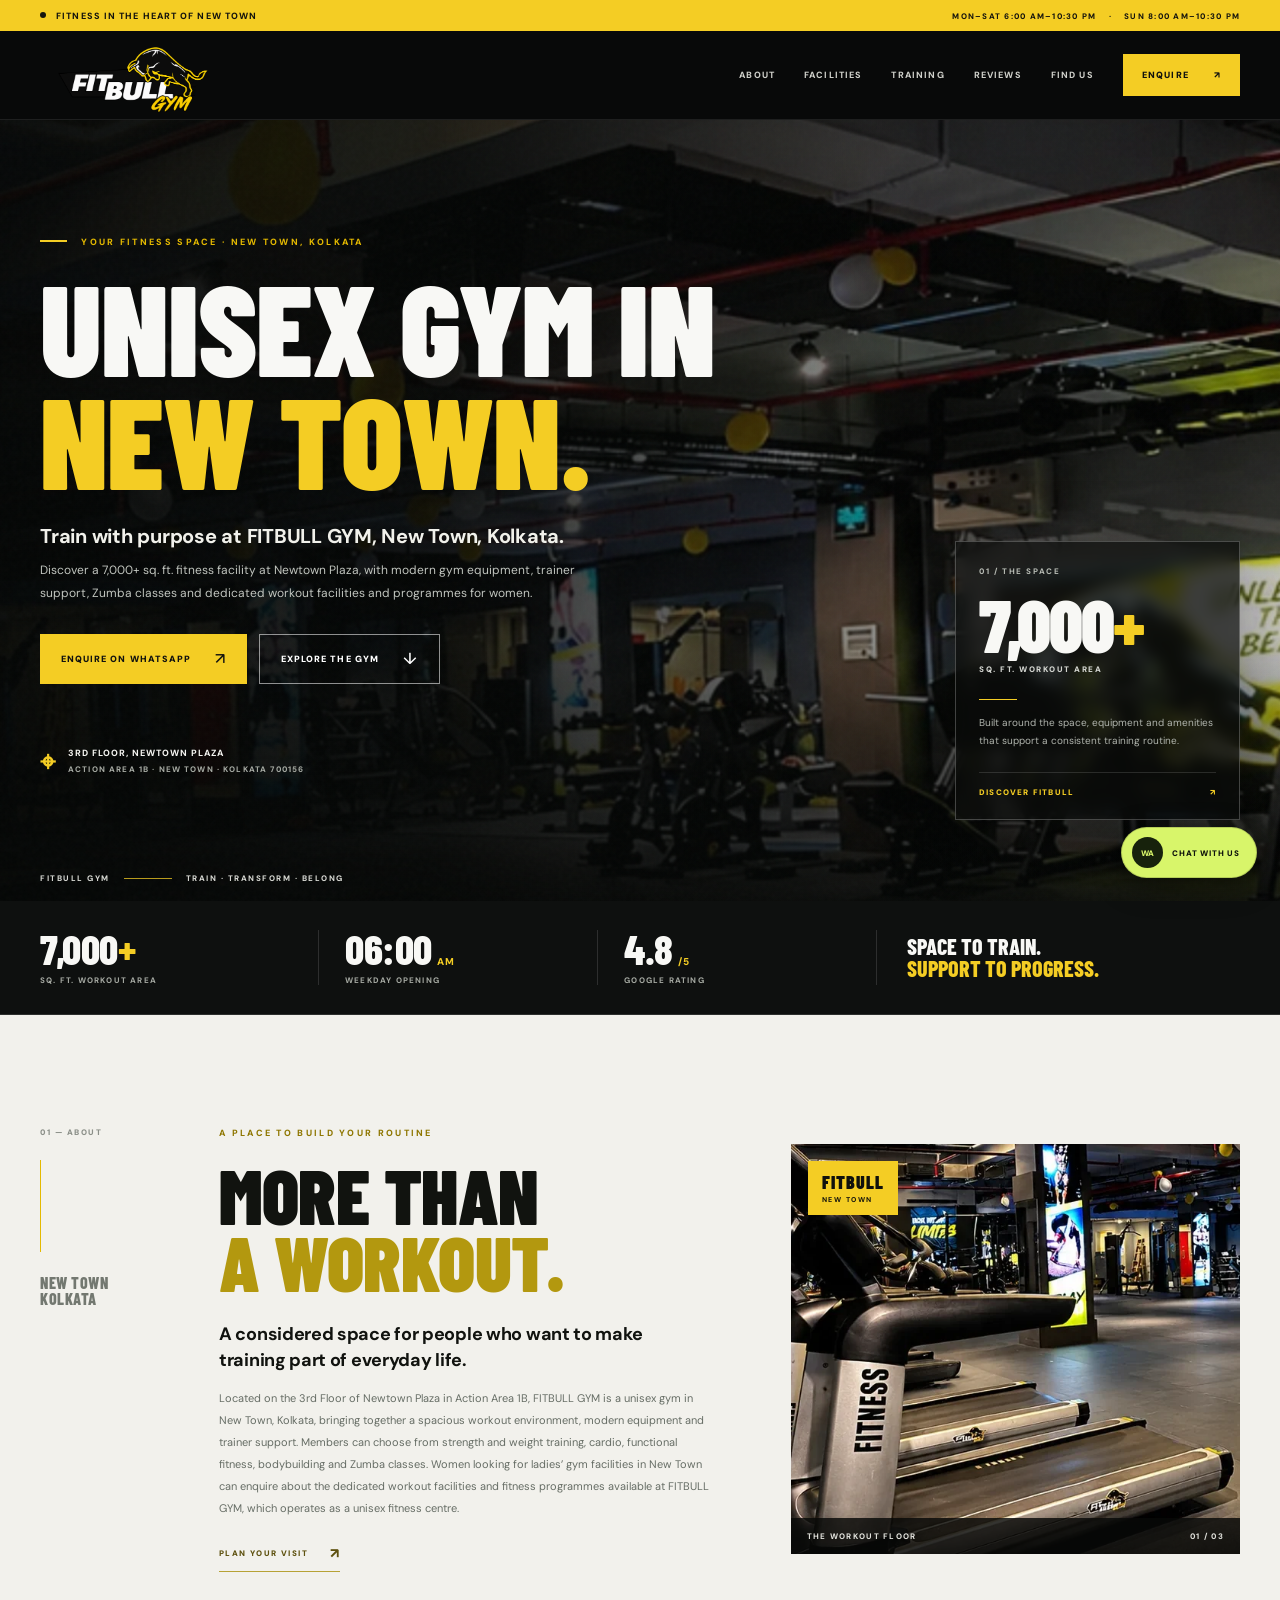
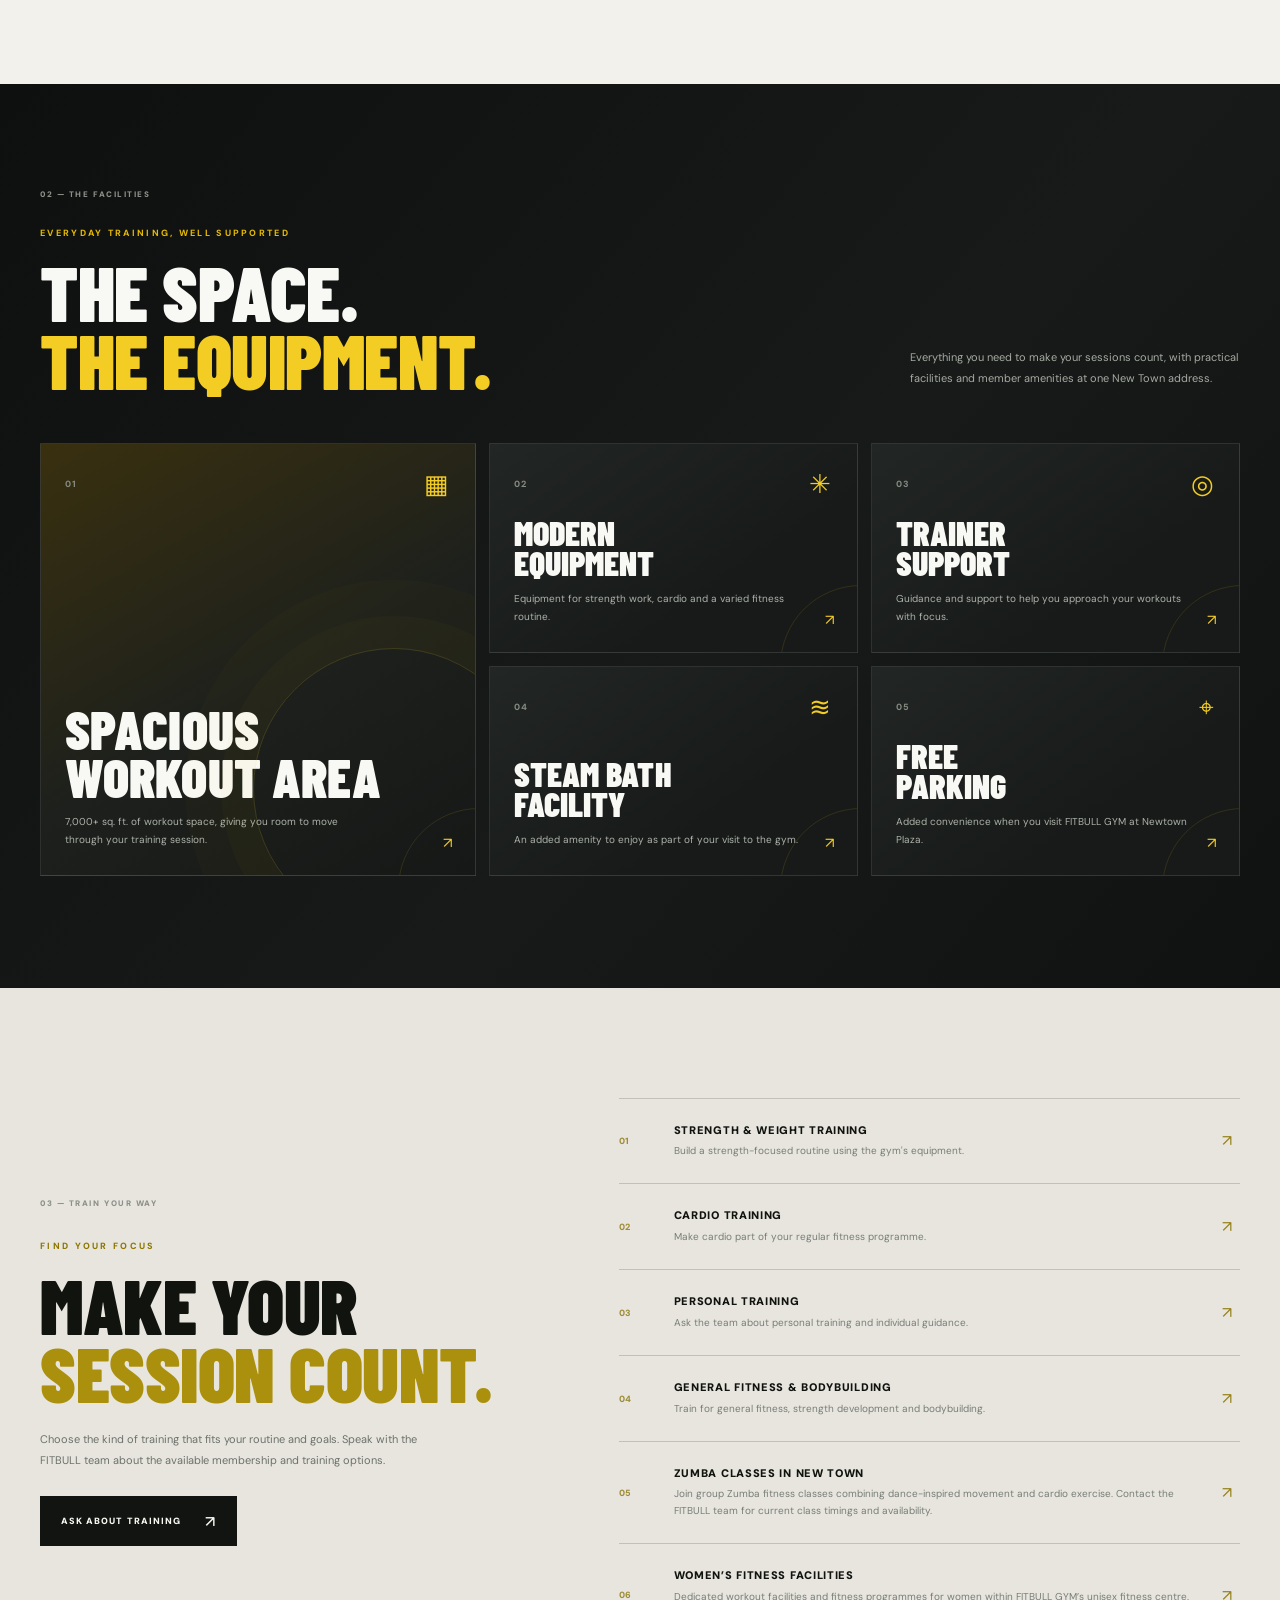
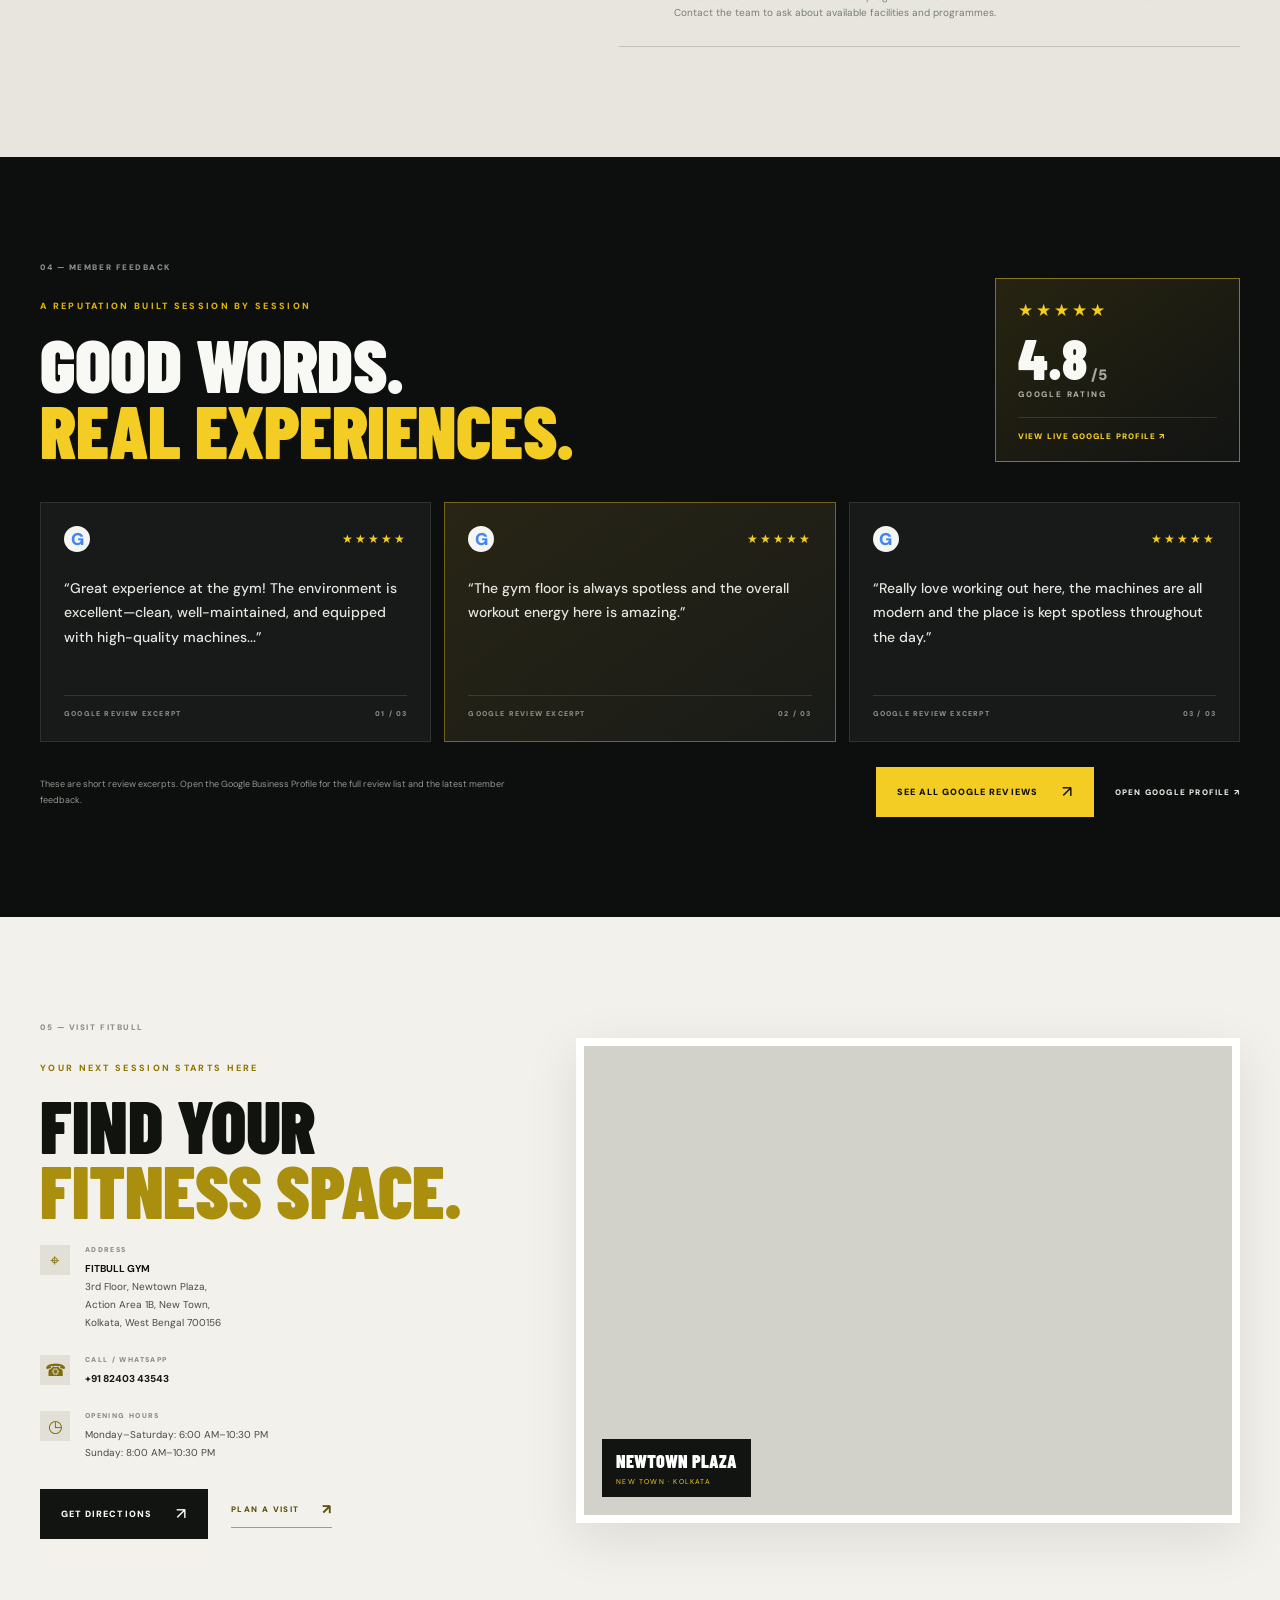
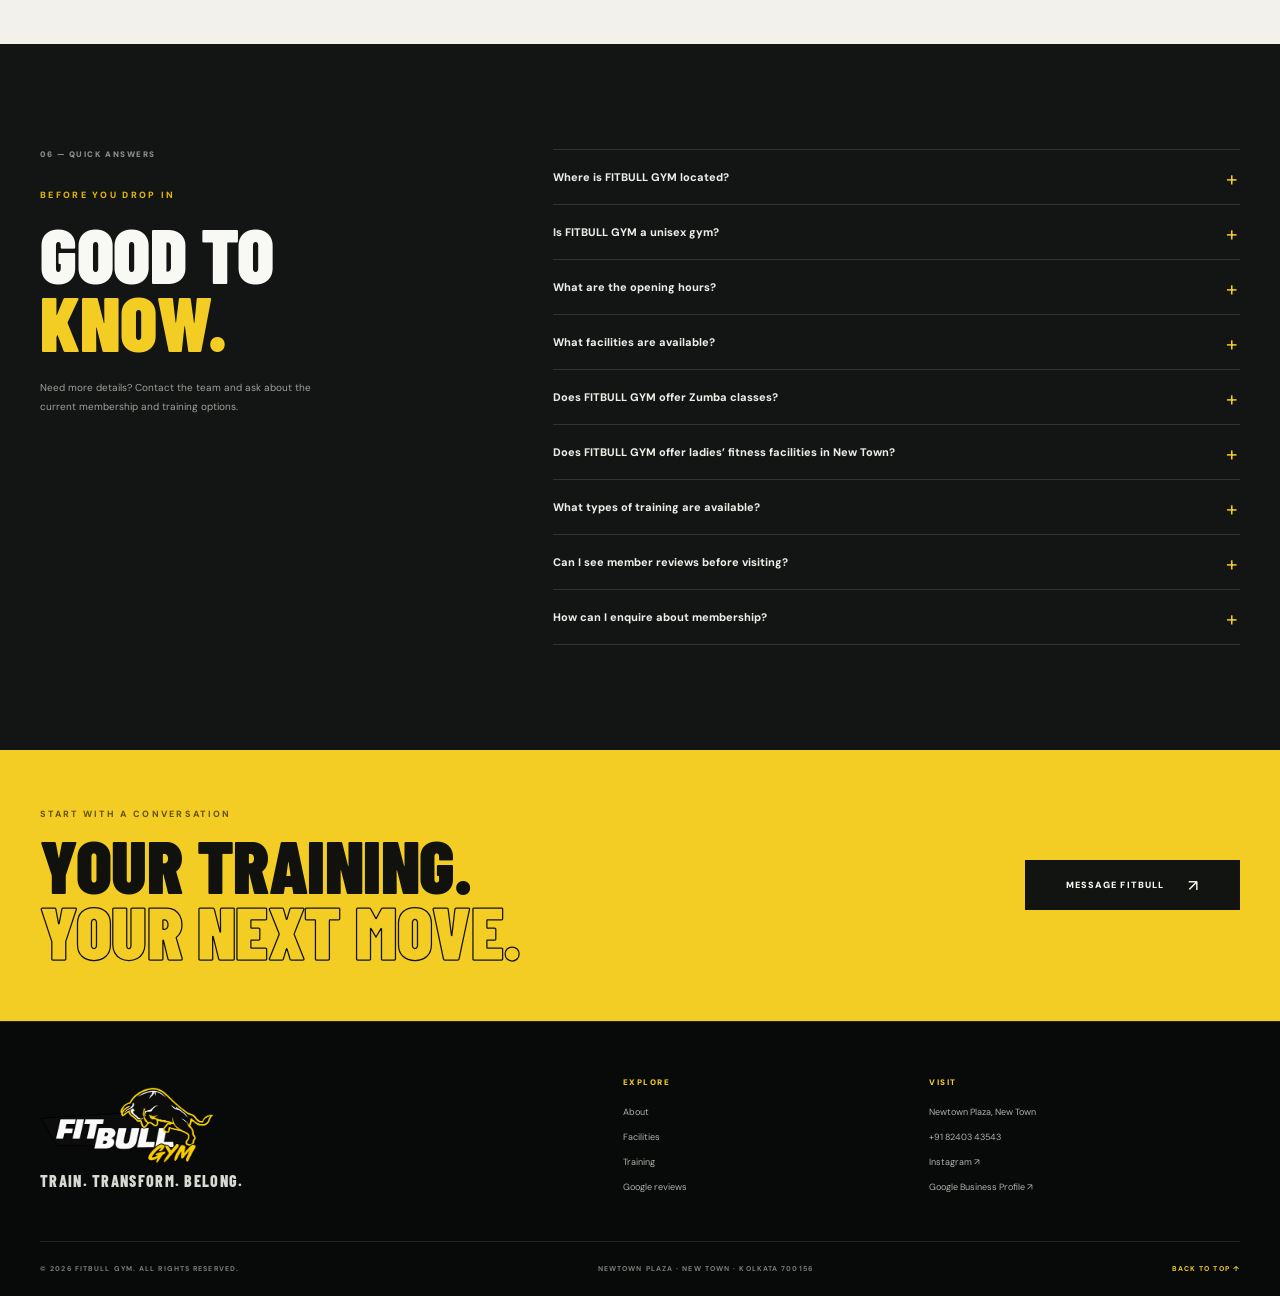
==== index.html @ a6fc39b1 "Update index.html" ====
<!doctype html>
<html lang="en-IN">
<head>
  <meta charset="utf-8">
  <meta name="viewport" content="width=device-width, initial-scale=1">
  <title>FITBULL GYM | Unisex Gym in New Town, Kolkata</title>
  <meta name="description" content="FITBULL GYM is a unisex gym in New Town, Kolkata, offering strength training, cardio, Zumba classes and dedicated women's fitness facilities at Newtown Plaza.">
  <meta name="robots" content="index,follow,max-image-preview:large">
  <meta name="theme-color" content="#0a0b0b">
  <meta name="author" content="FITBULL GYM">
  <meta property="og:type" content="website">
  <meta property="og:locale" content="en_IN">
  <meta property="og:site_name" content="FITBULL GYM">
  <meta property="og:title" content="FITBULL GYM | Unisex Gym in New Town, Kolkata">
  <meta property="og:description" content="Explore FITBULL GYM at Newtown Plaza, New Town, Kolkata: a 7,000+ sq. ft. unisex gym with Zumba classes, strength training and dedicated women's fitness facilities.">
  <meta property="og:url" content="https://fitbullnewtown.github.io/">
  <meta property="og:image" content="https://fitbullnewtown.github.io/assets/gym-floor.webp">
  <meta name="twitter:card" content="summary_large_image">
  <meta name="twitter:title" content="FITBULL GYM | New Town, Kolkata">
  <meta name="twitter:description" content="A 7,000+ sq. ft. unisex gym in New Town, Kolkata, with Zumba classes and dedicated women's fitness facilities.">
  <meta name="twitter:image" content="https://fitbullnewtown.github.io/assets/gym-floor.webp">
  <link rel="canonical" href="https://fitbullnewtown.github.io/">
  <link rel="icon" type="image/png" href="assets/fitbull-logo.png">
  <link rel="preconnect" href="https://fonts.googleapis.com">
  <link rel="preconnect" href="https://fonts.gstatic.com" crossorigin>
  <link href="https://fonts.googleapis.com/css2?family=Barlow+Condensed:wght@500;600;700;800;900&family=DM+Sans:wght@400;500;600;700;800&display=swap" rel="stylesheet">
  <link rel="stylesheet" href="style.css">
  <script type="application/ld+json">
  {
    "@context": "https://schema.org",
    "@type": "ExerciseGym",
    "name": "FITBULL GYM",
    "description": "FITBULL GYM is a unisex gym and fitness centre at Newtown Plaza, New Town, Kolkata, offering a 7,000+ sq. ft. workout area, strength and cardio training, Zumba classes, dedicated women's fitness facilities, trainer support and a steam bath facility.",
    "url": "https://fitbullnewtown.github.io/",
    "image": [
      "https://fitbullnewtown.github.io/assets/gym-floor.webp",
      "https://fitbullnewtown.github.io/assets/gym-treadmills.webp"
    ],
    "logo": "https://fitbullnewtown.github.io/assets/fitbull-logo.png",
    "telephone": "+91-82403-43543",
    "sameAs": [
      "https://share.google/8PywxiM51nOMdU942",
      "https://www.instagram.com/fitbullnewtown/"
    ],
    "address": {
      "@type": "PostalAddress",
      "streetAddress": "3rd Floor, Newtown Plaza, Action Area 1B",
      "addressLocality": "New Town, Kolkata",
      "addressRegion": "West Bengal",
      "postalCode": "700156",
      "addressCountry": "IN"
    },
    "openingHoursSpecification": [
      {
        "@type": "OpeningHoursSpecification",
        "dayOfWeek": ["Monday", "Tuesday", "Wednesday", "Thursday", "Friday", "Saturday"],
        "opens": "06:00",
        "closes": "22:30"
      },
      {
        "@type": "OpeningHoursSpecification",
        "dayOfWeek": "Sunday",
        "opens": "08:00",
        "closes": "22:30"
      }
    ],
    "amenityFeature": [
      {"@type": "LocationFeatureSpecification", "name": "7,000+ sq. ft. workout area", "value": true},
      {"@type": "LocationFeatureSpecification", "name": "Modern workout equipment", "value": true},
      {"@type": "LocationFeatureSpecification", "name": "Trainer support", "value": true},
      {"@type": "LocationFeatureSpecification", "name": "Steam bath facility", "value": true},
      {"@type": "LocationFeatureSpecification", "name": "Free parking", "value": true}
    ]
  }
  </script>
</head>
<body>
  <a class="skip-link" href="#main">Skip to content</a>
  <div class="announcement-bar">
    <div class="container announcement-inner">
      <span><i class="status-dot"></i> FITNESS IN THE HEART OF NEW TOWN</span>
      <span class="announcement-right">MON–SAT 6:00 AM–10:30 PM <b>·</b> SUN 8:00 AM–10:30 PM</span>
    </div>
  </div>

  <header class="header" id="top">
    <div class="container header-inner">
      <a class="brand" href="#top" aria-label="FITBULL GYM home"><img src="assets/fitbull-logo.png" alt="FITBULL GYM logo" width="196" height="98"></a>
      <button class="nav-toggle" type="button" aria-label="Open navigation" aria-expanded="false" aria-controls="primary-nav"><span></span><span></span></button>
      <nav class="nav" id="primary-nav" aria-label="Primary navigation">
        <a href="#about">ABOUT</a>
        <a href="#facilities">FACILITIES</a>
        <a href="#training">TRAINING</a>
        <a href="#reviews">REVIEWS</a>
        <a href="#visit">FIND US</a>
        <a class="nav-cta" href="https://wa.me/918240343543?text=Hi%20FITBULL%20GYM%2C%20I%27d%20like%20to%20know%20about%20membership." target="_blank" rel="noopener">ENQUIRE <span>↗</span></a>
      </nav>
    </div>
  </header>

  <main id="main">
    <section class="hero" aria-labelledby="hero-title">
      <div class="hero-image" role="img" aria-label="FITBULL GYM workout floor with treadmills and strength equipment"></div>
      <div class="hero-vignette"></div>
      <div class="hero-grain"></div>
      <div class="container hero-layout">
        <div class="hero-copy reveal">
          <div class="eyebrow"><span class="eyebrow-line"></span> YOUR FITNESS SPACE · NEW TOWN, KOLKATA</div>
          <h1 id="hero-title">UNISEX GYM IN<br><em>NEW TOWN.</em></h1>
          <p class="hero-lead">Train with purpose at FITBULL GYM, New Town, Kolkata.</p>
          <p class="hero-description">Discover a 7,000+ sq. ft. fitness facility at Newtown Plaza, with modern gym equipment, trainer support, Zumba classes and dedicated workout facilities and programmes for women.</p>
          <div class="hero-actions">
            <a class="button button-yellow" href="https://wa.me/918240343543?text=Hi%20FITBULL%20GYM%2C%20please%20share%20membership%20details." target="_blank" rel="noopener">ENQUIRE ON WHATSAPP <span>↗</span></a>
            <a class="button button-ghost" href="#facilities">EXPLORE THE GYM <span>↓</span></a>
          </div>
          <div class="hero-address"><span class="location-mark">⌖</span><span>3RD FLOOR, NEWTOWN PLAZA<br><small>ACTION AREA 1B · NEW TOWN · KOLKATA 700156</small></span></div>
        </div>
        <aside class="hero-feature reveal" aria-label="FITBULL GYM highlights">
          <span class="feature-index">01 / THE SPACE</span>
          <strong>7,000<span>+</span></strong>
          <span class="feature-caption">SQ. FT. WORKOUT AREA</span>
          <div class="feature-rule"></div>
          <p>Built around the space, equipment and amenities that support a consistent training routine.</p>
          <a href="#about" aria-label="Discover FITBULL GYM">DISCOVER FITBULL <span>↗</span></a>
        </aside>
      </div>
      <div class="hero-bottom container"><span>FITBULL GYM</span><span class="hero-bottom-line"></span><span>TRAIN · TRANSFORM · BELONG</span></div>
    </section>

    <section class="quick-facts" aria-label="FITBULL GYM quick facts">
      <div class="container facts-grid">
        <div class="fact"><span class="fact-number">7,000<span>+</span></span><span class="fact-label">SQ. FT. WORKOUT AREA</span></div>
        <div class="fact"><span class="fact-number">06:00<span class="small-unit">AM</span></span><span class="fact-label">WEEKDAY OPENING</span></div>
        <div class="fact"><span class="fact-number">4.8<span class="small-unit">/5</span></span><span class="fact-label">GOOGLE RATING</span></div>
        <div class="fact fact-message"><span>SPACE TO TRAIN.</span><em>SUPPORT TO PROGRESS.</em></div>
      </div>
    </section>

    <section class="section about" id="about">
      <div class="container about-layout">
        <div class="section-aside reveal"><span class="section-index">01 — ABOUT</span><span class="aside-line"></span><span class="aside-note">NEW TOWN<br>KOLKATA</span></div>
        <div class="about-text reveal">
          <div class="eyebrow dark-eyebrow">A PLACE TO BUILD YOUR ROUTINE</div>
          <h2>MORE THAN<br><em>A WORKOUT.</em></h2>
          <p class="lead-copy">A considered space for people who want to make training part of everyday life.</p>
          <p>Located on the 3rd Floor of Newtown Plaza in Action Area 1B, FITBULL GYM is a unisex gym in New Town, Kolkata, bringing together a spacious workout environment, modern equipment and trainer support. Members can choose from strength and weight training, cardio, functional fitness, bodybuilding and Zumba classes. Women looking for ladies’ gym facilities in New Town can enquire about the dedicated workout facilities and fitness programmes available at FITBULL GYM, which operates as a unisex fitness centre.</p>
          <a class="underlined-link" href="#visit">PLAN YOUR VISIT <span>↗</span></a>
        </div>
        <div class="about-visual reveal">
          <img src="assets/gym-treadmills.webp" alt="Treadmills and cardio workout area at FITBULL GYM in New Town" width="723" height="538" loading="lazy">
          <div class="photo-stamp"><span>FITBULL</span><b>NEW TOWN</b></div>
          <div class="visual-caption"><span>THE WORKOUT FLOOR</span><span>01 / 03</span></div>
        </div>
      </div>
    </section>

    <section class="facilities section-dark" id="facilities">
      <div class="container">
        <div class="section-heading reveal">
          <div><span class="section-index">02 — THE FACILITIES</span><div class="eyebrow">EVERYDAY TRAINING, WELL SUPPORTED</div><h2>THE SPACE.<br><em>THE EQUIPMENT.</em></h2></div>
          <p>Everything you need to make your sessions count, with practical facilities and member amenities at one New Town address.</p>
        </div>
        <div class="facility-grid">
          <article class="facility-card facility-card-large reveal">
            <div class="facility-top"><span>01</span><span class="facility-icon">▦</span></div>
            <div><h3>SPACIOUS<br>WORKOUT AREA</h3><p>7,000+ sq. ft. of workout space, giving you room to move through your training session.</p></div>
            <span class="facility-arrow">↗</span>
          </article>
          <article class="facility-card reveal">
            <div class="facility-top"><span>02</span><span class="facility-icon">✳</span></div>
            <div><h3>MODERN<br>EQUIPMENT</h3><p>Equipment for strength work, cardio and a varied fitness routine.</p></div>
            <span class="facility-arrow">↗</span>
          </article>
          <article class="facility-card reveal">
            <div class="facility-top"><span>03</span><span class="facility-icon">◎</span></div>
            <div><h3>TRAINER<br>SUPPORT</h3><p>Guidance and support to help you approach your workouts with focus.</p></div>
            <span class="facility-arrow">↗</span>
          </article>
          <article class="facility-card reveal">
            <div class="facility-top"><span>04</span><span class="facility-icon">≋</span></div>
            <div><h3>STEAM BATH<br>FACILITY</h3><p>An added amenity to enjoy as part of your visit to the gym.</p></div>
            <span class="facility-arrow">↗</span>
          </article>
          <article class="facility-card reveal">
            <div class="facility-top"><span>05</span><span class="facility-icon">⌖</span></div>
            <div><h3>FREE<br>PARKING</h3><p>Added convenience when you visit FITBULL GYM at Newtown Plaza.</p></div>
            <span class="facility-arrow">↗</span>
          </article>
        </div>
      </div>
    </section>

    <section class="training section" id="training">
      <div class="container training-layout">
        <div class="training-intro reveal"><span class="section-index">03 — TRAIN YOUR WAY</span><div class="eyebrow dark-eyebrow">FIND YOUR FOCUS</div><h2>MAKE YOUR<br><em>SESSION COUNT.</em></h2><p>Choose the kind of training that fits your routine and goals. Speak with the FITBULL team about the available membership and training options.</p><a class="button button-dark" href="https://wa.me/918240343543?text=Hi%20FITBULL%20GYM%2C%20please%20tell%20me%20about%20your%20training%20and%20membership%20options." target="_blank" rel="noopener">ASK ABOUT TRAINING <span>↗</span></a></div>
        <div class="training-list reveal">
          <div class="training-item"><span>01</span><div><h3>STRENGTH & WEIGHT TRAINING</h3><p>Build a strength-focused routine using the gym's equipment.</p></div><b>↗</b></div>
          <div class="training-item"><span>02</span><div><h3>CARDIO TRAINING</h3><p>Make cardio part of your regular fitness programme.</p></div><b>↗</b></div>
          <div class="training-item"><span>03</span><div><h3>PERSONAL TRAINING</h3><p>Ask the team about personal training and individual guidance.</p></div><b>↗</b></div>
          <div class="training-item"><span>04</span><div><h3>GENERAL FITNESS & BODYBUILDING</h3><p>Train for general fitness, strength development and bodybuilding.</p></div><b>↗</b></div>
          <div class="training-item"><span>05</span><div><h3>ZUMBA CLASSES IN NEW TOWN</h3><p>Join group Zumba fitness classes combining dance-inspired movement and cardio exercise. Contact the FITBULL team for current class timings and availability.</p></div><b>↗</b></div>
          <div class="training-item"><span>06</span><div><h3>WOMEN’S FITNESS FACILITIES</h3><p>Dedicated workout facilities and fitness programmes for women within FITBULL GYM’s unisex fitness centre. Contact the team to ask about available facilities and programmes.</p></div><b>↗</b></div>
        </div>
      </div>
    </section>

    <section class="reviews section-dark" id="reviews">
      <div class="container">
        <div class="reviews-heading reveal">
          <div><span class="section-index">04 — MEMBER FEEDBACK</span><div class="eyebrow">A REPUTATION BUILT SESSION BY SESSION</div><h2>GOOD WORDS.<br><em>REAL EXPERIENCES.</em></h2></div>
          <div class="rating-panel"><div class="rating-stars" aria-label="4.8 out of 5 stars">★★★★★</div><div class="rating-score">4.8<span>/5</span></div><div class="rating-label">GOOGLE RATING</div><a href="https://share.google/8PywxiM51nOMdU942" target="_blank" rel="noopener">VIEW LIVE GOOGLE PROFILE ↗</a></div>
        </div>
        <div class="review-grid">
          <article class="review-card reveal"><div class="review-card-top"><span class="google-g">G</span><span class="review-stars">★★★★★</span></div><blockquote>“Great experience at the gym! The environment is excellent—clean, well-maintained, and equipped with high-quality machines...”</blockquote><div class="review-meta"><span>GOOGLE REVIEW EXCERPT</span><span>01 / 03</span></div></article>
          <article class="review-card review-card-featured reveal"><div class="review-card-top"><span class="google-g">G</span><span class="review-stars">★★★★★</span></div><blockquote>“The gym floor is always spotless and the overall workout energy here is amazing.”</blockquote><div class="review-meta"><span>GOOGLE REVIEW EXCERPT</span><span>02 / 03</span></div></article>
          <article class="review-card reveal"><div class="review-card-top"><span class="google-g">G</span><span class="review-stars">★★★★★</span></div><blockquote>“Really love working out here, the machines are all modern and the place is kept spotless throughout the day.”</blockquote><div class="review-meta"><span>GOOGLE REVIEW EXCERPT</span><span>03 / 03</span></div></article>
        </div>
        <div class="reviews-foot reveal"><p>These are short review excerpts. Open the Google Business Profile for the full review list and the latest member feedback.</p><div class="review-actions"><a class="button button-yellow" href="https://share.google/8PywxiM51nOMdU942" target="_blank" rel="noopener">SEE ALL GOOGLE REVIEWS <span>↗</span></a><a class="text-button" href="https://share.google/8PywxiM51nOMdU942" target="_blank" rel="noopener">OPEN GOOGLE PROFILE ↗</a></div></div>
      </div>
    </section>

    <section class="visit section" id="visit">
      <div class="container visit-layout">
        <div class="visit-copy reveal"><span class="section-index">05 — VISIT FITBULL</span><div class="eyebrow dark-eyebrow">YOUR NEXT SESSION STARTS HERE</div><h2>FIND YOUR<br><em>FITNESS SPACE.</em></h2>
          <div class="visit-detail"><span class="detail-icon">⌖</span><div><small>ADDRESS</small><p><strong>FITBULL GYM</strong><br>3rd Floor, Newtown Plaza,<br>Action Area 1B, New Town,<br>Kolkata, West Bengal 700156</p></div></div>
          <div class="visit-detail"><span class="detail-icon">☎</span><div><small>CALL / WHATSAPP</small><p><a href="tel:+918240343543">+91 82403 43543</a></p></div></div>
          <div class="visit-detail"><span class="detail-icon">◷</span><div><small>OPENING HOURS</small><p>Monday–Saturday: 6:00 AM–10:30 PM<br>Sunday: 8:00 AM–10:30 PM</p></div></div>
          <div class="visit-actions"><a class="button button-dark" href="https://www.google.com/maps/search/?api=1&query=FITBULL%20GYM%20Newtown%20Plaza%20Action%20Area%201B%20New%20Town%20Kolkata%20700156" target="_blank" rel="noopener">GET DIRECTIONS <span>↗</span></a><a class="underlined-link" href="https://wa.me/918240343543?text=Hi%20FITBULL%20GYM%2C%20I%27d%20like%20to%20plan%20a%20visit." target="_blank" rel="noopener">PLAN A VISIT <span>↗</span></a></div>
        </div>
        <div class="visit-map reveal"><iframe title="Map to FITBULL GYM, Newtown Plaza, New Town, Kolkata" src="https://www.google.com/maps?q=FITBULL%20GYM%2C%20Newtown%20Plaza%2C%20Action%20Area%201B%2C%20New%20Town%2C%20Kolkata%20700156&output=embed" loading="lazy" referrerpolicy="no-referrer-when-downgrade" allowfullscreen></iframe><div class="map-caption"><span>NEWTOWN PLAZA</span><span>NEW TOWN · KOLKATA</span></div></div>
      </div>
    </section>

    <section class="faq section-dark" id="faq">
      <div class="container faq-layout">
        <div class="faq-title reveal"><span class="section-index">06 — QUICK ANSWERS</span><div class="eyebrow">BEFORE YOU DROP IN</div><h2>GOOD TO<br><em>KNOW.</em></h2><p>Need more details? Contact the team and ask about the current membership and training options.</p></div>
        <div class="faq-list reveal">
          <details><summary>Where is FITBULL GYM located?</summary><p>FITBULL GYM is on the 3rd Floor of Newtown Plaza, Action Area 1B, New Town, Kolkata, West Bengal 700156.</p></details>
          <details><summary>Is FITBULL GYM a unisex gym?</summary><p>Yes. FITBULL GYM is listed as a unisex gym in New Town, Kolkata.</p></details>
          <details><summary>What are the opening hours?</summary><p>Monday to Saturday: 6:00 AM to 10:30 PM. Sunday: 8:00 AM to 10:30 PM. Please contact the gym to confirm holiday or special-day timings.</p></details>
          <details><summary>What facilities are available?</summary><p>FITBULL GYM has a 7,000+ sq. ft. workout area, modern equipment, trainer support, a dedicated stretching area, steam bath facility, shower rooms, lockers and parking.</p></details>
          <details><summary>Does FITBULL GYM offer Zumba classes?</summary><p>Yes. FITBULL GYM offers group Zumba fitness classes in New Town, Kolkata. Contact the team on WhatsApp or by phone for current class timings and availability.</p></details>
          <details><summary>Does FITBULL GYM offer ladies’ fitness facilities in New Town?</summary><p>Yes. FITBULL GYM is a unisex gym with dedicated workout facilities and fitness programmes for women. It is not a women-only gym. Contact the team to learn about the available facilities and programmes.</p></details>
          <details><summary>What types of training are available?</summary><p>Training options include personal training, strength and weight training, cardio, functional fitness, general fitness, bodybuilding and Zumba classes.</p></details>
          <details><summary>Can I see member reviews before visiting?</summary><p>Yes. Use the Google Reviews section above to open the FITBULL GYM Google Business Profile and read the latest reviews.</p></details>
          <details><summary>How can I enquire about membership?</summary><p>Call +91 82403 43543 or send a WhatsApp message using the enquiry links on this website.</p></details>
        </div>
      </div>
    </section>

    <section class="final-cta">
      <div class="container final-cta-inner reveal"><div><span class="eyebrow">START WITH A CONVERSATION</span><h2>YOUR TRAINING.<br><em>YOUR NEXT MOVE.</em></h2></div><a class="button button-black" href="https://wa.me/918240343543?text=Hi%20FITBULL%20GYM%2C%20please%20share%20your%20current%20membership%20options." target="_blank" rel="noopener">MESSAGE FITBULL <span>↗</span></a></div>
    </section>
  </main>

  <footer class="footer">
    <div class="container footer-main">
      <div class="footer-brand"><img src="assets/fitbull-logo.png" alt="FITBULL GYM" width="196" height="98" loading="lazy"><p>TRAIN. TRANSFORM. BELONG.</p></div>
      <div class="footer-column"><span>EXPLORE</span><a href="#about">About</a><a href="#facilities">Facilities</a><a href="#training">Training</a><a href="#reviews">Google reviews</a></div>
      <div class="footer-column"><span>VISIT</span><a href="#visit">Newtown Plaza, New Town</a><a href="tel:+918240343543">+91 82403 43543</a><a href="https://www.instagram.com/fitbullnewtown/" target="_blank" rel="noopener">Instagram ↗</a><a href="https://share.google/8PywxiM51nOMdU942" target="_blank" rel="noopener">Google Business Profile ↗</a></div>
    </div>
    <div class="container footer-bottom"><span>© <span id="year">2026</span> FITBULL GYM. ALL RIGHTS RESERVED.</span><span>NEWTOWN PLAZA · NEW TOWN · KOLKATA 700156</span><a href="#top">BACK TO TOP ↑</a></div>
  </footer>

  <a class="floating-whatsapp" href="https://wa.me/918240343543?text=Hi%20FITBULL%20GYM%2C%20I%27d%20like%20to%20know%20more." target="_blank" rel="noopener" aria-label="Chat with FITBULL GYM on WhatsApp"><span class="wa-glyph">WA</span><span class="wa-label">CHAT WITH US</span></a>
  <script src="script.js" defer></script>
</body>
</html>
---- style.css ----
:root{--ink:#090a0a;--ink-2:#101212;--panel:#171a19;--panel-2:#1d201f;--paper:#f2f1ec;--paper-2:#e7e5de;--yellow:#f4cd24;--yellow-2:#e4b900;--white:#f8f8f5;--muted:#9b9f9c;--line:rgba(255,255,255,.13);--dark-line:rgba(0,0,0,.16);--font-body:'DM Sans',Arial,sans-serif;--font-display:'Barlow Condensed',Impact,sans-serif;--container:1200px}
*{box-sizing:border-box}html{scroll-behavior:smooth;scroll-padding-top:100px}body{margin:0;background:var(--ink);color:var(--white);font-family:var(--font-body);font-size:14px;-webkit-font-smoothing:antialiased}img{max-width:100%;display:block}a{color:inherit;text-decoration:none}button{font:inherit}.container{width:min(var(--container),calc(100% - 56px));margin-inline:auto}.skip-link{position:absolute;left:14px;top:-60px;z-index:100;background:var(--yellow);color:#111;padding:12px 18px;font-weight:800}.skip-link:focus{top:12px}.announcement-bar{height:31px;background:var(--yellow);color:#13130e;font-size:9px;font-weight:800;letter-spacing:1.1px}.announcement-inner{height:100%;display:flex;justify-content:space-between;align-items:center}.announcement-right{font-size:8px;letter-spacing:1.25px}.announcement-right b{padding:0 9px}.status-dot{display:inline-block;width:6px;height:6px;background:#15150e;border-radius:50%;margin-right:7px;vertical-align:1px}.header{position:sticky;top:0;z-index:40;background:rgba(9,10,10,.94);backdrop-filter:blur(14px);border-bottom:1px solid rgba(255,255,255,.09);transition:box-shadow .25s}.header.scrolled{box-shadow:0 12px 40px #0008}.header-inner{height:88px;display:flex;align-items:center;justify-content:space-between}.brand{width:185px;display:flex;align-items:center}.brand img{width:100%;height:75px;object-fit:contain}.nav{display:flex;align-items:center;gap:29px}.nav>a:not(.nav-cta){font-size:9px;font-weight:800;letter-spacing:1.15px;color:#d0d1cb;transition:color .2s}.nav>a:not(.nav-cta):hover,.nav>a.active{color:var(--yellow)}.nav-cta{display:inline-flex;align-items:center;gap:25px;background:var(--yellow);color:#10110e;padding:15px 19px;font-size:9px;font-weight:900;letter-spacing:1.15px;transition:background .2s,transform .2s}.nav-cta:hover{background:#ffe15c;transform:translateY(-2px)}.nav-toggle{display:none;width:43px;height:40px;border:1px solid #5a5c58;background:none;align-items:center;justify-content:center;flex-direction:column;gap:6px;cursor:pointer}.nav-toggle span{width:17px;height:1px;background:white;display:block}
.hero{min-height:690px;height:min(790px,calc(100svh - 119px));max-height:850px;position:relative;overflow:hidden;background:#101211}.hero-image{position:absolute;inset:0;background:url('assets/gym-floor.webp') center 51%/cover no-repeat;transform:scale(1.035);animation:heroSettle 1.3s ease both}.hero-vignette{position:absolute;inset:0;background:linear-gradient(90deg,rgba(4,6,5,.97) 0%,rgba(4,6,5,.89) 34%,rgba(4,6,5,.42) 69%,rgba(4,6,5,.21) 100%),linear-gradient(0deg,rgba(4,6,5,.86) 0%,transparent 34%,rgba(4,6,5,.15) 100%)}.hero-grain{position:absolute;inset:0;opacity:.12;pointer-events:none;background-image:url("data:image/svg+xml,%3Csvg viewBox='0 0 180 180' xmlns='http://www.w3.org/2000/svg'%3E%3Cfilter id='n'%3E%3CfeTurbulence type='fractalNoise' baseFrequency='.9' numOctaves='3' stitchTiles='stitch'/%3E%3C/filter%3E%3Crect width='100%25' height='100%25' filter='url(%23n)' opacity='.22'/%3E%3C/svg%3E")}.hero-layout{position:relative;z-index:2;height:100%;display:grid;grid-template-columns:minmax(0,1fr) 285px;gap:50px;align-items:center;padding-top:12px}.hero-copy{max-width:700px;padding-bottom:12px}.eyebrow{margin:0 0 20px;color:var(--yellow-2);font-size:9px;font-weight:800;letter-spacing:2.3px;line-height:1.5}.eyebrow-line{display:inline-block;width:27px;height:2px;background:var(--yellow);margin:0 10px 3px 0}.hero h1,h2,h3{font-family:var(--font-display);text-transform:uppercase;line-height:.88;margin:0;letter-spacing:-.5px}.hero h1{font-size:clamp(82px,10vw,142px);font-weight:900;letter-spacing:-1px}.hero h1 em,h2 em{font-style:normal;color:var(--yellow)}.hero-lead{margin:28px 0 10px;font-size:clamp(16px,1.6vw,20px);font-weight:700;color:#f1f1eb;letter-spacing:-.25px}.hero-description{max-width:540px;color:#c1c5bf;font-size:12px;line-height:1.9;margin:0}.hero-actions{display:flex;gap:12px;flex-wrap:wrap;margin-top:29px}.button{min-height:50px;display:inline-flex;align-items:center;justify-content:center;gap:24px;padding:0 21px;font-size:9px;letter-spacing:1.05px;font-weight:900;transition:transform .2s,background .2s,color .2s,border .2s}.button span{font-size:16px;font-weight:500}.button:hover{transform:translateY(-3px)}.button-yellow{background:var(--yellow);color:#11120f}.button-yellow:hover{background:#ffdf4a}.button-ghost{border:1px solid rgba(255,255,255,.55);color:white}.button-ghost:hover{border-color:var(--yellow);color:var(--yellow)}.hero-address{display:flex;gap:12px;align-items:center;margin-top:55px;color:#f4f4f0;font-size:9px;font-weight:800;letter-spacing:1px;line-height:1.7}.location-mark{font-size:27px;color:var(--yellow)}.hero-address small{color:#a6aaa3;font-size:8px;letter-spacing:1.15px}.hero-feature{align-self:end;margin-bottom:81px;padding:24px 23px 22px;border:1px solid rgba(255,255,255,.23);background:rgba(10,12,11,.72);backdrop-filter:blur(8px);box-shadow:0 20px 70px #0005}.feature-index{display:block;color:#b7bbb4;font-size:8px;letter-spacing:1.6px;font-weight:800}.hero-feature>strong{display:block;margin:15px 0 0;font-family:var(--font-display);font-size:74px;line-height:.9;font-weight:900;letter-spacing:-2px}.hero-feature>strong span{color:var(--yellow)}.feature-caption{font-size:8px;font-weight:900;letter-spacing:1.5px;color:#d2d4cf}.feature-rule{height:1px;background:var(--yellow);width:38px;margin:23px 0 14px}.hero-feature p{margin:0;color:#b1b5ae;font-size:10px;line-height:1.8}.hero-feature>a{display:flex;justify-content:space-between;margin-top:22px;padding-top:14px;border-top:1px solid rgba(255,255,255,.13);color:var(--yellow);font-size:8px;letter-spacing:1.2px;font-weight:900}.hero-bottom{position:absolute;z-index:2;left:50%;bottom:18px;transform:translateX(-50%);display:flex;align-items:center;gap:14px;color:#d8d9d4;font-size:8px;letter-spacing:1.5px;font-weight:800}.hero-bottom-line{height:1px;background:rgba(244,205,36,.75);width:48px}.quick-facts{background:#0e100f;border-bottom:1px solid var(--line)}.facts-grid{min-height:113px;display:grid;grid-template-columns:repeat(3,1fr) 1.3fr;align-items:center}.fact{min-height:55px;padding:0 26px;border-right:1px solid var(--line);display:flex;flex-direction:column;justify-content:center}.fact:first-child{padding-left:0}.fact-number{font-family:var(--font-display);font-size:42px;font-weight:800;line-height:.9;letter-spacing:-.5px}.fact-number>span{color:var(--yellow)}.small-unit{font-family:var(--font-body)!important;font-size:10px!important;letter-spacing:1px;margin-left:5px;color:var(--yellow)}.fact-label{font-size:8px;letter-spacing:1.2px;color:#a4a8a1;font-weight:800;margin-top:7px}.fact-message{border:0;padding-left:30px;font-family:var(--font-display);font-weight:800;font-size:22px;line-height:.98}.fact-message em{font-style:normal;color:var(--yellow)}
.section{padding:112px 0}.about{background:var(--paper);color:#11130f}.about-layout{display:grid;grid-template-columns:135px minmax(0,1.08fr) minmax(330px,.92fr);gap:44px;align-items:center}.section-aside{align-self:stretch;display:flex;flex-direction:column;align-items:flex-start}.section-index{font-size:8px;letter-spacing:1.55px;font-weight:900;color:#8c9089}.aside-line{width:1px;height:92px;background:var(--yellow-2);margin:23px 0}.aside-note{font-family:var(--font-display);font-size:16px;font-weight:800;line-height:.98;color:#737870;letter-spacing:.5px}.dark-eyebrow{color:#8e7600}.about-text h2,.section-heading h2,.training-intro h2,.reviews-heading h2,.visit-copy h2,.faq-title h2{font-size:clamp(56px,6vw,84px);font-weight:900;letter-spacing:-.5px}.about-text h2 em{color:#b3980f}.lead-copy{font-size:18px;font-weight:700;line-height:1.45;max-width:440px;margin:25px 0 14px;letter-spacing:-.3px}.about-text>p:not(.eyebrow):not(.lead-copy){max-width:490px;color:#666d65;font-size:11px;line-height:2;margin:0}.underlined-link{display:inline-flex;gap:22px;align-items:center;margin-top:25px;padding-bottom:9px;border-bottom:1px solid #b7a235;color:#5e510f;font-size:8px;letter-spacing:1.4px;font-weight:900}.underlined-link span{font-size:14px}.about-visual{position:relative;min-height:410px;background:#d6d5cd}.about-visual img{width:100%;height:410px;object-fit:cover;object-position:44% center}.photo-stamp{position:absolute;top:17px;left:17px;background:var(--yellow);color:#10110d;padding:12px 14px;display:flex;flex-direction:column;line-height:1}.photo-stamp span{font-family:var(--font-display);font-size:18px;font-weight:900;letter-spacing:1px}.photo-stamp b{font-size:7px;letter-spacing:1.5px;margin-top:5px}.visual-caption{position:absolute;left:0;right:0;bottom:0;padding:13px 16px;background:rgba(8,9,8,.82);display:flex;justify-content:space-between;color:#e2e2dc;font-size:8px;letter-spacing:1.3px;font-weight:800}
.section-dark{background:var(--ink-2);color:var(--white)}.facilities{padding:105px 0 112px;background:linear-gradient(130deg,#0d100f,#171a18 58%,#101211)}.section-heading{display:flex;align-items:flex-end;justify-content:space-between;gap:50px;margin-bottom:49px}.section-heading .section-index,.reviews-heading .section-index,.faq-title .section-index{display:block;margin-bottom:28px}.section-heading .eyebrow,.reviews-heading .eyebrow,.faq-title .eyebrow{margin-bottom:18px}.section-heading h2{font-size:clamp(56px,6vw,82px)}.section-heading>p{max-width:330px;margin:0 0 5px;color:#a5aaa2;font-size:11px;line-height:1.9}.facility-grid{display:grid;grid-template-columns:1.18fr 1fr 1fr;grid-template-rows:repeat(2,minmax(210px,1fr));gap:13px}.facility-card{position:relative;min-height:210px;padding:23px 24px 25px;background:linear-gradient(145deg,#222624,#171a18 66%);border:1px solid rgba(255,255,255,.1);display:flex;flex-direction:column;justify-content:space-between;overflow:hidden;transition:transform .25s,border-color .25s,background .25s}.facility-card:before{content:"";position:absolute;width:160px;height:160px;border:1px solid rgba(244,205,36,.12);border-radius:50%;right:-85px;bottom:-95px;transition:transform .35s}.facility-card:hover{transform:translateY(-5px);border-color:rgba(244,205,36,.65);background:linear-gradient(145deg,#282c29,#171a18)}.facility-card:hover:before{transform:scale(1.4)}.facility-card-large{grid-row:span 2;min-height:433px;background:linear-gradient(150deg,#39300f 0%,#1d201c 55%,#151816 100%)}.facility-card-large:after{content:"";position:absolute;inset:auto -60px -55px auto;width:280px;height:280px;border:1px solid rgba(244,205,36,.17);border-radius:50%;box-shadow:0 0 0 32px rgba(244,205,36,.025),0 0 0 68px rgba(244,205,36,.018)}.facility-top{display:flex;align-items:center;justify-content:space-between;color:#858a82;font-size:9px;font-weight:800;letter-spacing:1.4px}.facility-icon{font-size:26px;color:var(--yellow);font-weight:400}.facility-card h3{font-size:34px;font-weight:900;letter-spacing:.1px}.facility-card-large h3{font-size:54px}.facility-card p{max-width:300px;margin:12px 0 0;color:#adb2ab;font-size:10px;line-height:1.85}.facility-arrow{position:absolute;right:23px;bottom:22px;color:var(--yellow);font-size:15px}
.training{background:var(--paper-2);color:#11130f;padding:110px 0}.training-layout{display:grid;grid-template-columns:.86fr 1.14fr;gap:110px;align-items:center}.training-intro .section-index{display:block;margin-bottom:32px}.training-intro .eyebrow{margin-bottom:18px}.training-intro h2{font-size:clamp(56px,6vw,83px)}.training-intro h2 em{color:#ab900e}.training-intro>p:not(.eyebrow){max-width:410px;color:#6c716b;font-size:11px;line-height:1.9;margin:22px 0 26px}.button-dark{background:#111411;color:#f7f7f1}.button-dark:hover,.button-black:hover{background:#343831}.training-list{border-top:1px solid var(--dark-line)}.training-item{display:grid;grid-template-columns:43px 1fr 18px;gap:12px;align-items:center;padding:24px 0;border-bottom:1px solid var(--dark-line)}.training-item>span{font-size:9px;font-weight:800;color:#9d8c36}.training-item h3{font-family:var(--font-body);font-size:11px;font-weight:900;letter-spacing:.7px;line-height:1.4}.training-item p{font-size:10px;color:#777e76;line-height:1.65;margin:5px 0 0}.training-item>b{font-size:16px;font-weight:400;color:#95801a;transition:transform .2s}.training-item:hover>b{transform:translate(3px,-3px)}
.reviews{padding:105px 0 100px;background:#0d0f0e}.reviews-heading{display:flex;justify-content:space-between;align-items:flex-end;gap:40px;margin-bottom:40px}.reviews-heading h2{font-size:clamp(53px,5.8vw,78px)}.rating-panel{min-width:245px;padding:20px 22px;border:1px solid rgba(244,205,36,.5);background:linear-gradient(145deg,rgba(244,205,36,.11),rgba(255,255,255,.02))}.rating-stars{color:var(--yellow);font-size:17px;letter-spacing:3px}.rating-score{font-family:var(--font-display);font-weight:900;font-size:56px;line-height:.95;margin-top:10px}.rating-score span{font-family:var(--font-body);font-size:15px;color:#a6aaa2;margin-left:4px}.rating-label{color:#a8aca5;font-size:8px;letter-spacing:1.8px;font-weight:900;margin-top:5px}.rating-panel>a{display:block;margin-top:18px;padding-top:13px;border-top:1px solid rgba(255,255,255,.13);font-size:8px;letter-spacing:1.1px;font-weight:900;color:var(--yellow)}.review-grid{display:grid;grid-template-columns:repeat(3,1fr);gap:13px}.review-card{min-height:240px;padding:23px;background:#171a18;border:1px solid rgba(255,255,255,.1);display:flex;flex-direction:column;transition:transform .25s,border-color .25s}.review-card:hover{transform:translateY(-4px);border-color:rgba(244,205,36,.5)}.review-card-featured{background:linear-gradient(145deg,#282515,#191b18);border-color:rgba(244,205,36,.4)}.review-card-top{display:flex;align-items:center;justify-content:space-between}.google-g{width:26px;height:26px;background:#f5f5f1;border-radius:50%;display:grid;place-items:center;font-size:17px;font-weight:900;color:#4285f4}.review-stars{font-size:12px;color:var(--yellow);letter-spacing:2px}.review-card blockquote{margin:24px 0 auto;color:#e4e6e0;font-size:14px;line-height:1.75;font-weight:500}.review-meta{display:flex;justify-content:space-between;margin-top:25px;padding-top:13px;border-top:1px solid rgba(255,255,255,.12);color:#888e85;font-size:7px;letter-spacing:1.2px;font-weight:900}.reviews-foot{margin-top:25px;display:flex;align-items:center;justify-content:space-between;gap:25px}.reviews-foot>p{max-width:470px;margin:0;color:#929890;font-size:9px;line-height:1.8}.review-actions{display:flex;align-items:center;gap:21px;flex-wrap:wrap}.text-button{font-size:8px;letter-spacing:1.2px;font-weight:900;color:#e4e6df}.text-button:hover{color:var(--yellow)}
.visit{background:var(--paper);color:#11130f;padding:105px 0}.visit-layout{display:grid;grid-template-columns:.82fr 1.18fr;gap:75px;align-items:center}.visit-copy>.section-index{display:block;margin-bottom:30px}.visit-copy .eyebrow{margin-bottom:18px}.visit-copy h2{font-size:clamp(54px,5.7vw,78px)}.visit-copy h2 em{color:#a98f0d}.visit-detail{display:flex;gap:15px;margin-top:23px;align-items:flex-start}.detail-icon{width:30px;height:30px;display:grid;place-items:center;background:#e1dfd6;color:#7f6c0a;font-size:17px;flex:0 0 30px}.visit-detail small{display:block;color:#888d84;font-size:7px;letter-spacing:1.35px;font-weight:900;margin-bottom:6px}.visit-detail p{margin:0;color:#464b44;font-size:10px;line-height:1.8}.visit-detail p strong{color:#10120f}.visit-detail p a{font-weight:800;color:#171a16}.visit-actions{display:flex;gap:23px;align-items:center;flex-wrap:wrap;margin-top:27px}.visit-actions .underlined-link{margin:0}.visit-map{height:485px;position:relative;background:#d2d2ca;border:8px solid #fff;box-shadow:0 16px 50px rgba(16,18,14,.1)}.visit-map iframe{width:100%;height:100%;border:0;filter:grayscale(.75) contrast(.92)}.map-caption{position:absolute;left:18px;bottom:18px;padding:11px 14px;background:#111410;color:#fff;display:flex;flex-direction:column;gap:5px}.map-caption span:first-child{font-family:var(--font-display);font-size:18px;font-weight:900}.map-caption span:last-child{font-size:7px;letter-spacing:1.2px;color:var(--yellow)}
.faq{padding:105px 0;background:#121513}.faq-layout{display:grid;grid-template-columns:.75fr 1.25fr;gap:100px;align-items:start}.faq-title .section-index{display:block;margin-bottom:30px}.faq-title .eyebrow{margin-bottom:18px}.faq-title h2{font-size:clamp(56px,6vw,82px)}.faq-title>p{max-width:300px;color:#9ca29a;font-size:10px;line-height:1.9;margin-top:22px}.faq-list details{border-bottom:1px solid rgba(255,255,255,.13);padding:20px 0}.faq-list details:first-child{border-top:1px solid rgba(255,255,255,.13)}.faq-list summary{position:relative;list-style:none;cursor:pointer;padding-right:30px;font-size:11px;font-weight:800;color:#ecede8}.faq-list summary::-webkit-details-marker{display:none}.faq-list summary:after{content:'+';position:absolute;right:2px;top:-5px;color:var(--yellow);font-size:21px;font-weight:400}.faq-list details[open] summary:after{content:'−'}.faq-list details p{max-width:680px;color:#a5aba2;font-size:10px;line-height:1.9;margin:14px 0 0}.final-cta{padding:58px 0;background:var(--yellow);color:#11120e}.final-cta-inner{display:flex;align-items:center;justify-content:space-between;gap:30px}.final-cta .eyebrow{display:block;margin-bottom:11px;color:#64530b}.final-cta h2{font-family:var(--font-display);font-size:clamp(48px,5.8vw,76px);font-weight:900;line-height:.88}.final-cta h2 em{font-style:normal;color:transparent;-webkit-text-stroke:1.25px #11120e}.button-black{background:#111411;color:#f7f7f1;min-width:215px}.footer{background:#080a09;border-top:1px solid rgba(255,255,255,.1)}.footer-main{display:grid;grid-template-columns:1.5fr .7fr .9fr;gap:65px;padding:55px 0 45px}.footer-brand img{width:174px;height:88px;object-fit:contain}.footer-brand p{font-family:var(--font-display);font-weight:800;letter-spacing:1.3px;font-size:16px;color:#d8d9d2;margin:6px 0}.footer-column{display:flex;flex-direction:column;gap:13px}.footer-column>span{color:var(--yellow);font-size:8px;letter-spacing:1.5px;font-weight:900;margin-bottom:6px}.footer-column>a{font-size:9px;color:#aeb2aa;transition:color .2s}.footer-column>a:hover{color:var(--yellow)}.footer-bottom{min-height:55px;border-top:1px solid rgba(255,255,255,.1);display:flex;align-items:center;justify-content:space-between;gap:20px;color:#797f76;font-size:7px;letter-spacing:1.1px;font-weight:700}.footer-bottom a{color:var(--yellow)}.floating-whatsapp{position:fixed;z-index:30;right:23px;bottom:22px;display:flex;align-items:center;gap:9px;border-radius:30px;padding:9px 16px 9px 10px;background:#d8f56a;color:#10140c;box-shadow:0 8px 30px #0007;border:1px solid rgba(0,0,0,.16);transition:transform .2s}.floating-whatsapp:hover{transform:translateY(-3px)}.wa-glyph{width:31px;height:31px;border-radius:50%;background:#17220c;color:#d8f56a;display:grid;place-items:center;font-size:8px;font-weight:900}.wa-label{font-size:8px;letter-spacing:.8px;font-weight:900}
.reveal{opacity:0;transform:translateY(18px);transition:opacity .65s ease,transform .65s ease}.reveal.is-visible{opacity:1;transform:translateY(0)}@keyframes heroSettle{from{transform:scale(1.07);opacity:.6}to{transform:scale(1.035);opacity:1}}
@media(max-width:1050px){.nav{gap:18px}.nav>a:not(.nav-cta){font-size:8px}.hero-layout{grid-template-columns:minmax(0,1fr) 245px;gap:27px}.about-layout{grid-template-columns:95px minmax(0,1fr) minmax(300px,.9fr);gap:28px}.training-layout{gap:65px}.visit-layout{gap:45px}.faq-layout{gap:60px}}
@media(max-width:760px){.container{width:calc(100% - 38px)}.announcement-inner{justify-content:center}.announcement-right{display:none}.header-inner{height:72px}.brand{width:145px}.brand img{height:64px}.nav-toggle{display:flex}.nav{position:absolute;display:none;top:72px;left:0;right:0;padding:13px 20px 21px;background:rgba(9,10,10,.98);border-bottom:1px solid rgba(255,255,255,.14);align-items:stretch;gap:0}.nav.open{display:flex;flex-direction:column}.nav>a:not(.nav-cta){padding:16px 5px;border-bottom:1px solid rgba(255,255,255,.09);font-size:9px}.nav-cta{margin-top:14px;justify-content:space-between}.hero{height:auto;min-height:720px;max-height:none}.hero-image{background-position:53% center}.hero-vignette{background:linear-gradient(90deg,rgba(4,6,5,.95),rgba(4,6,5,.64)),linear-gradient(0deg,rgba(4,6,5,.94) 0%,transparent 65%)}.hero-layout{display:flex;flex-direction:column;align-items:stretch;justify-content:center;gap:34px;padding-top:80px;padding-bottom:105px}.hero-copy{padding:0}.hero h1{font-size:clamp(70px,17vw,104px)}.hero-lead{font-size:16px;line-height:1.4;max-width:460px}.hero-description{font-size:11px}.hero-actions{flex-direction:column;align-items:stretch;max-width:340px}.hero-actions .button{width:100%}.hero-address{margin-top:34px}.hero-feature{align-self:flex-start;max-width:275px;width:100%;margin:0;padding:18px}.hero-feature>strong{font-size:62px}.hero-bottom{bottom:16px;font-size:7px;gap:9px}.hero-bottom-line{width:28px}.facts-grid{grid-template-columns:1fr 1fr;padding:22px 0;gap:20px 0}.fact{padding:0 13px;min-height:50px}.fact:nth-child(2){border-right:0}.fact:nth-child(3){padding-left:0}.fact-number{font-size:36px}.fact-message{padding-left:14px;font-size:18px}.section{padding:75px 0}.about-layout{grid-template-columns:1fr;gap:27px}.section-aside{flex-direction:row;align-items:center;gap:12px}.aside-line{height:1px;width:43px;margin:0}.aside-note{font-size:12px}.about-text h2,.section-heading h2,.training-intro h2,.reviews-heading h2,.visit-copy h2,.faq-title h2{font-size:clamp(55px,13vw,72px)}.lead-copy{font-size:16px}.about-visual{min-height:310px}.about-visual img{height:310px}.facilities{padding:77px 0}.section-heading{display:block;margin-bottom:33px}.section-heading>p{margin-top:21px;max-width:470px}.facility-grid{grid-template-columns:1fr 1fr;grid-template-rows:auto;gap:9px}.facility-card{min-height:205px;padding:17px}.facility-card-large{grid-column:span 2;grid-row:auto;min-height:280px}.facility-card h3{font-size:27px}.facility-card-large h3{font-size:40px}.facility-card p{font-size:9px}.facility-icon{font-size:22px}.training-layout{grid-template-columns:1fr;gap:38px}.training-intro>p:not(.eyebrow){max-width:480px}.training-item{grid-template-columns:32px 1fr 17px;padding:20px 0}.training-item h3{font-size:10px}.reviews{padding:77px 0}.reviews-heading{display:block}.rating-panel{margin-top:25px;max-width:270px}.review-grid{grid-template-columns:1fr;gap:10px}.review-card{min-height:190px}.review-card blockquote{font-size:13px}.reviews-foot{align-items:flex-start;flex-direction:column}.review-actions{width:100%;gap:18px}.review-actions .button{min-height:47px}.visit-layout{grid-template-columns:1fr;gap:37px}.visit-map{height:345px}.faq-layout{grid-template-columns:1fr;gap:24px}.faq-title>p{max-width:440px}.final-cta{padding:43px 0}.final-cta-inner{align-items:flex-start;flex-direction:column}.final-cta h2{font-size:55px}.button-black{width:100%;max-width:320px}.footer-main{grid-template-columns:1fr 1fr;gap:35px 20px;padding:42px 0 35px}.footer-brand{grid-column:1/-1}.footer-bottom{padding:17px 0;display:flex;align-items:flex-start;flex-direction:column;gap:9px}.floating-whatsapp{right:13px;bottom:13px}}
@media(max-width:380px){.container{width:calc(100% - 30px)}.hero h1{font-size:66px}.facility-card{padding:14px;min-height:195px}.facility-card h3{font-size:24px}.facility-card-large h3{font-size:36px}.fact-message{font-size:16px}.review-actions{align-items:stretch;flex-direction:column}.review-actions .button{width:100%}}
@media(prefers-reduced-motion:reduce){html{scroll-behavior:auto}*,*:before,*:after{animation:none!important;transition:none!important}.reveal{opacity:1;transform:none}}
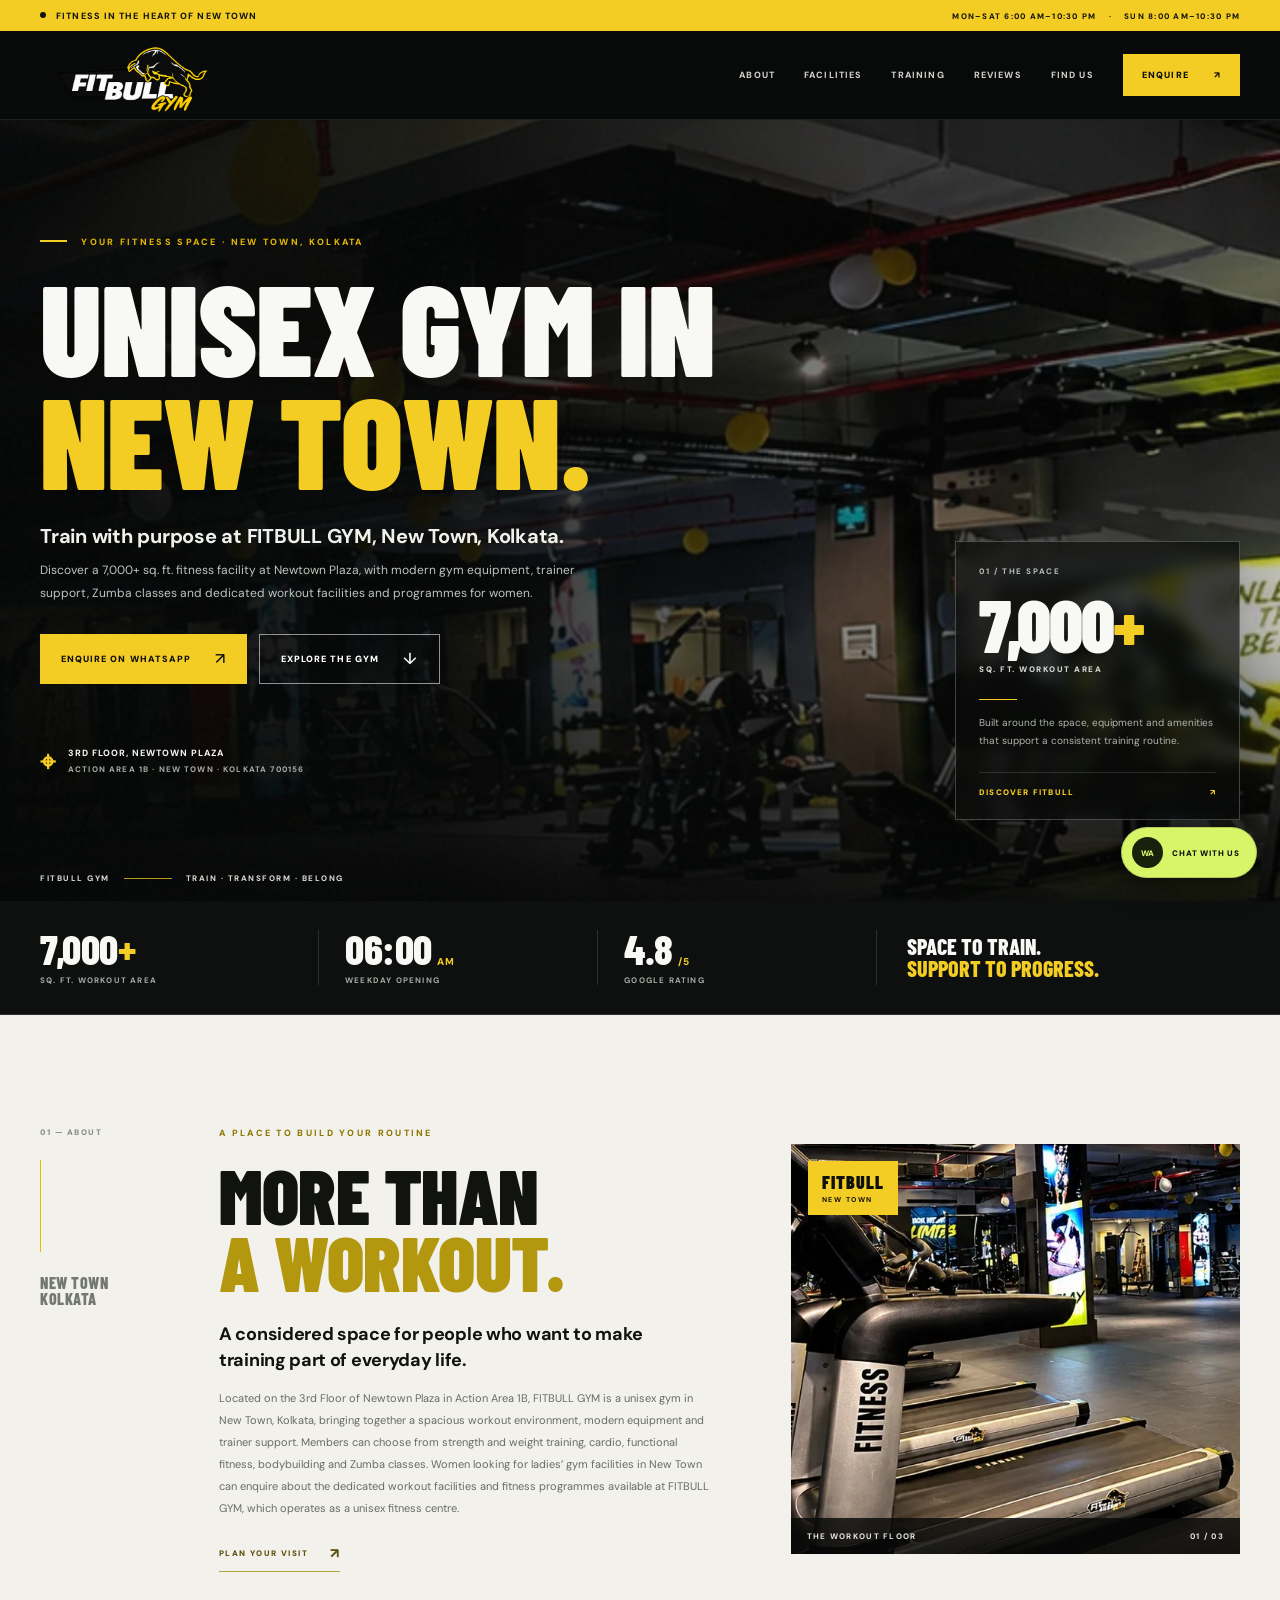
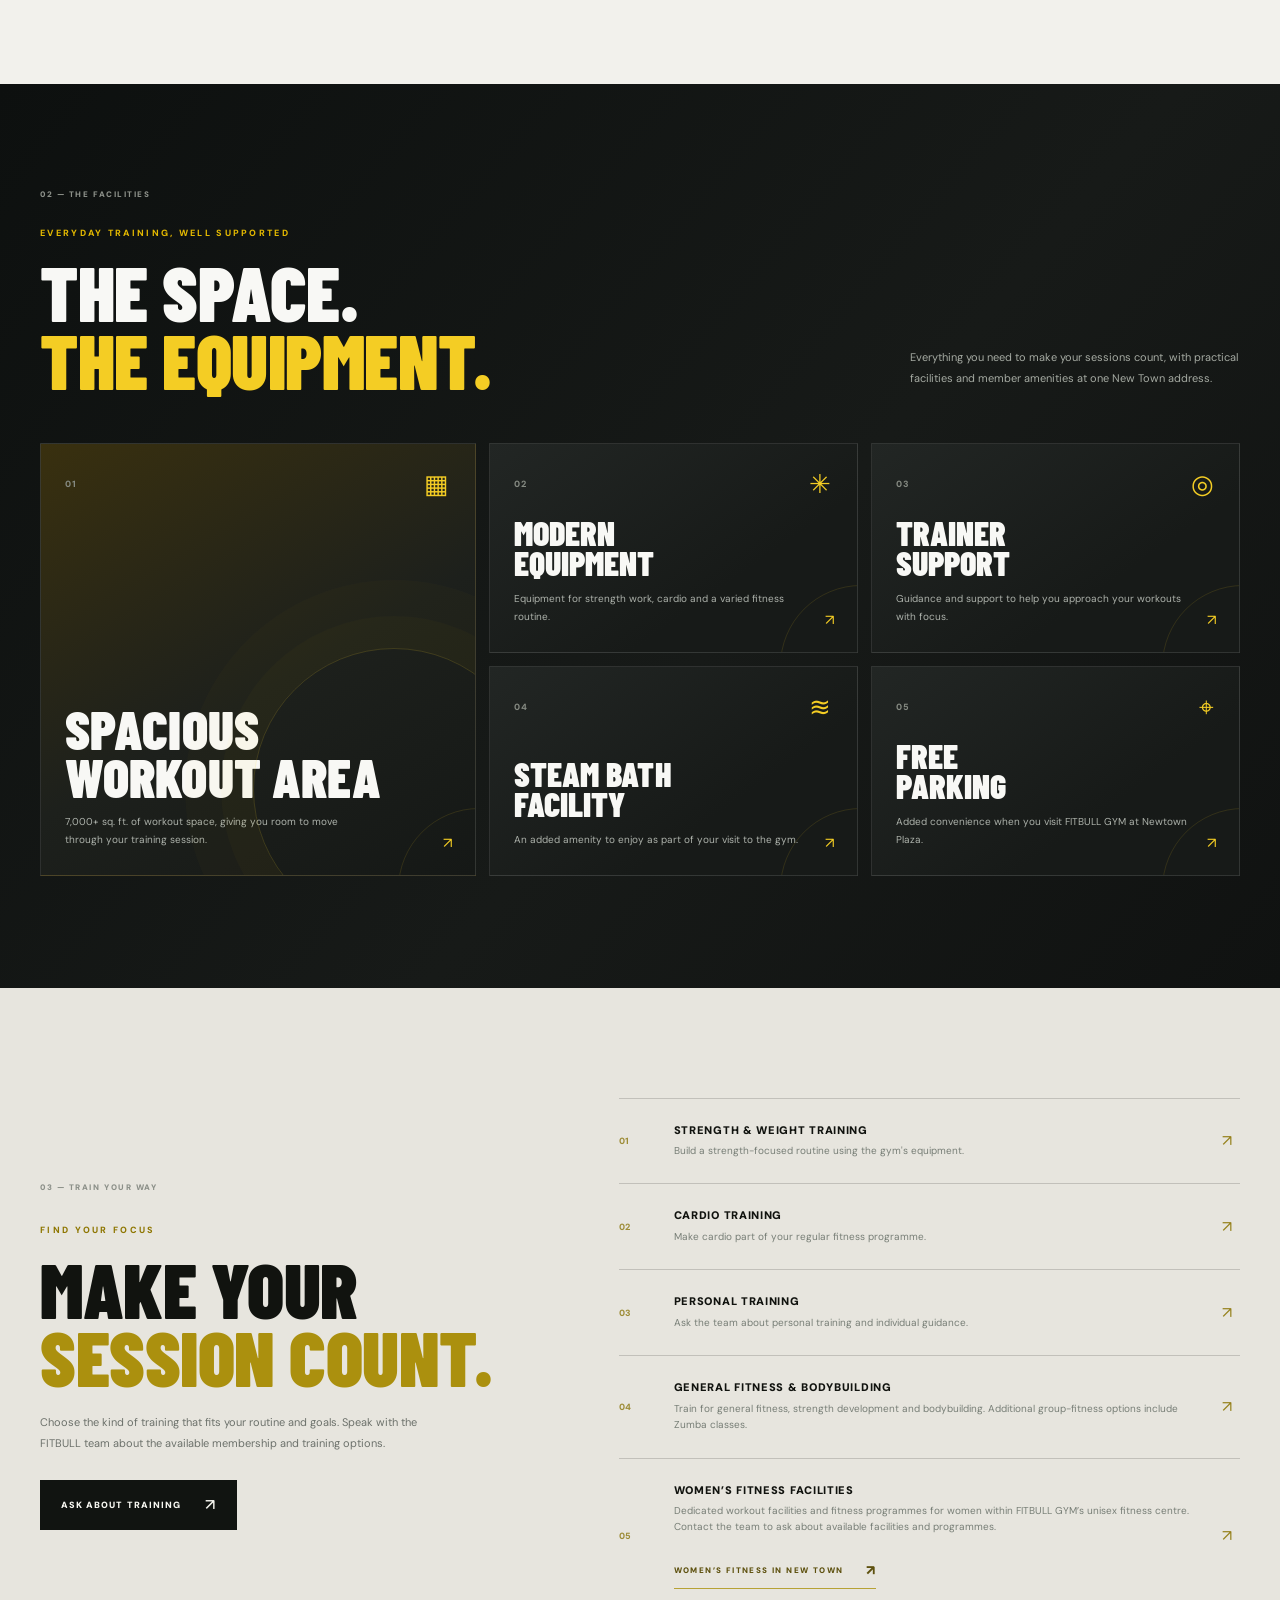
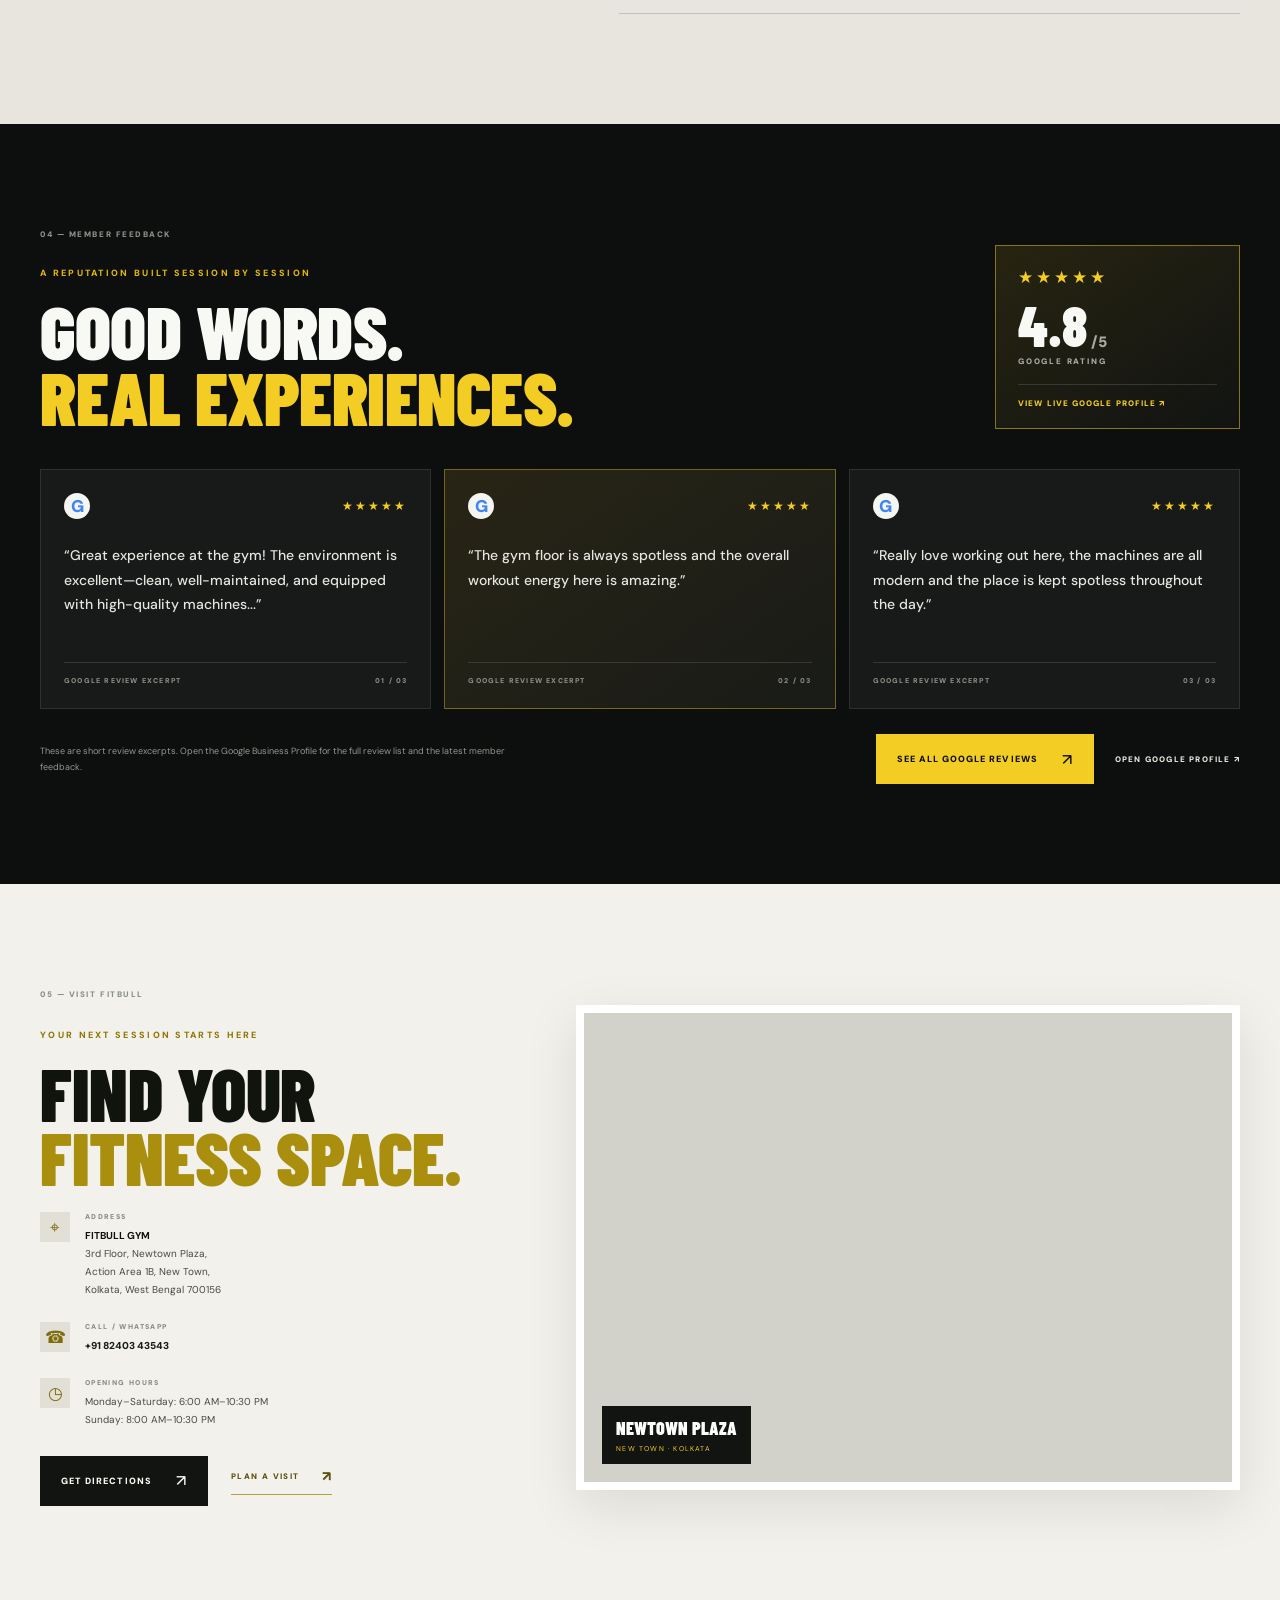
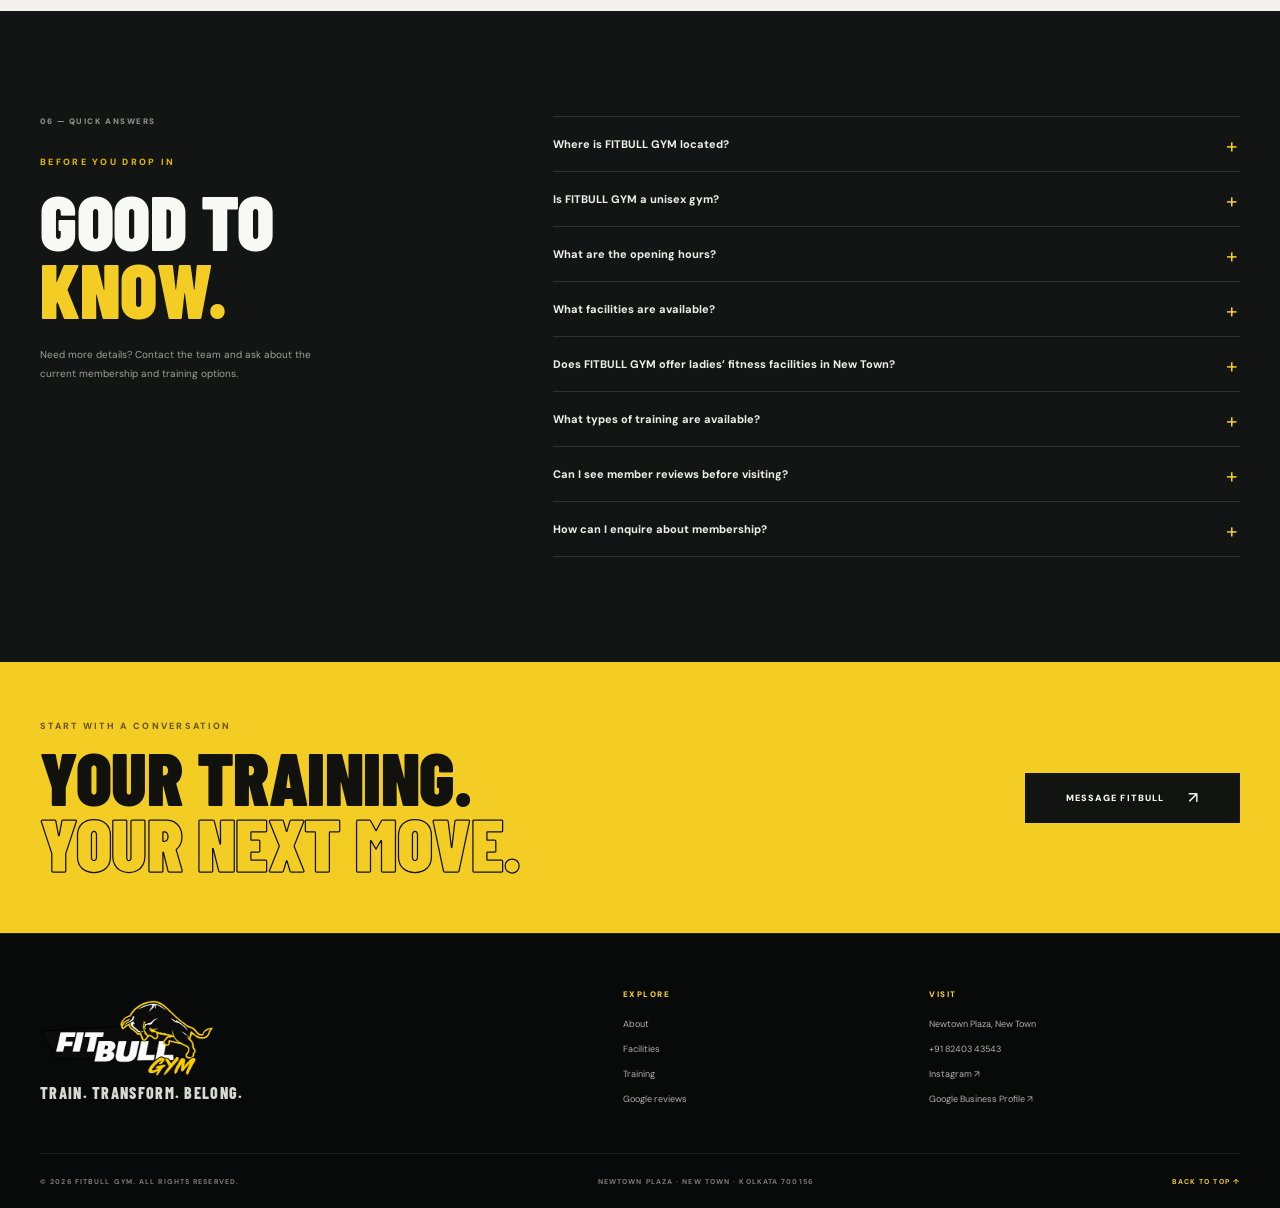
==== commit 512819f0: "Add files via upload" ====
--- a/index.html
+++ b/index.html
@@ -4,7 +4,7 @@
   <meta charset="utf-8">
   <meta name="viewport" content="width=device-width, initial-scale=1">
   <title>FITBULL GYM | Unisex Gym in New Town, Kolkata</title>
-  <meta name="description" content="FITBULL GYM is a unisex gym in New Town, Kolkata, offering strength training, cardio, Zumba classes and dedicated women's fitness facilities at Newtown Plaza.">
+  <meta name="description" content="FITBULL GYM is a unisex gym in New Town, Kolkata, offering strength training, cardio, personal training and dedicated women's fitness facilities at Newtown Plaza.">
   <meta name="robots" content="index,follow,max-image-preview:large">
   <meta name="theme-color" content="#0a0b0b">
   <meta name="author" content="FITBULL GYM">
@@ -12,7 +12,7 @@
   <meta property="og:locale" content="en_IN">
   <meta property="og:site_name" content="FITBULL GYM">
   <meta property="og:title" content="FITBULL GYM | Unisex Gym in New Town, Kolkata">
-  <meta property="og:description" content="Explore FITBULL GYM at Newtown Plaza, New Town, Kolkata: a 7,000+ sq. ft. unisex gym with Zumba classes, strength training and dedicated women's fitness facilities.">
+  <meta property="og:description" content="Explore FITBULL GYM at Newtown Plaza, New Town, Kolkata: a 7,000+ sq. ft. unisex gym with modern equipment, trainer support and dedicated women's fitness facilities.">
   <meta property="og:url" content="https://fitbullnewtown.github.io/">
   <meta property="og:image" content="https://fitbullnewtown.github.io/assets/gym-floor.webp">
   <meta name="twitter:card" content="summary_large_image">
@@ -29,8 +29,9 @@
   {
     "@context": "https://schema.org",
     "@type": "ExerciseGym",
+    "@id": "https://fitbullnewtown.github.io/#gym",
     "name": "FITBULL GYM",
-    "description": "FITBULL GYM is a unisex gym and fitness centre at Newtown Plaza, New Town, Kolkata, offering a 7,000+ sq. ft. workout area, strength and cardio training, Zumba classes, dedicated women's fitness facilities, trainer support and a steam bath facility.",
+    "description": "FITBULL GYM is a unisex gym and fitness centre at Newtown Plaza, New Town, Kolkata, offering a 7,000+ sq. ft. workout area, strength and cardio training, personal training, dedicated women's fitness facilities, trainer support and a steam bath facility.",
     "url": "https://fitbullnewtown.github.io/",
     "image": [
       "https://fitbullnewtown.github.io/assets/gym-floor.webp",
@@ -45,7 +46,7 @@
     "address": {
       "@type": "PostalAddress",
       "streetAddress": "3rd Floor, Newtown Plaza, Action Area 1B",
-      "addressLocality": "New Town, Kolkata",
+      "addressLocality": "New Town",
       "addressRegion": "West Bengal",
       "postalCode": "700156",
       "addressCountry": "IN"
@@ -197,9 +198,8 @@
           <div class="training-item"><span>01</span><div><h3>STRENGTH & WEIGHT TRAINING</h3><p>Build a strength-focused routine using the gym's equipment.</p></div><b>↗</b></div>
           <div class="training-item"><span>02</span><div><h3>CARDIO TRAINING</h3><p>Make cardio part of your regular fitness programme.</p></div><b>↗</b></div>
           <div class="training-item"><span>03</span><div><h3>PERSONAL TRAINING</h3><p>Ask the team about personal training and individual guidance.</p></div><b>↗</b></div>
-          <div class="training-item"><span>04</span><div><h3>GENERAL FITNESS & BODYBUILDING</h3><p>Train for general fitness, strength development and bodybuilding.</p></div><b>↗</b></div>
-          <div class="training-item"><span>05</span><div><h3>ZUMBA CLASSES IN NEW TOWN</h3><p>Join group Zumba fitness classes combining dance-inspired movement and cardio exercise. Contact the FITBULL team for current class timings and availability.</p></div><b>↗</b></div>
-          <div class="training-item"><span>06</span><div><h3>WOMEN’S FITNESS FACILITIES</h3><p>Dedicated workout facilities and fitness programmes for women within FITBULL GYM’s unisex fitness centre. Contact the team to ask about available facilities and programmes.</p></div><b>↗</b></div>
+          <div class="training-item"><span>04</span><div><h3>GENERAL FITNESS & BODYBUILDING</h3><p>Train for general fitness, strength development and bodybuilding. Additional group-fitness options include Zumba classes.</p></div><b>↗</b></div>
+          <div class="training-item"><span>05</span><div><h3>WOMEN’S FITNESS FACILITIES</h3><p>Dedicated workout facilities and fitness programmes for women within FITBULL GYM’s unisex fitness centre. Contact the team to ask about available facilities and programmes.</p><a class="underlined-link" href="womens-fitness-new-town.html">WOMEN’S FITNESS IN NEW TOWN <span>↗</span></a></div><b>↗</b></div>
         </div>
       </div>
     </section>
@@ -239,7 +239,6 @@
           <details><summary>Is FITBULL GYM a unisex gym?</summary><p>Yes. FITBULL GYM is listed as a unisex gym in New Town, Kolkata.</p></details>
           <details><summary>What are the opening hours?</summary><p>Monday to Saturday: 6:00 AM to 10:30 PM. Sunday: 8:00 AM to 10:30 PM. Please contact the gym to confirm holiday or special-day timings.</p></details>
           <details><summary>What facilities are available?</summary><p>FITBULL GYM has a 7,000+ sq. ft. workout area, modern equipment, trainer support, a dedicated stretching area, steam bath facility, shower rooms, lockers and parking.</p></details>
-          <details><summary>Does FITBULL GYM offer Zumba classes?</summary><p>Yes. FITBULL GYM offers group Zumba fitness classes in New Town, Kolkata. Contact the team on WhatsApp or by phone for current class timings and availability.</p></details>
           <details><summary>Does FITBULL GYM offer ladies’ fitness facilities in New Town?</summary><p>Yes. FITBULL GYM is a unisex gym with dedicated workout facilities and fitness programmes for women. It is not a women-only gym. Contact the team to learn about the available facilities and programmes.</p></details>
           <details><summary>What types of training are available?</summary><p>Training options include personal training, strength and weight training, cardio, functional fitness, general fitness, bodybuilding and Zumba classes.</p></details>
           <details><summary>Can I see member reviews before visiting?</summary><p>Yes. Use the Google Reviews section above to open the FITBULL GYM Google Business Profile and read the latest reviews.</p></details>
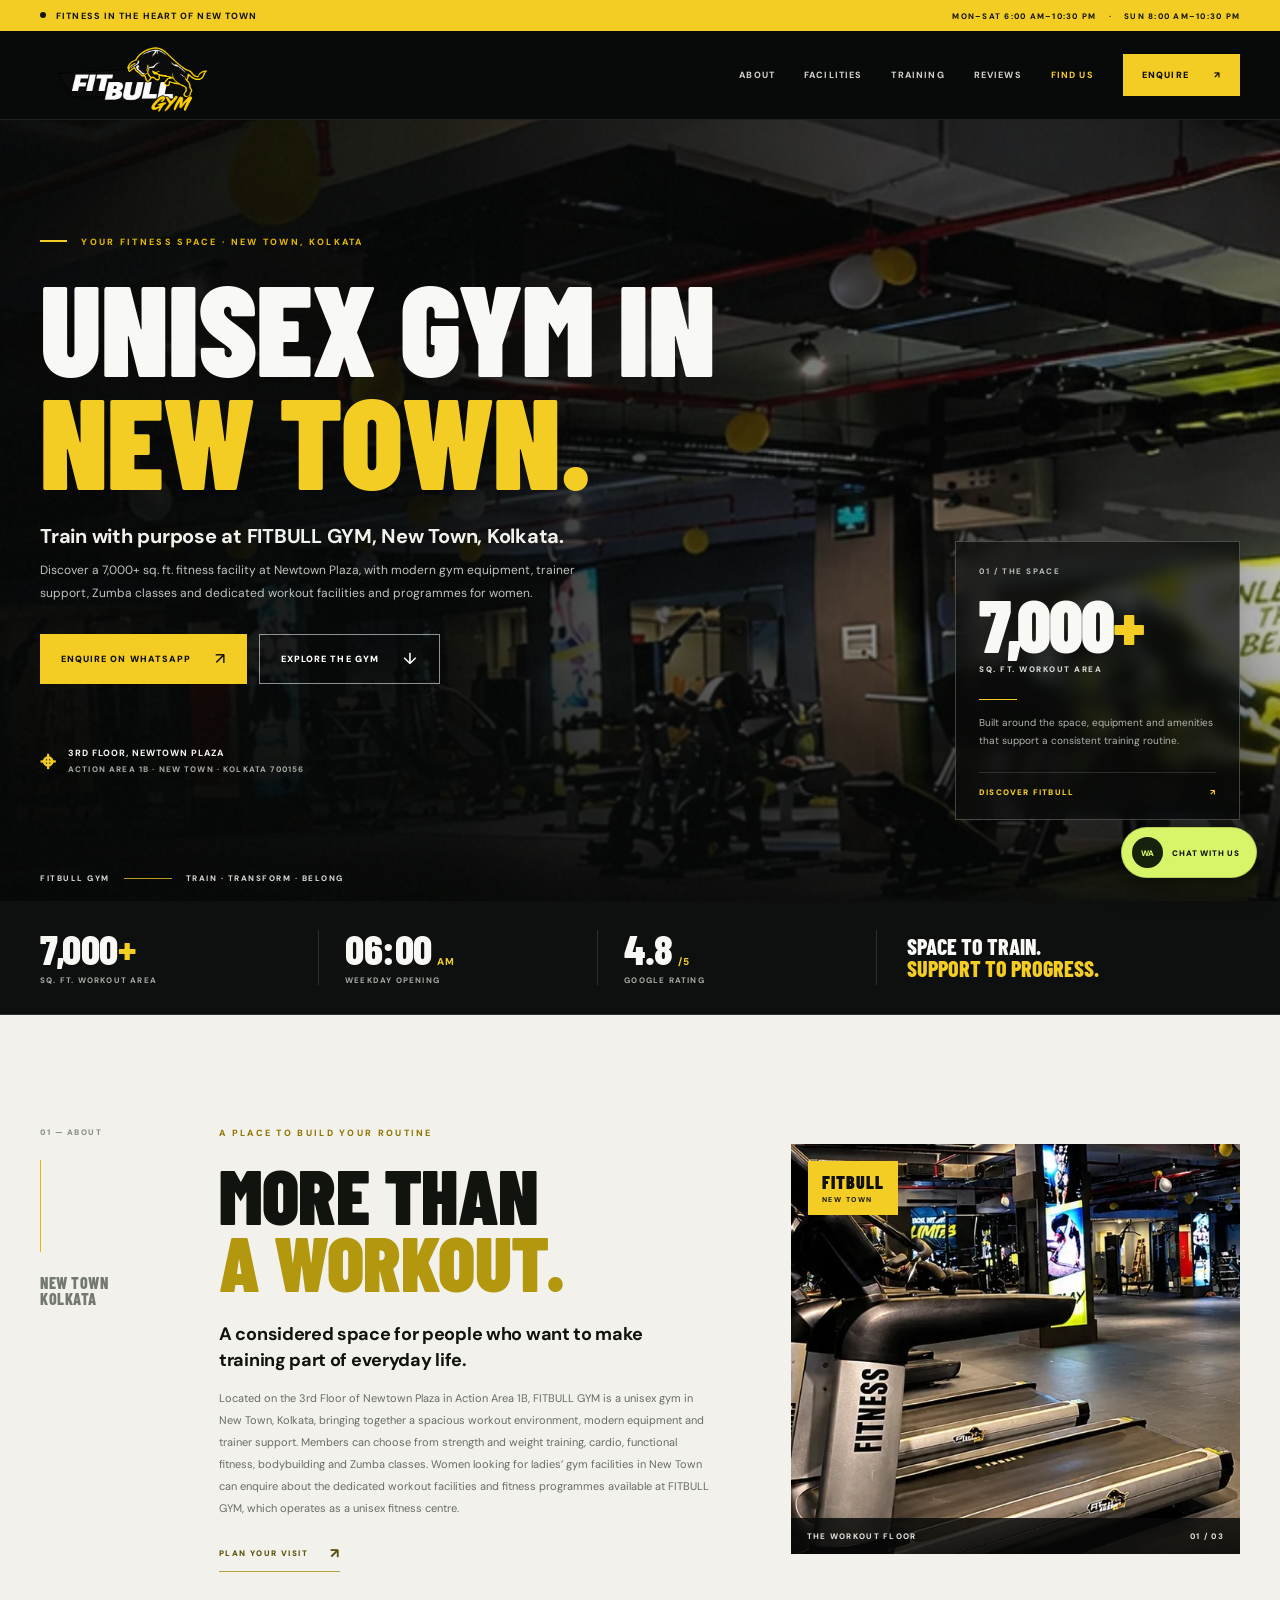
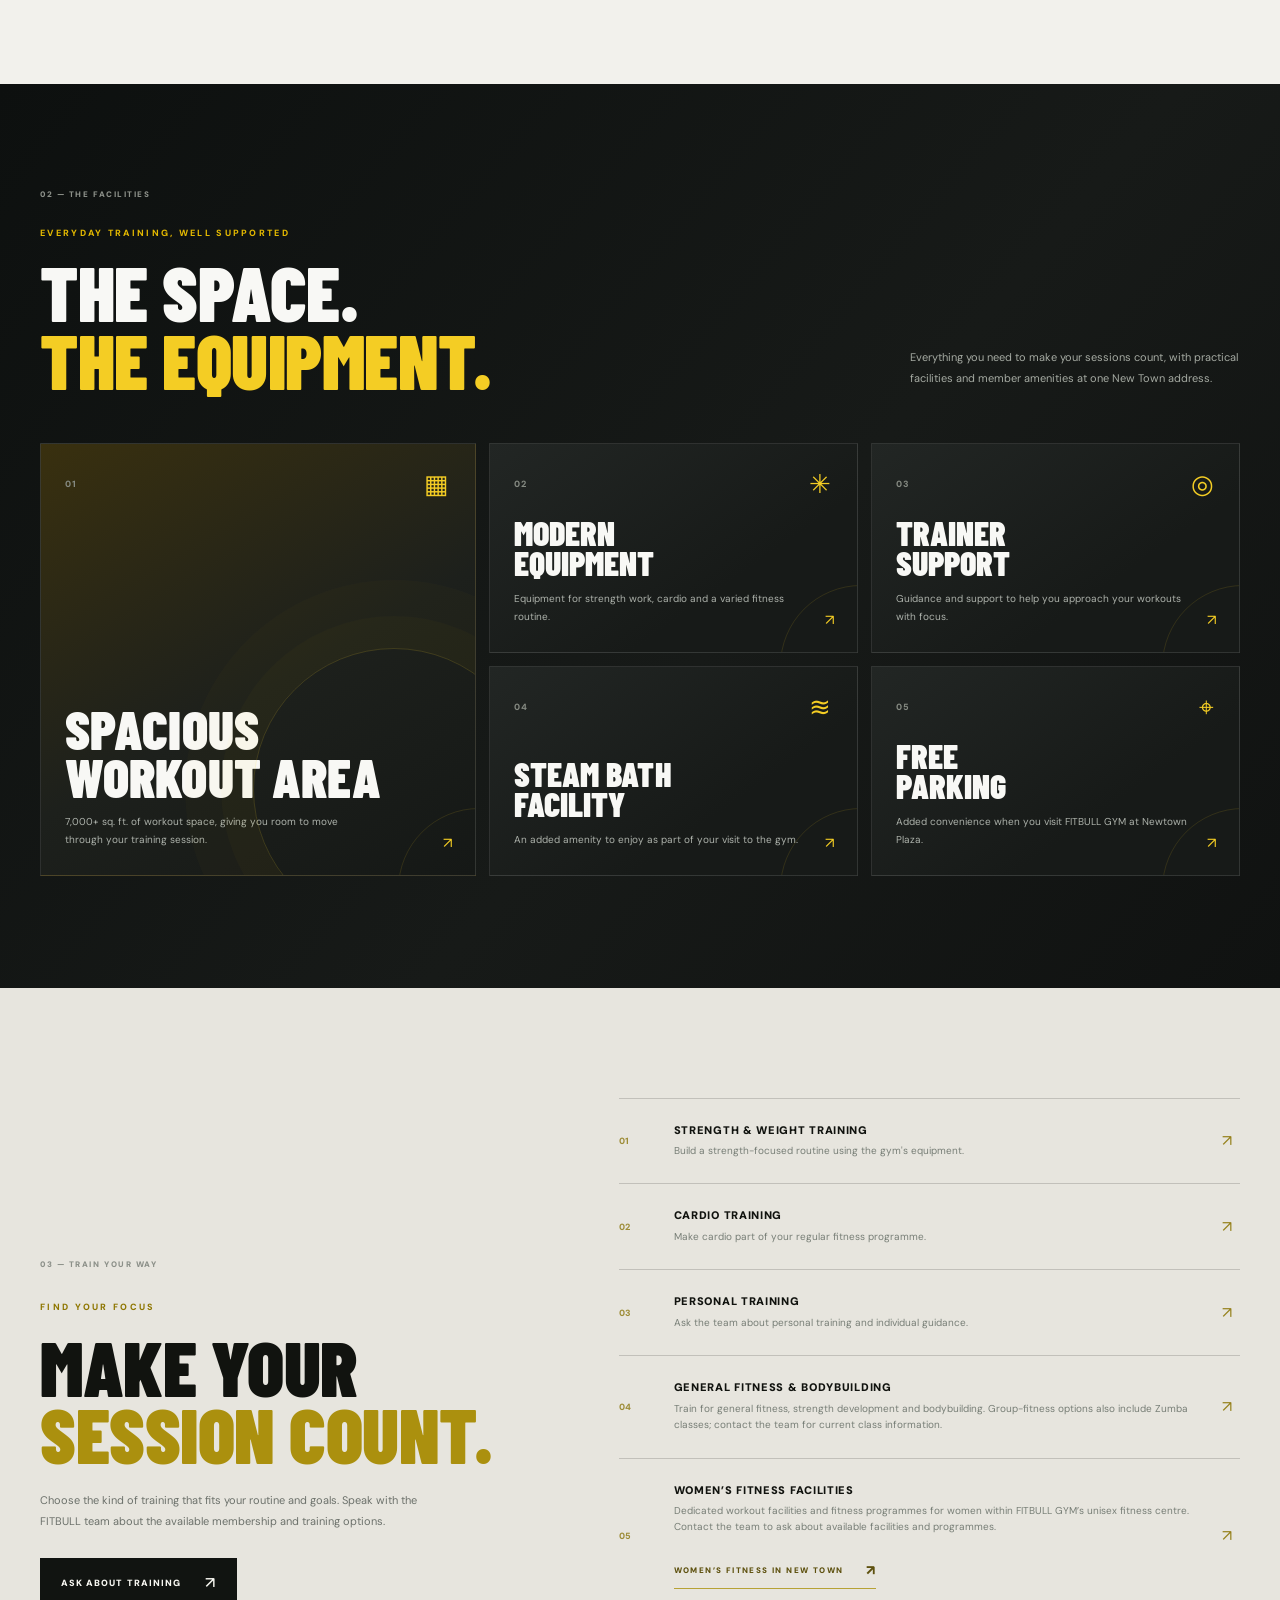
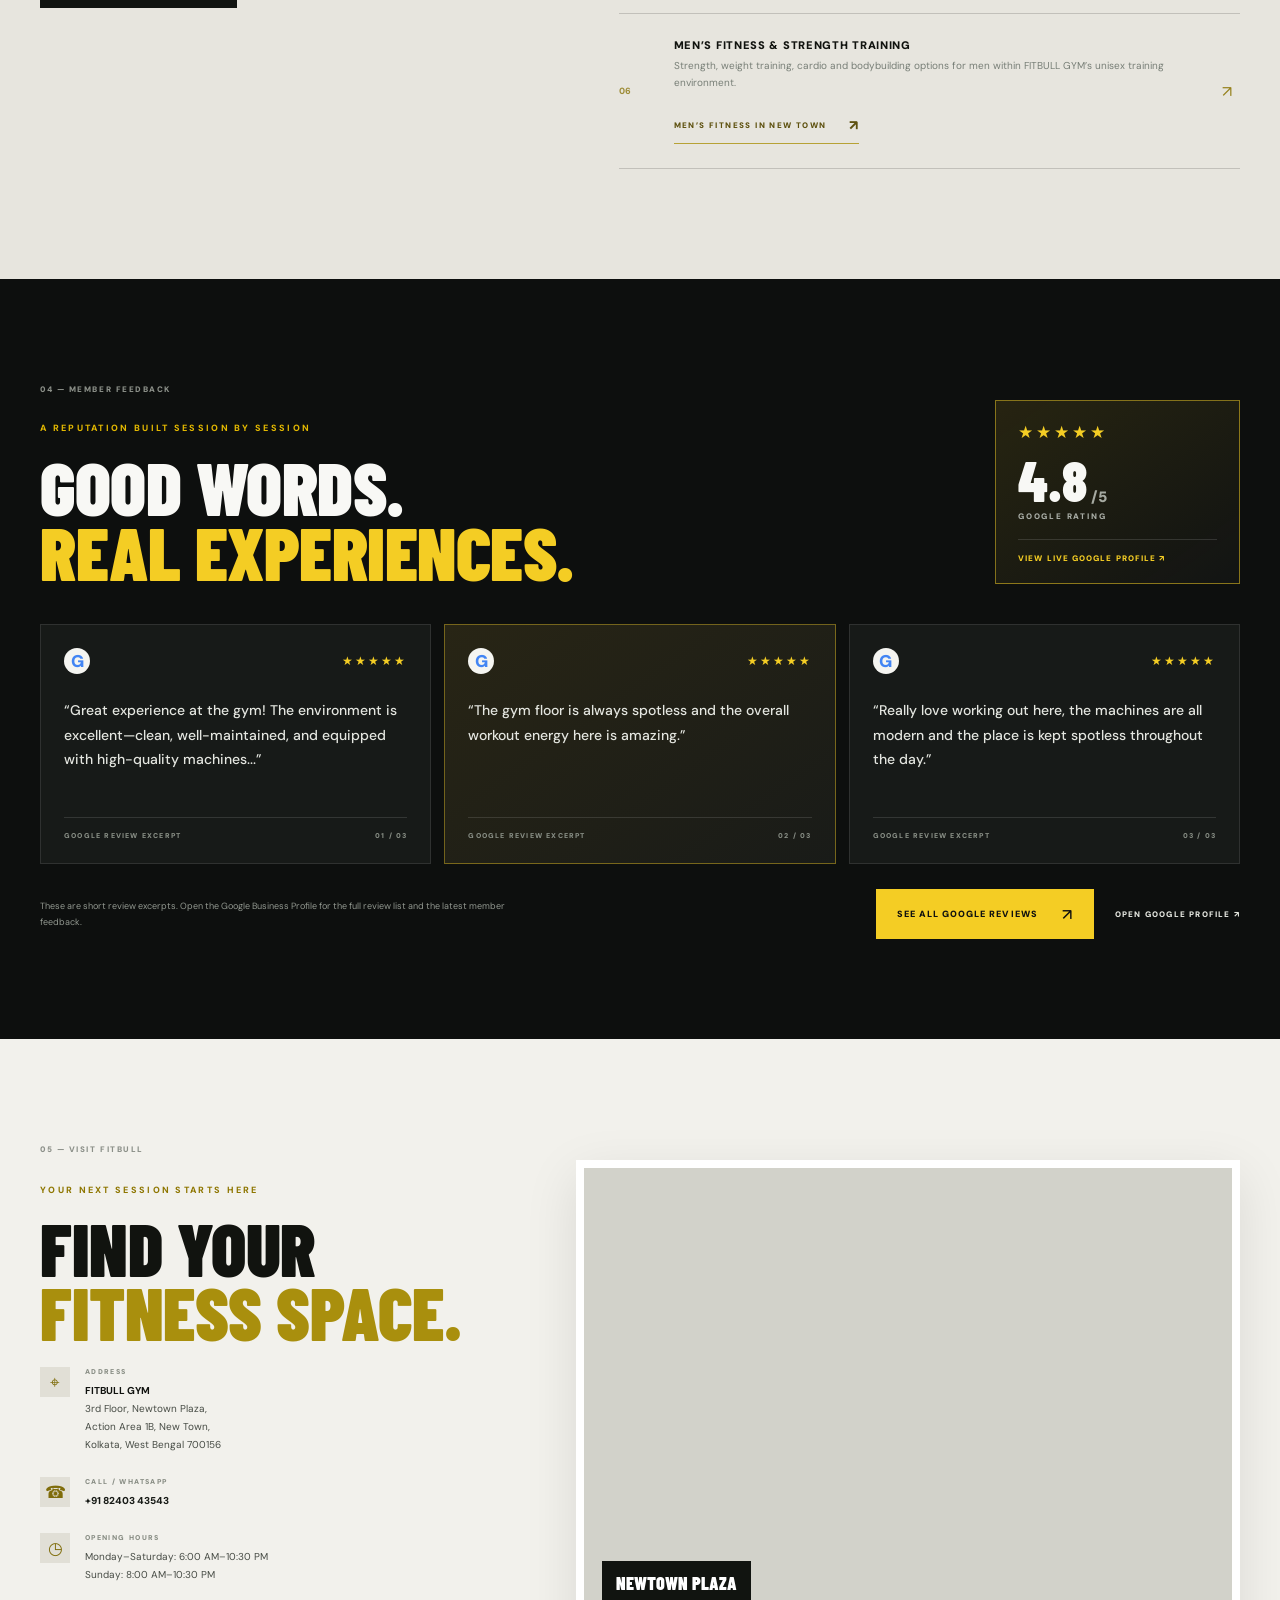
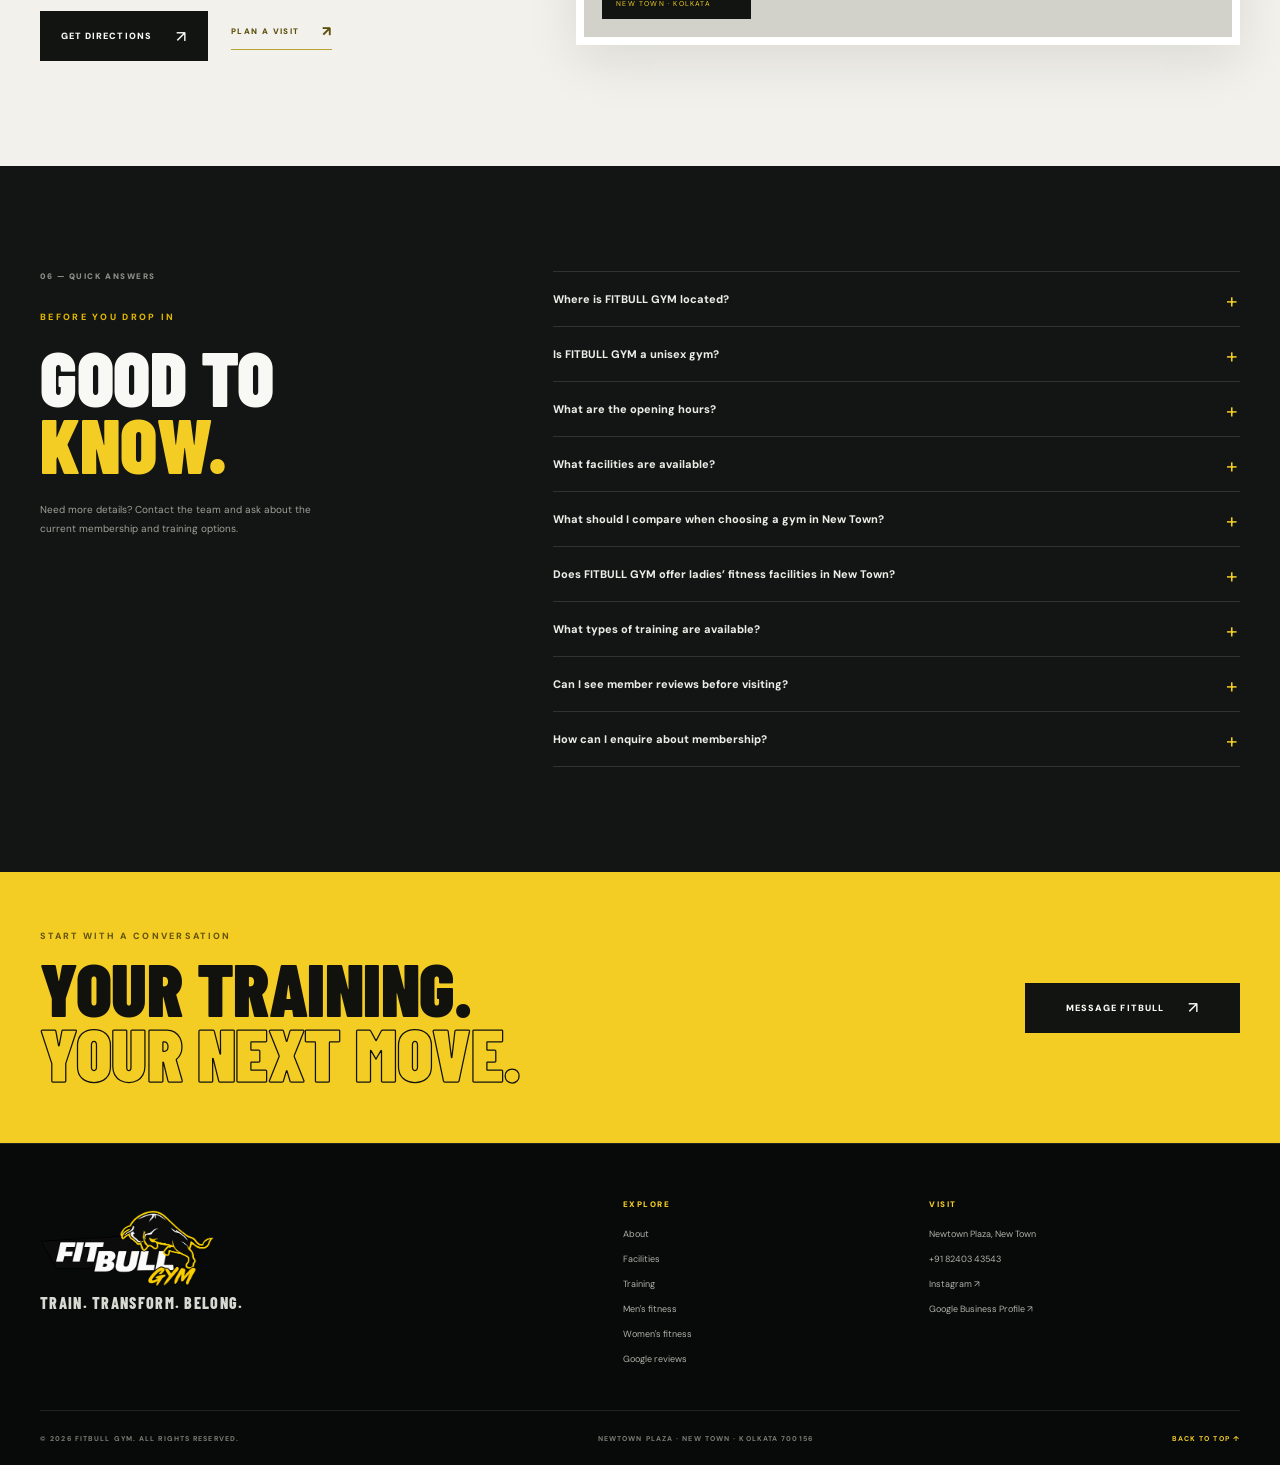
==== commit 651c85ad: "Add files via upload" ====
--- a/index.html
+++ b/index.html
@@ -4,7 +4,7 @@
   <meta charset="utf-8">
   <meta name="viewport" content="width=device-width, initial-scale=1">
   <title>FITBULL GYM | Unisex Gym in New Town, Kolkata</title>
-  <meta name="description" content="FITBULL GYM is a unisex gym in New Town, Kolkata, offering strength training, cardio, personal training and dedicated women's fitness facilities at Newtown Plaza.">
+  <meta name="description" content="FITBULL GYM is a unisex gym in New Town, Kolkata, with 7,000+ sq. ft. of training space, strength and cardio training, and women's fitness facilities.">
   <meta name="robots" content="index,follow,max-image-preview:large">
   <meta name="theme-color" content="#0a0b0b">
   <meta name="author" content="FITBULL GYM">
@@ -12,26 +12,27 @@
   <meta property="og:locale" content="en_IN">
   <meta property="og:site_name" content="FITBULL GYM">
   <meta property="og:title" content="FITBULL GYM | Unisex Gym in New Town, Kolkata">
-  <meta property="og:description" content="Explore FITBULL GYM at Newtown Plaza, New Town, Kolkata: a 7,000+ sq. ft. unisex gym with modern equipment, trainer support and dedicated women's fitness facilities.">
+  <meta property="og:description" content="Explore FITBULL GYM, a 7,000+ sq. ft. unisex gym and fitness centre at Newtown Plaza, New Town, Kolkata.">
   <meta property="og:url" content="https://fitbullnewtown.github.io/">
   <meta property="og:image" content="https://fitbullnewtown.github.io/assets/gym-floor.webp">
   <meta name="twitter:card" content="summary_large_image">
   <meta name="twitter:title" content="FITBULL GYM | New Town, Kolkata">
-  <meta name="twitter:description" content="A 7,000+ sq. ft. unisex gym in New Town, Kolkata, with Zumba classes and dedicated women's fitness facilities.">
+  <meta name="twitter:description" content="A 7,000+ sq. ft. unisex gym and fitness centre at Newtown Plaza, New Town, Kolkata.">
   <meta name="twitter:image" content="https://fitbullnewtown.github.io/assets/gym-floor.webp">
   <link rel="canonical" href="https://fitbullnewtown.github.io/">
   <link rel="icon" type="image/png" href="assets/fitbull-logo.png">
   <link rel="preconnect" href="https://fonts.googleapis.com">
   <link rel="preconnect" href="https://fonts.gstatic.com" crossorigin>
   <link href="https://fonts.googleapis.com/css2?family=Barlow+Condensed:wght@500;600;700;800;900&family=DM+Sans:wght@400;500;600;700;800&display=swap" rel="stylesheet">
+  <link rel="preload" as="image" href="assets/gym-floor.webp" fetchpriority="high">
   <link rel="stylesheet" href="style.css">
   <script type="application/ld+json">
   {
     "@context": "https://schema.org",
-    "@type": "ExerciseGym",
+    "@type": "HealthClub",
     "@id": "https://fitbullnewtown.github.io/#gym",
     "name": "FITBULL GYM",
-    "description": "FITBULL GYM is a unisex gym and fitness centre at Newtown Plaza, New Town, Kolkata, offering a 7,000+ sq. ft. workout area, strength and cardio training, personal training, dedicated women's fitness facilities, trainer support and a steam bath facility.",
+    "description": "FITBULL GYM is a 7,000+ sq. ft. unisex gym and fitness centre at Newtown Plaza, Action Area 1B, New Town, Kolkata, offering modern equipment, strength and weight training, cardio, functional fitness, personal training and dedicated women's fitness facilities.",
     "url": "https://fitbullnewtown.github.io/",
     "image": [
       "https://fitbullnewtown.github.io/assets/gym-floor.webp",
@@ -198,8 +199,9 @@
           <div class="training-item"><span>01</span><div><h3>STRENGTH & WEIGHT TRAINING</h3><p>Build a strength-focused routine using the gym's equipment.</p></div><b>↗</b></div>
           <div class="training-item"><span>02</span><div><h3>CARDIO TRAINING</h3><p>Make cardio part of your regular fitness programme.</p></div><b>↗</b></div>
           <div class="training-item"><span>03</span><div><h3>PERSONAL TRAINING</h3><p>Ask the team about personal training and individual guidance.</p></div><b>↗</b></div>
-          <div class="training-item"><span>04</span><div><h3>GENERAL FITNESS & BODYBUILDING</h3><p>Train for general fitness, strength development and bodybuilding. Additional group-fitness options include Zumba classes.</p></div><b>↗</b></div>
+          <div class="training-item"><span>04</span><div><h3>GENERAL FITNESS & BODYBUILDING</h3><p>Train for general fitness, strength development and bodybuilding. Group-fitness options also include Zumba classes; contact the team for current class information.</p></div><b>↗</b></div>
           <div class="training-item"><span>05</span><div><h3>WOMEN’S FITNESS FACILITIES</h3><p>Dedicated workout facilities and fitness programmes for women within FITBULL GYM’s unisex fitness centre. Contact the team to ask about available facilities and programmes.</p><a class="underlined-link" href="womens-fitness-new-town.html">WOMEN’S FITNESS IN NEW TOWN <span>↗</span></a></div><b>↗</b></div>
+          <div class="training-item"><span>06</span><div><h3>MEN’S FITNESS &amp; STRENGTH TRAINING</h3><p>Strength, weight training, cardio and bodybuilding options for men within FITBULL GYM’s unisex training environment.</p><a class="underlined-link" href="mens-fitness-new-town.html">MEN’S FITNESS IN NEW TOWN <span>↗</span></a></div><b>↗</b></div>
         </div>
       </div>
     </section>
@@ -239,6 +241,7 @@
           <details><summary>Is FITBULL GYM a unisex gym?</summary><p>Yes. FITBULL GYM is listed as a unisex gym in New Town, Kolkata.</p></details>
           <details><summary>What are the opening hours?</summary><p>Monday to Saturday: 6:00 AM to 10:30 PM. Sunday: 8:00 AM to 10:30 PM. Please contact the gym to confirm holiday or special-day timings.</p></details>
           <details><summary>What facilities are available?</summary><p>FITBULL GYM has a 7,000+ sq. ft. workout area, modern equipment, trainer support, a dedicated stretching area, steam bath facility, shower rooms, lockers and parking.</p></details>
+          <details><summary>What should I compare when choosing a gym in New Town?</summary><p>Compare workout space, equipment, trainer support, available training options, amenities, location, opening hours and current membership terms. You can visit FITBULL GYM at Newtown Plaza to see the facility and discuss membership options.</p></details>
           <details><summary>Does FITBULL GYM offer ladies’ fitness facilities in New Town?</summary><p>Yes. FITBULL GYM is a unisex gym with dedicated workout facilities and fitness programmes for women. It is not a women-only gym. Contact the team to learn about the available facilities and programmes.</p></details>
           <details><summary>What types of training are available?</summary><p>Training options include personal training, strength and weight training, cardio, functional fitness, general fitness, bodybuilding and Zumba classes.</p></details>
           <details><summary>Can I see member reviews before visiting?</summary><p>Yes. Use the Google Reviews section above to open the FITBULL GYM Google Business Profile and read the latest reviews.</p></details>
@@ -255,7 +258,7 @@
   <footer class="footer">
     <div class="container footer-main">
       <div class="footer-brand"><img src="assets/fitbull-logo.png" alt="FITBULL GYM" width="196" height="98" loading="lazy"><p>TRAIN. TRANSFORM. BELONG.</p></div>
-      <div class="footer-column"><span>EXPLORE</span><a href="#about">About</a><a href="#facilities">Facilities</a><a href="#training">Training</a><a href="#reviews">Google reviews</a></div>
+      <div class="footer-column"><span>EXPLORE</span><a href="#about">About</a><a href="#facilities">Facilities</a><a href="#training">Training</a><a href="mens-fitness-new-town.html">Men's fitness</a><a href="womens-fitness-new-town.html">Women's fitness</a><a href="#reviews">Google reviews</a></div>
       <div class="footer-column"><span>VISIT</span><a href="#visit">Newtown Plaza, New Town</a><a href="tel:+918240343543">+91 82403 43543</a><a href="https://www.instagram.com/fitbullnewtown/" target="_blank" rel="noopener">Instagram ↗</a><a href="https://share.google/8PywxiM51nOMdU942" target="_blank" rel="noopener">Google Business Profile ↗</a></div>
     </div>
     <div class="container footer-bottom"><span>© <span id="year">2026</span> FITBULL GYM. ALL RIGHTS RESERVED.</span><span>NEWTOWN PLAZA · NEW TOWN · KOLKATA 700156</span><a href="#top">BACK TO TOP ↑</a></div>
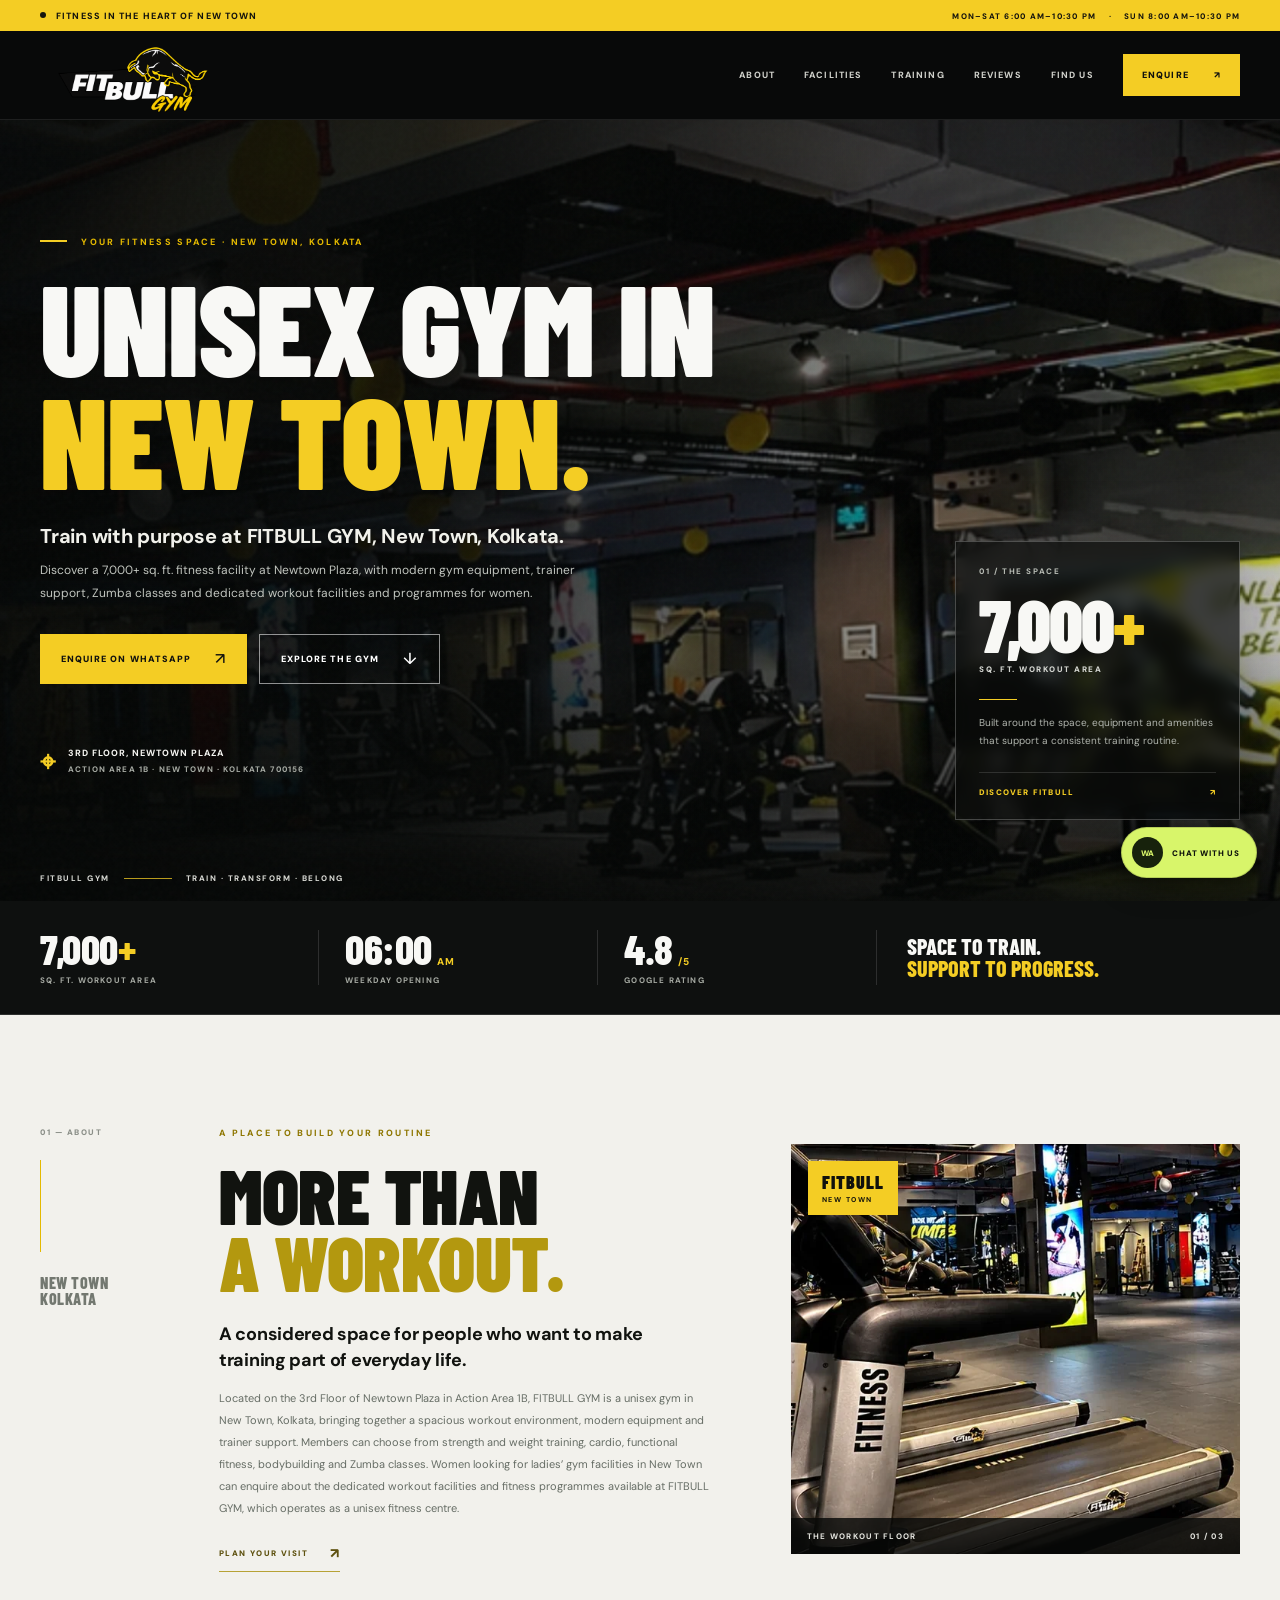
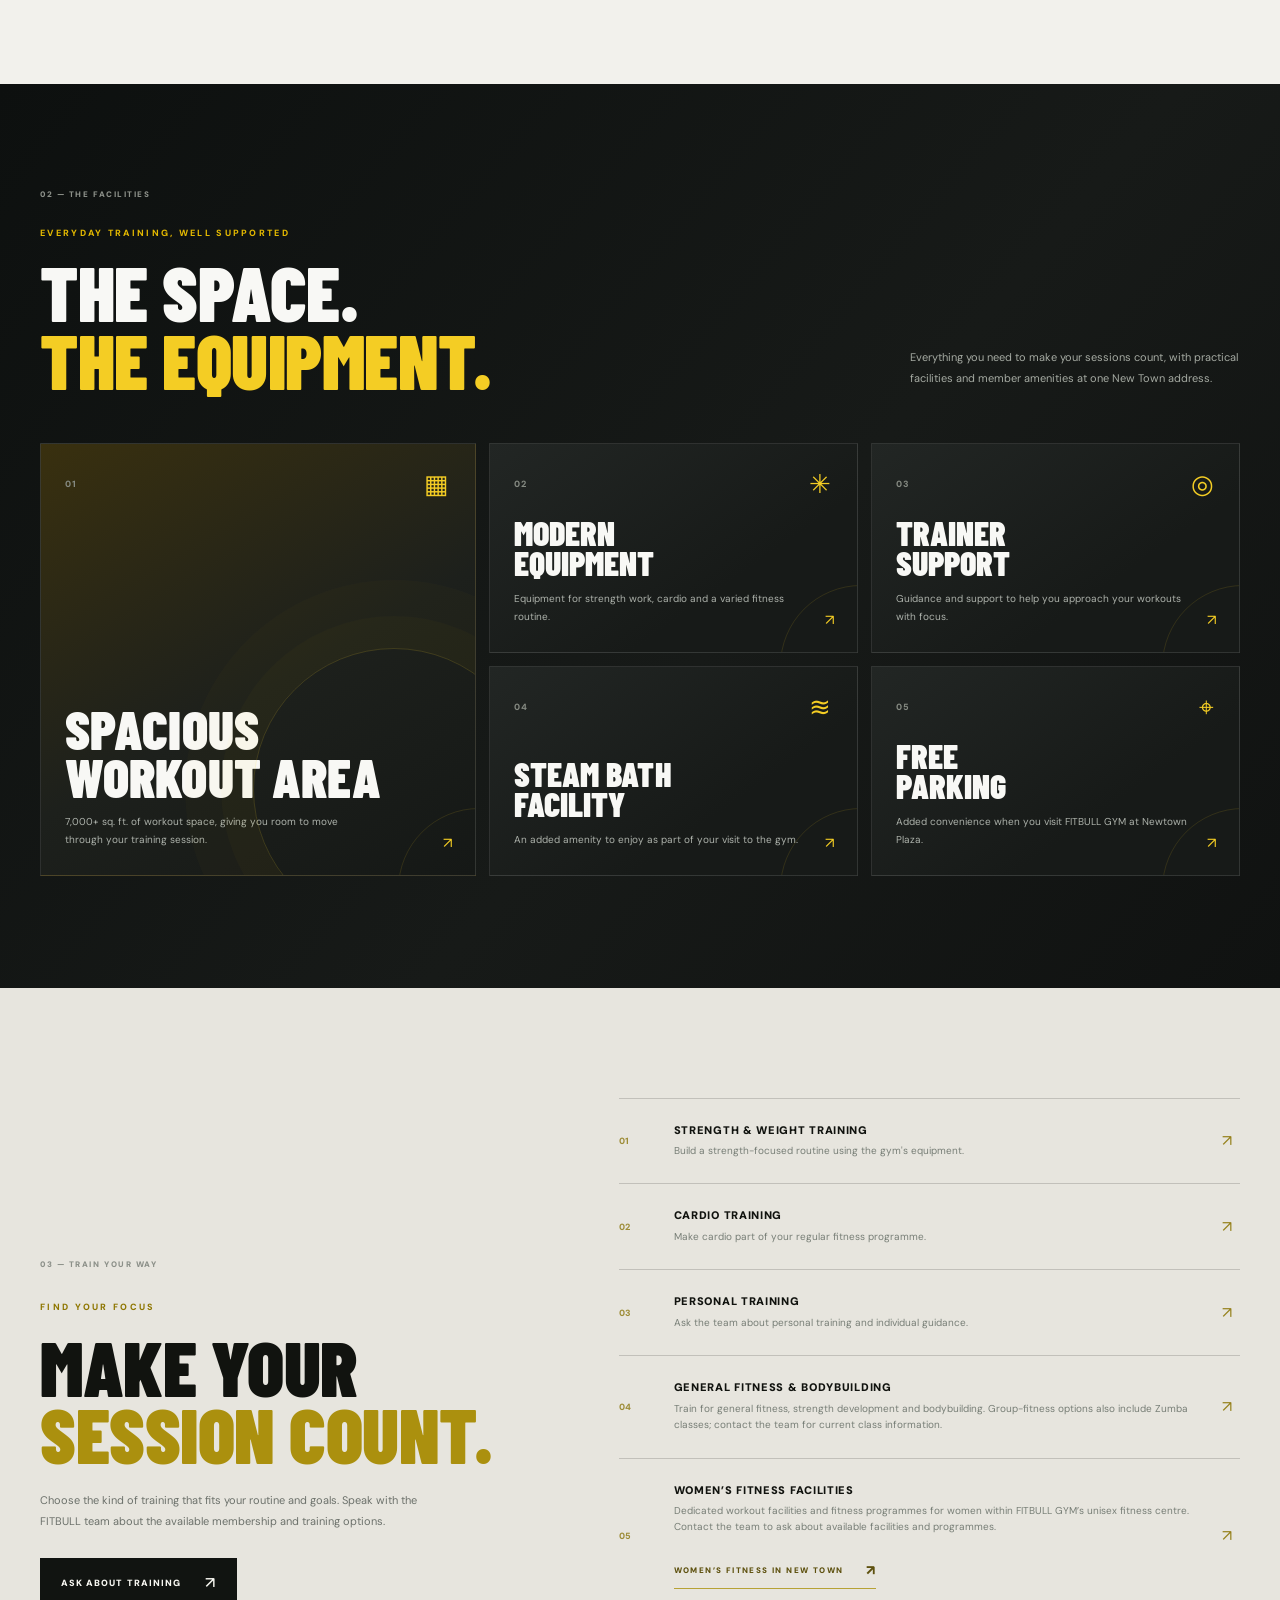
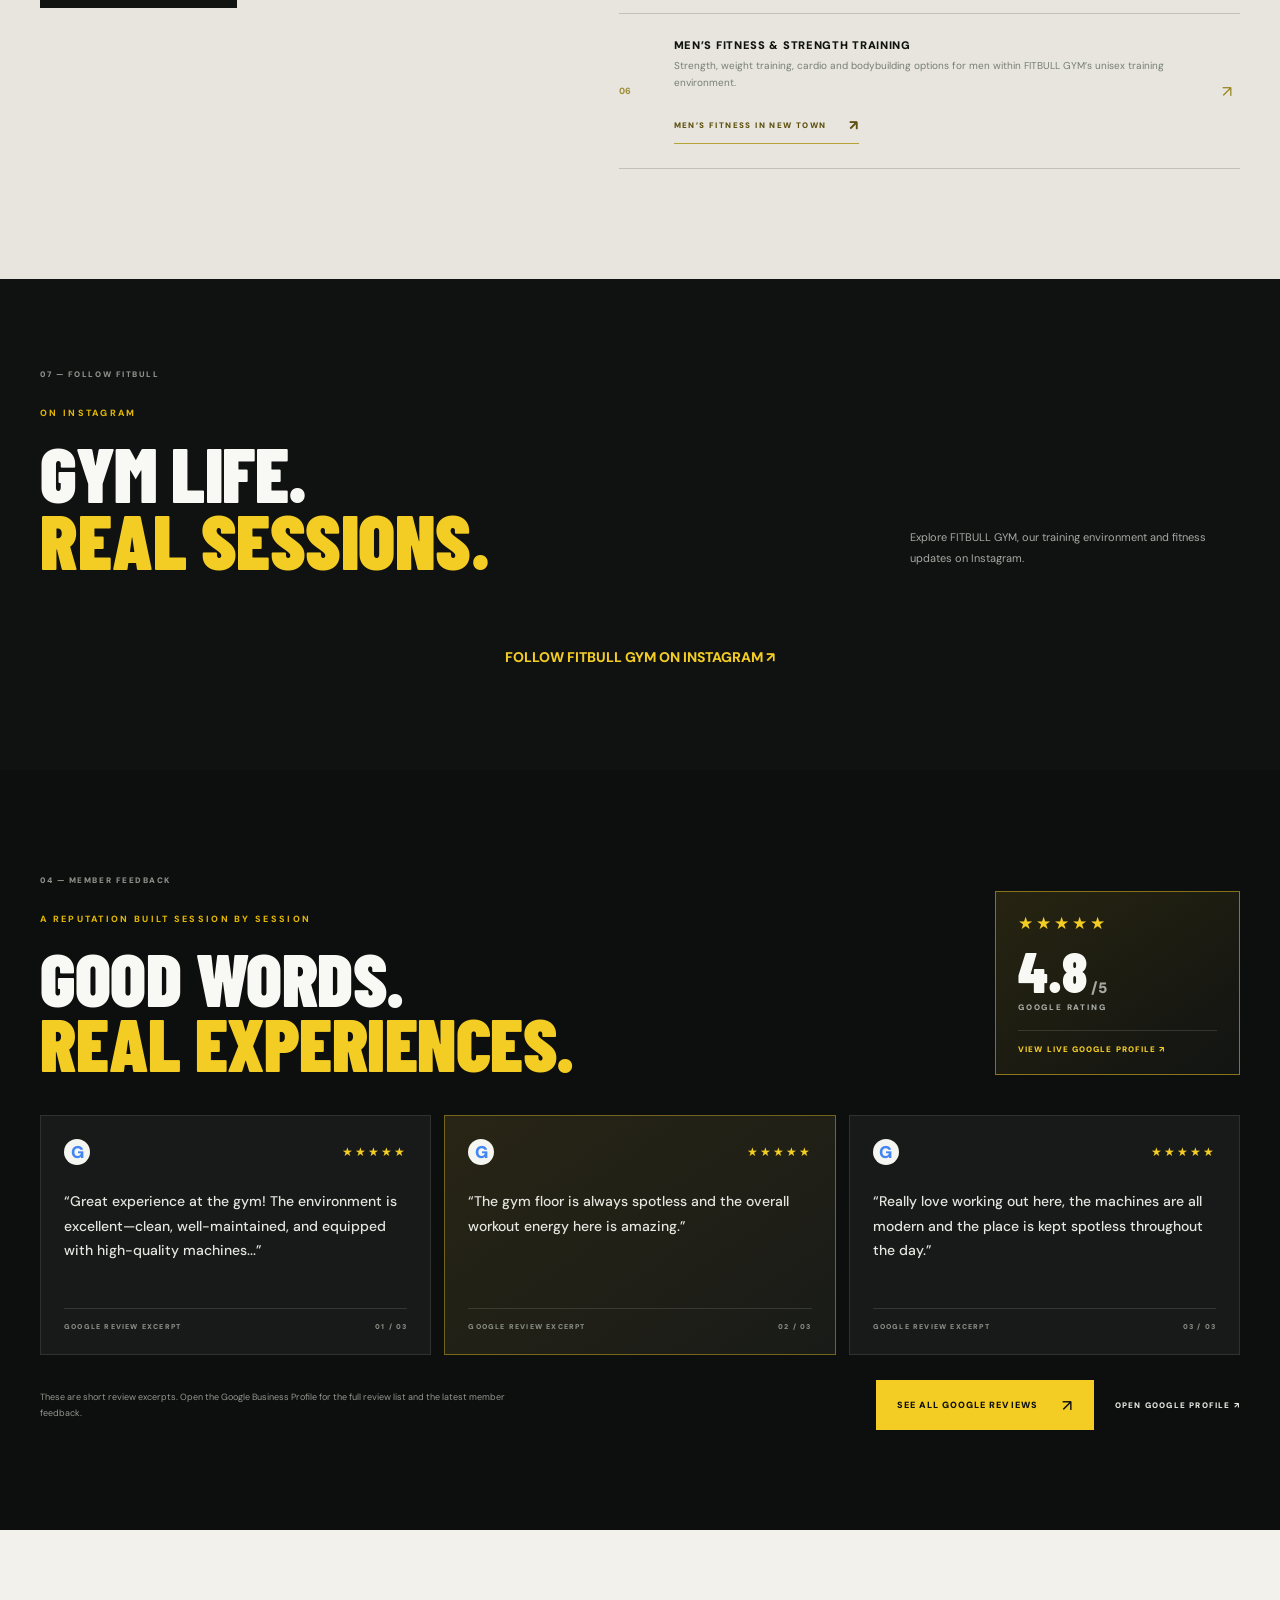
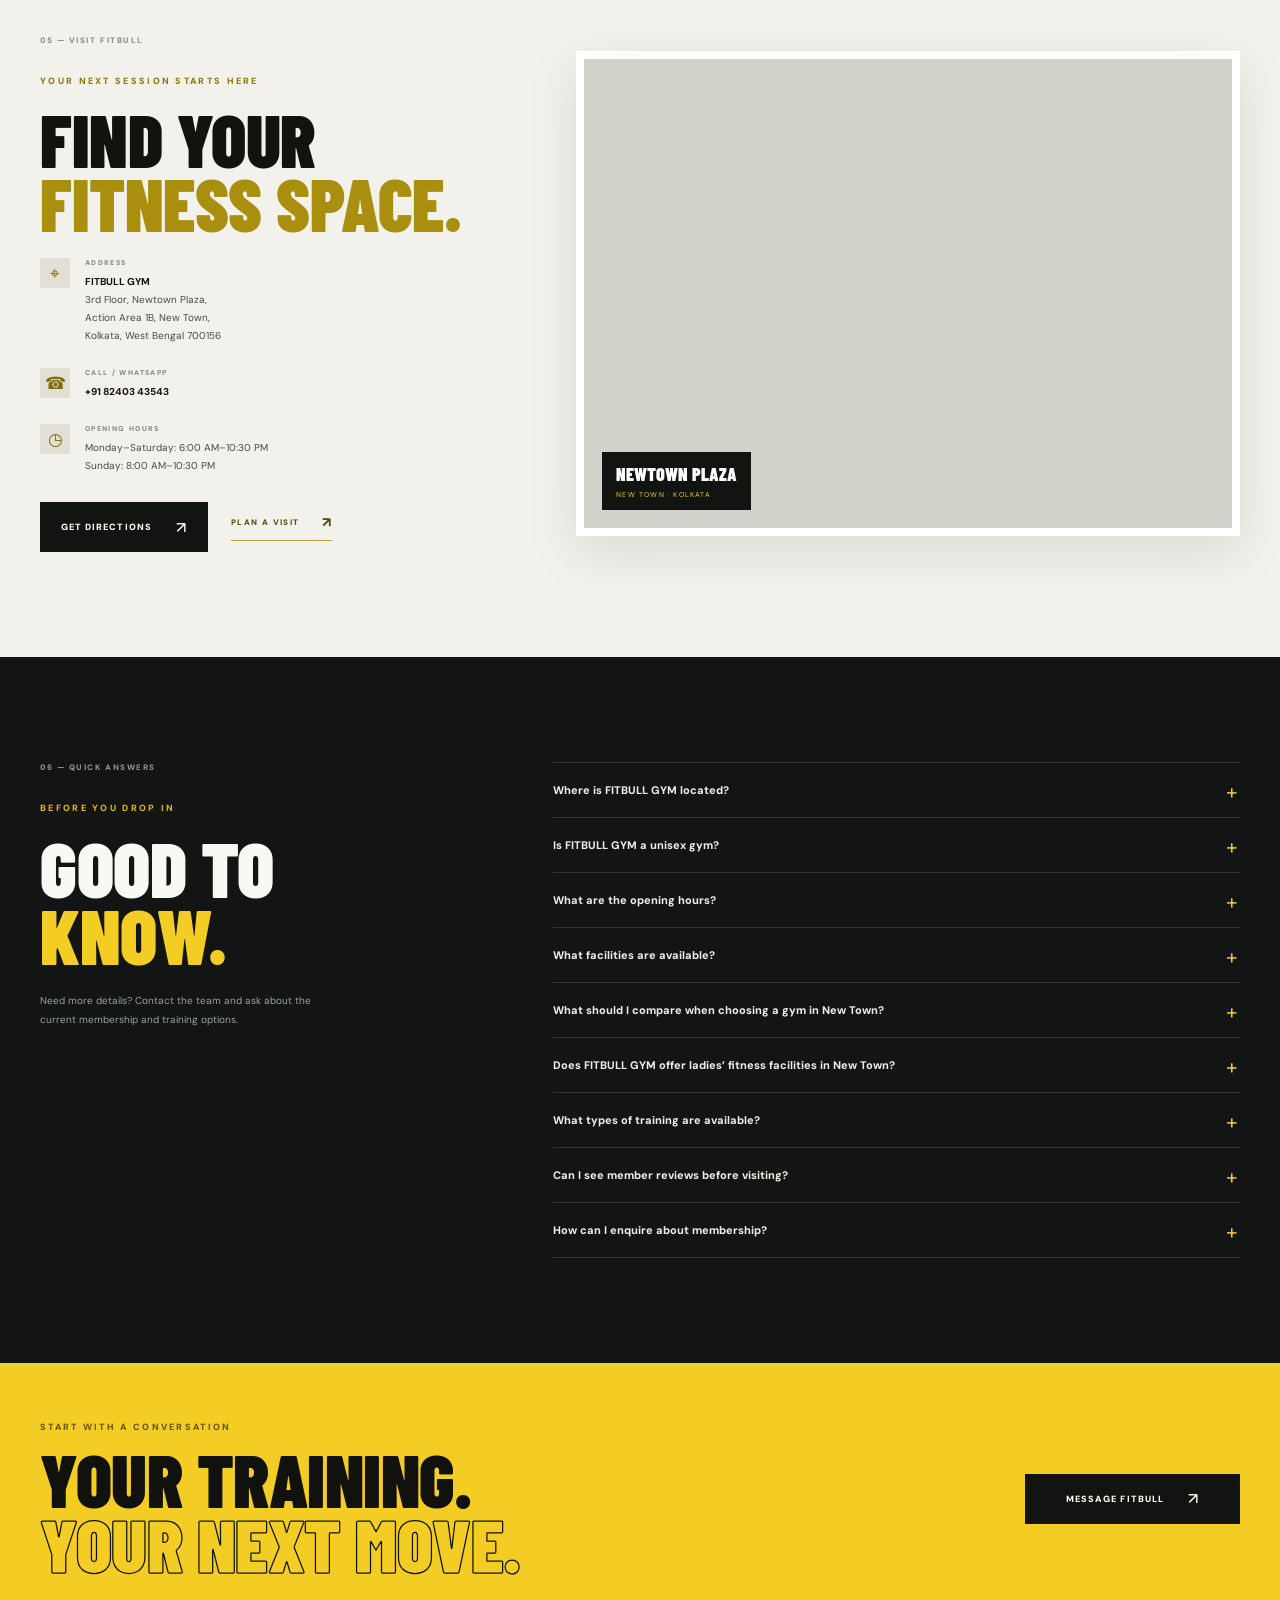
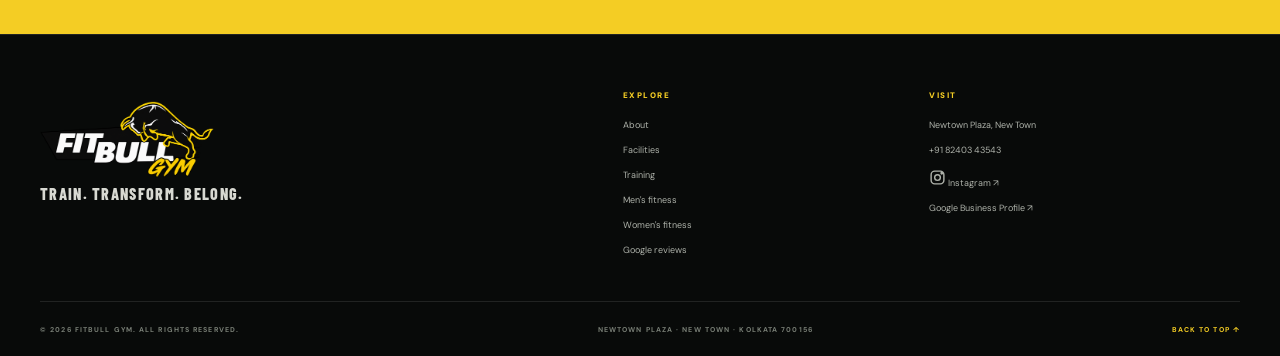
==== commit d84d3215: "Update index.html" ====
--- a/index.html
+++ b/index.html
@@ -206,6 +206,34 @@
       </div>
     </section>
 
+    <section class="instagram section-dark" id="instagram" style="padding:90px 0;">
+  <div class="container">
+
+    <div class="section-heading">
+      <div>
+        <span class="section-index">07 — FOLLOW FITBULL</span>
+        <div class="eyebrow">ON INSTAGRAM</div>
+        <h2>GYM LIFE.<br><em>REAL SESSIONS.</em></h2>
+      </div>
+      <p>Explore FITBULL GYM, our training environment and fitness updates on Instagram.</p>
+    </div>
+
+    <div style="max-width:540px; margin:0 auto; width:100%; overflow:hidden;">
+
+      <!-- PASTE YOUR COMPLETE INSTAGRAM BLOCKQUOTE HERE -->
+
+    </div>
+
+    <p style="text-align:center; margin-top:25px;">
+      <a href="https://www.instagram.com/fitbullnewtown/"
+         target="_blank" rel="noopener"
+         style="color:#f4cd24; font-weight:800;">
+        FOLLOW FITBULL GYM ON INSTAGRAM ↗
+      </a>
+    </p>
+
+  </div>
+</section>
     <section class="reviews section-dark" id="reviews">
       <div class="container">
         <div class="reviews-heading reveal">
@@ -259,12 +287,13 @@
     <div class="container footer-main">
       <div class="footer-brand"><img src="assets/fitbull-logo.png" alt="FITBULL GYM" width="196" height="98" loading="lazy"><p>TRAIN. TRANSFORM. BELONG.</p></div>
       <div class="footer-column"><span>EXPLORE</span><a href="#about">About</a><a href="#facilities">Facilities</a><a href="#training">Training</a><a href="mens-fitness-new-town.html">Men's fitness</a><a href="womens-fitness-new-town.html">Women's fitness</a><a href="#reviews">Google reviews</a></div>
-      <div class="footer-column"><span>VISIT</span><a href="#visit">Newtown Plaza, New Town</a><a href="tel:+918240343543">+91 82403 43543</a><a href="https://www.instagram.com/fitbullnewtown/" target="_blank" rel="noopener">Instagram ↗</a><a href="https://share.google/8PywxiM51nOMdU942" target="_blank" rel="noopener">Google Business Profile ↗</a></div>
+      <div class="footer-column"><span>VISIT</span><a href="#visit">Newtown Plaza, New Town</a><a href="tel:+918240343543">+91 82403 43543</a><a href="https://www.instagram.com/fitbullnewtown/"    target="_blank" rel="noopener"    aria-label="Follow FITBULL GYM on Instagram">   <svg width="17" height="17" viewBox="0 0 24 24"        fill="none" stroke="currentColor" stroke-width="2"        aria-hidden="true">     <rect x="3" y="3" width="18" height="18" rx="5"/>     <circle cx="12" cy="12" r="4"/>     <circle cx="18" cy="6" r="1" fill="currentColor"/>   </svg>   Instagram ↗ </a><a href="https://share.google/8PywxiM51nOMdU942" target="_blank" rel="noopener">Google Business Profile ↗</a></div>
     </div>
     <div class="container footer-bottom"><span>© <span id="year">2026</span> FITBULL GYM. ALL RIGHTS RESERVED.</span><span>NEWTOWN PLAZA · NEW TOWN · KOLKATA 700156</span><a href="#top">BACK TO TOP ↑</a></div>
   </footer>
 
   <a class="floating-whatsapp" href="https://wa.me/918240343543?text=Hi%20FITBULL%20GYM%2C%20I%27d%20like%20to%20know%20more." target="_blank" rel="noopener" aria-label="Chat with FITBULL GYM on WhatsApp"><span class="wa-glyph">WA</span><span class="wa-label">CHAT WITH US</span></a>
   <script src="script.js" defer></script>
+  <script async src="https://www.instagram.com/embed.js"></script>
 </body>
 </html>
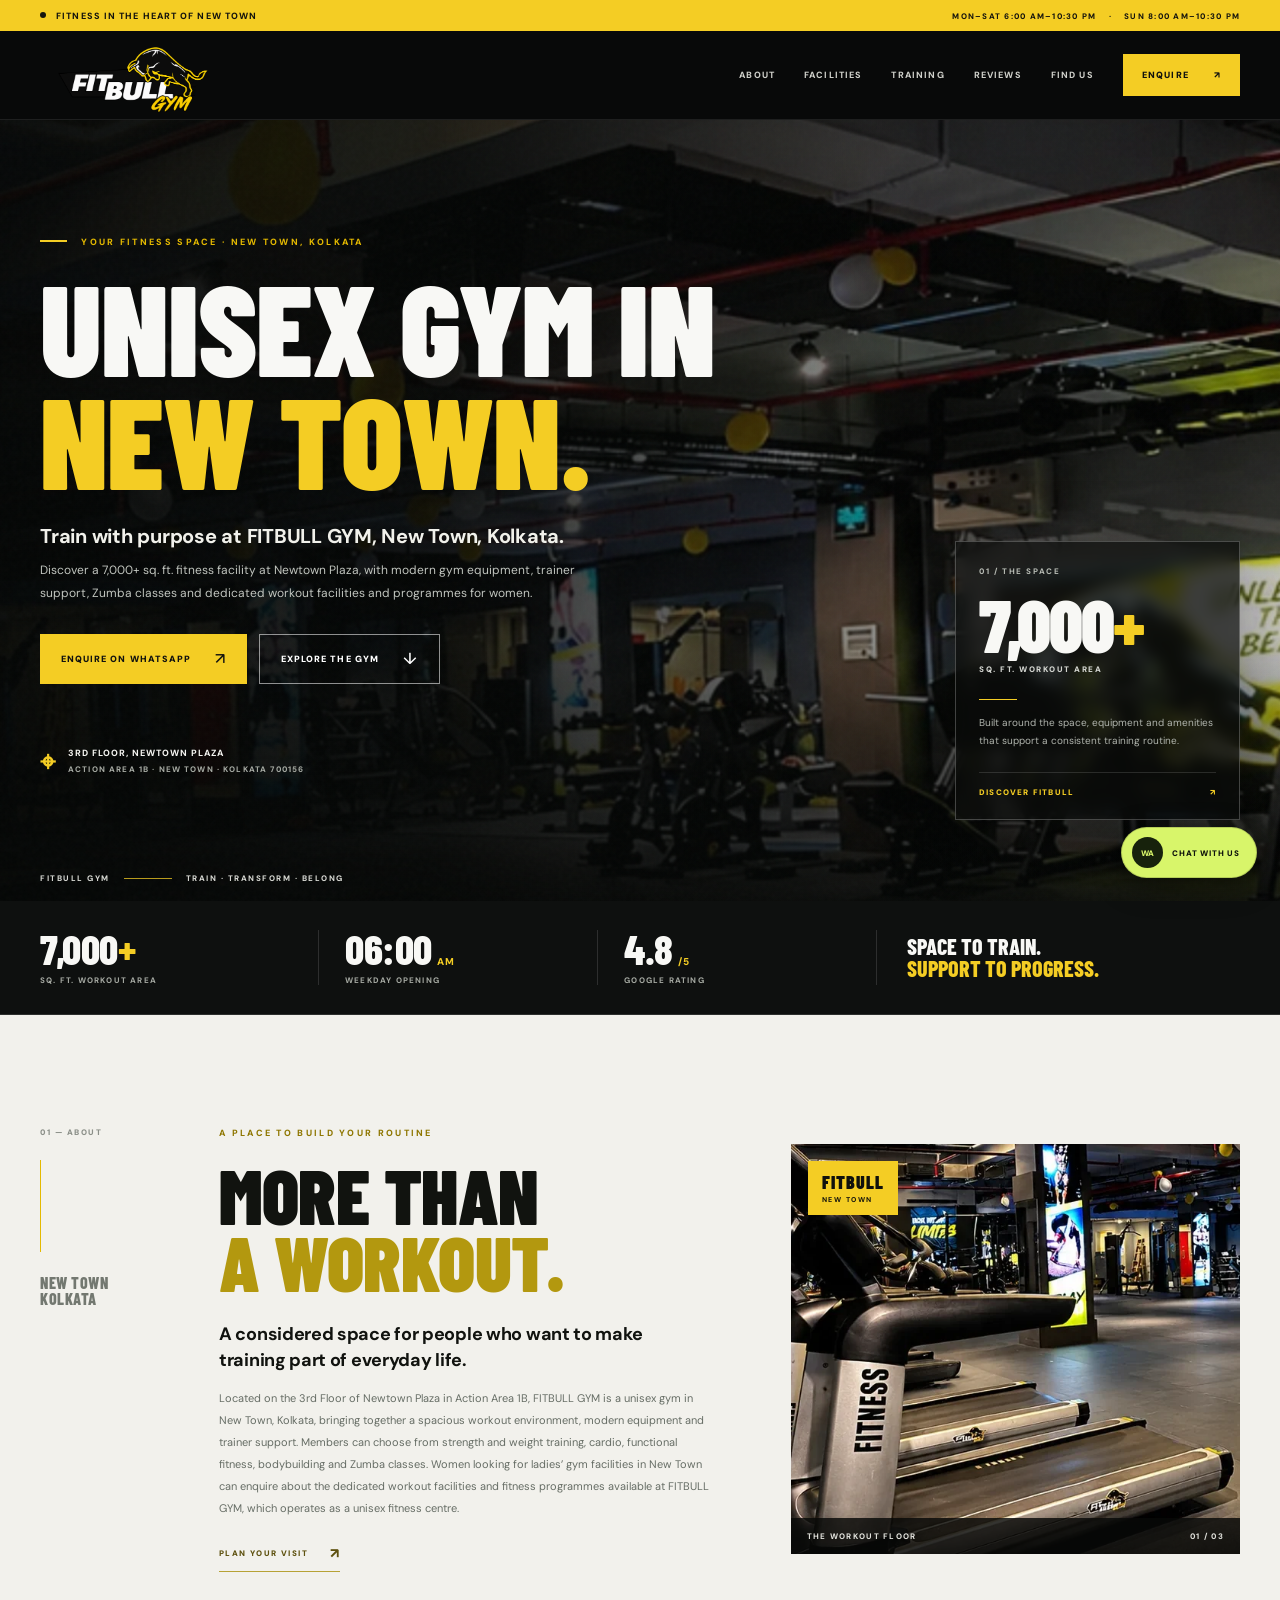
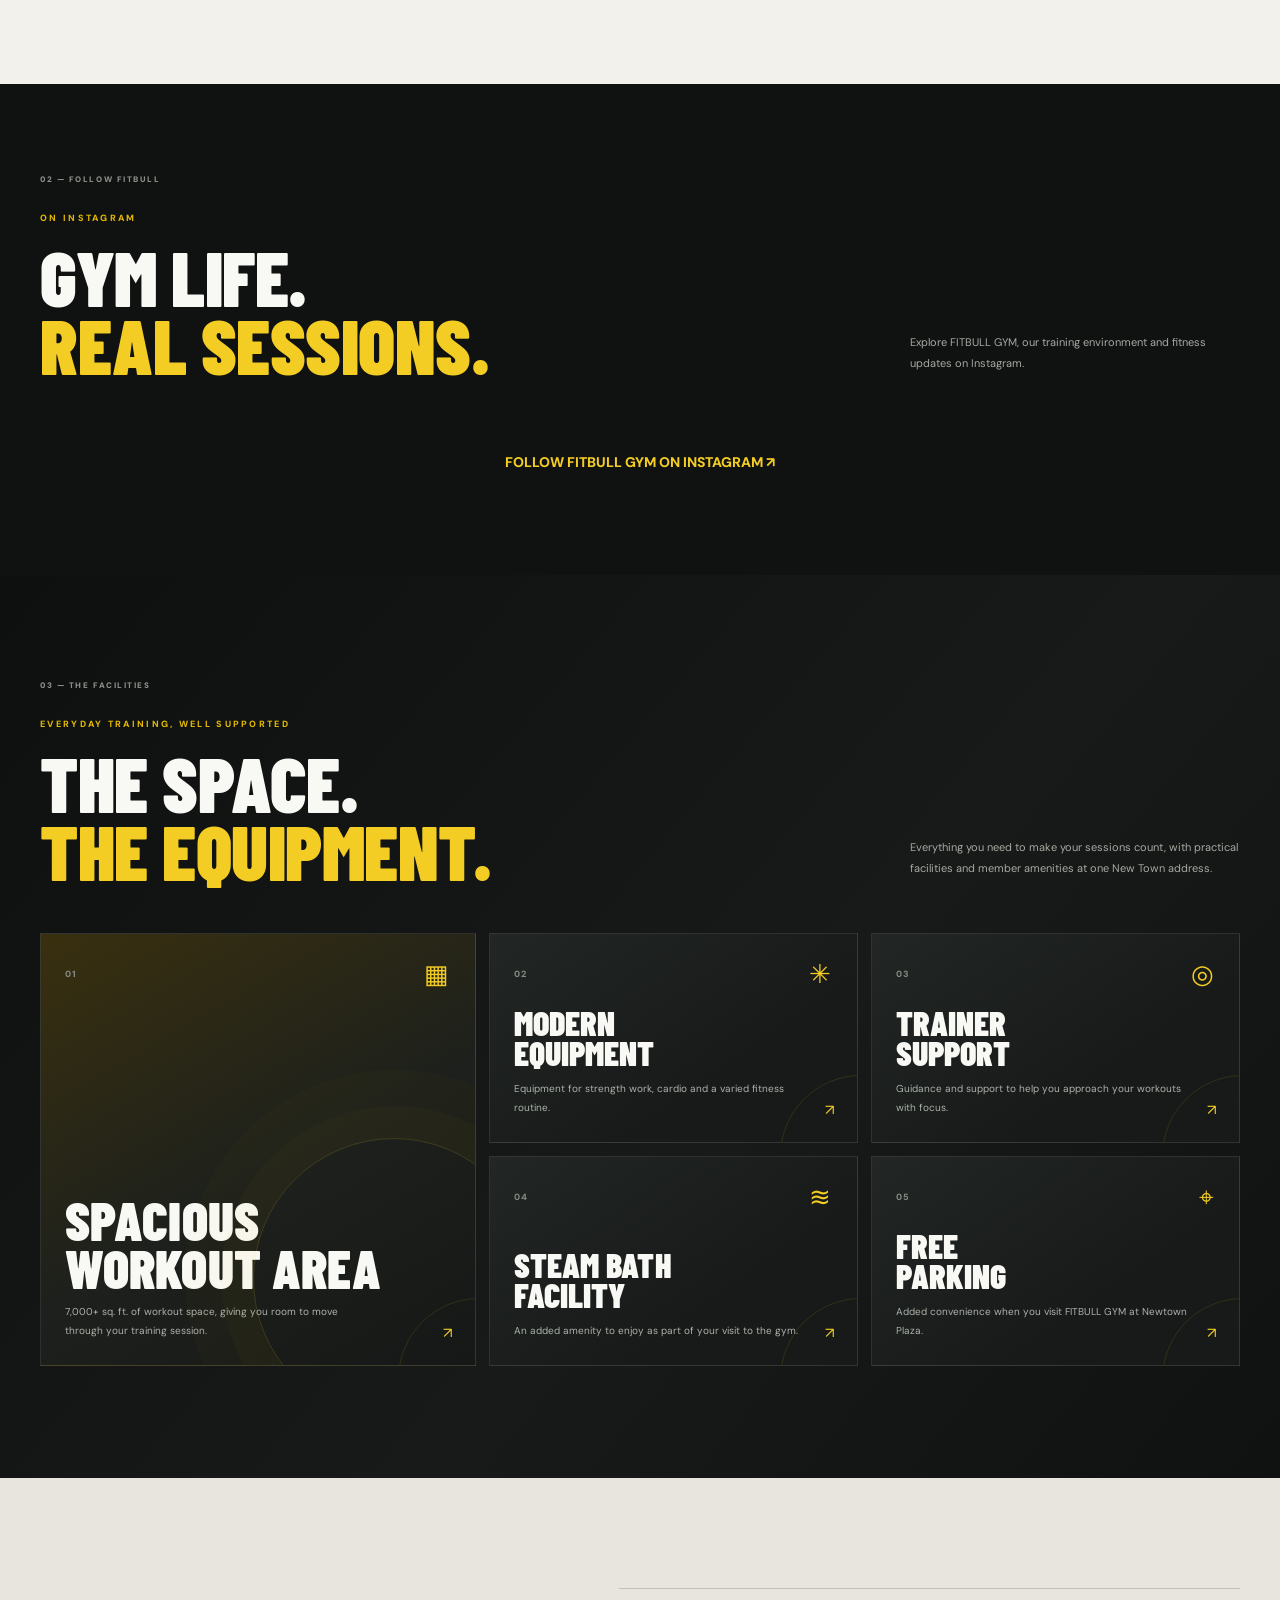
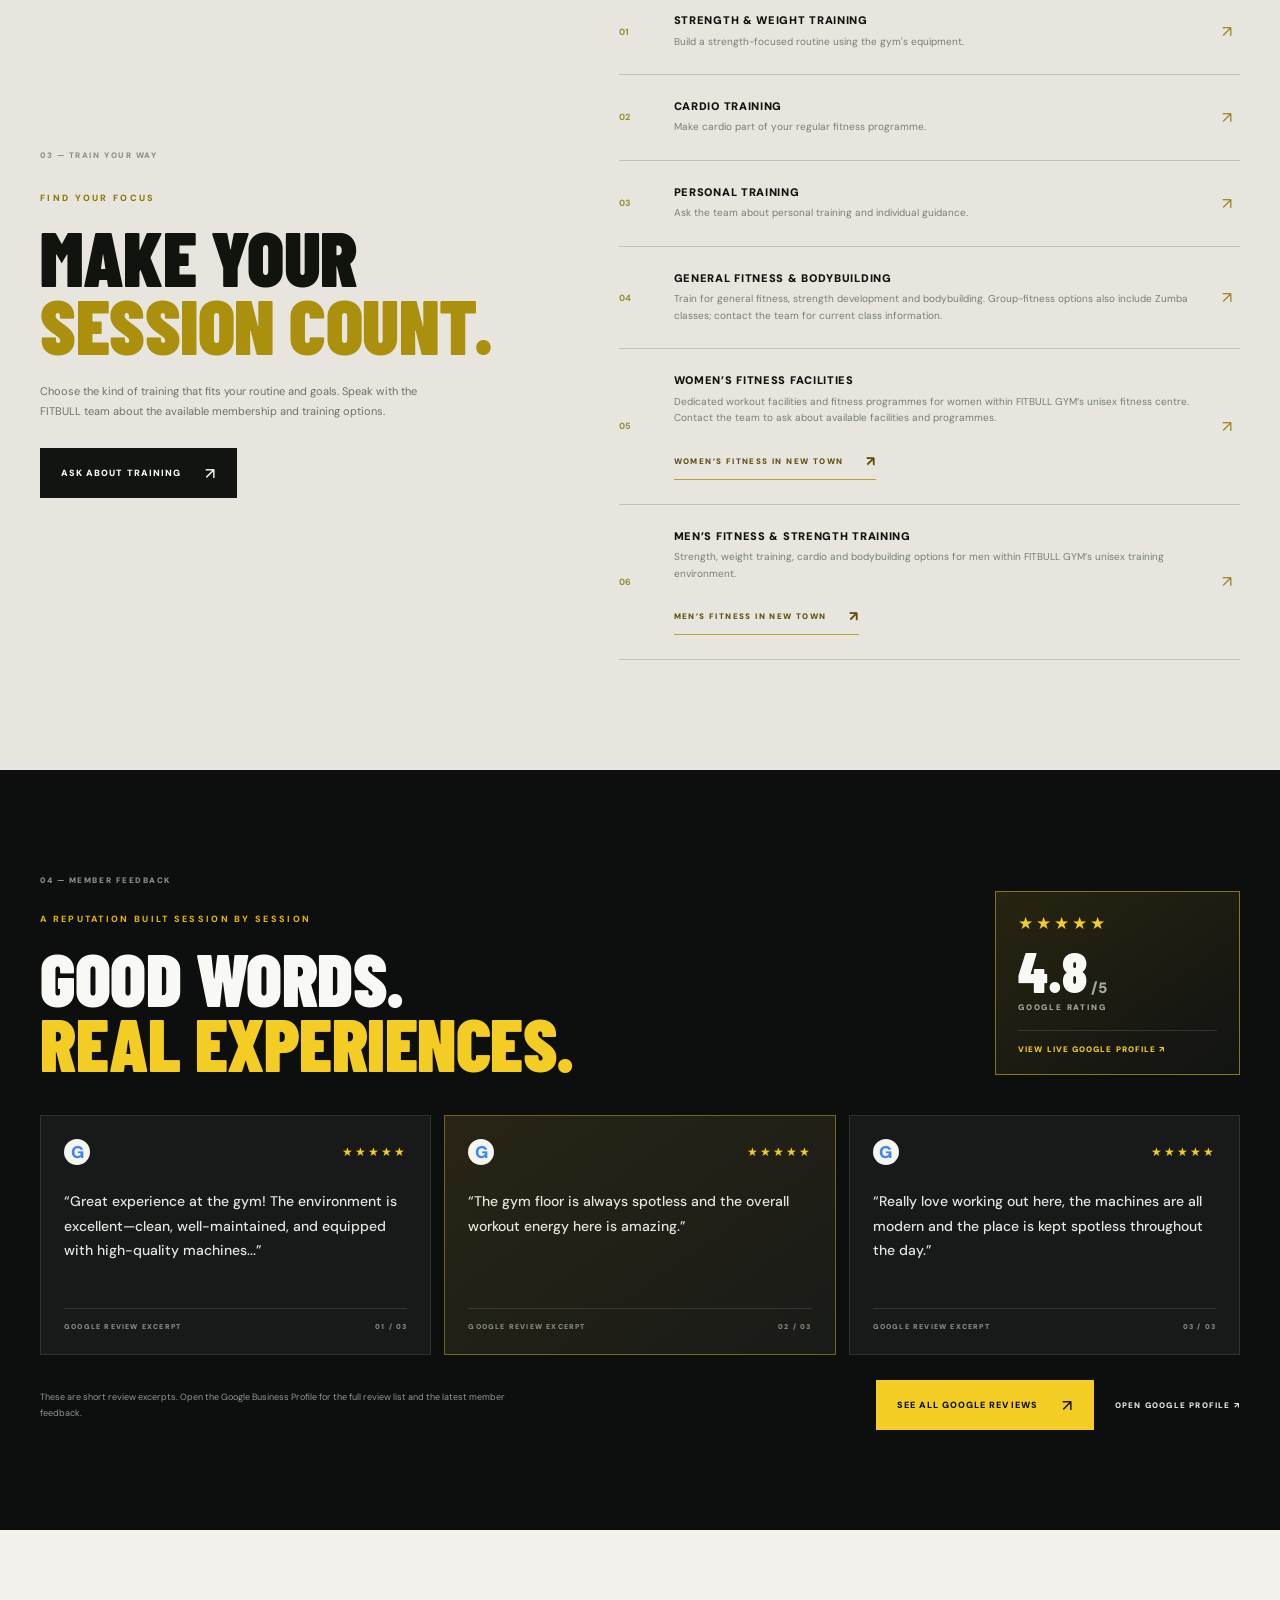
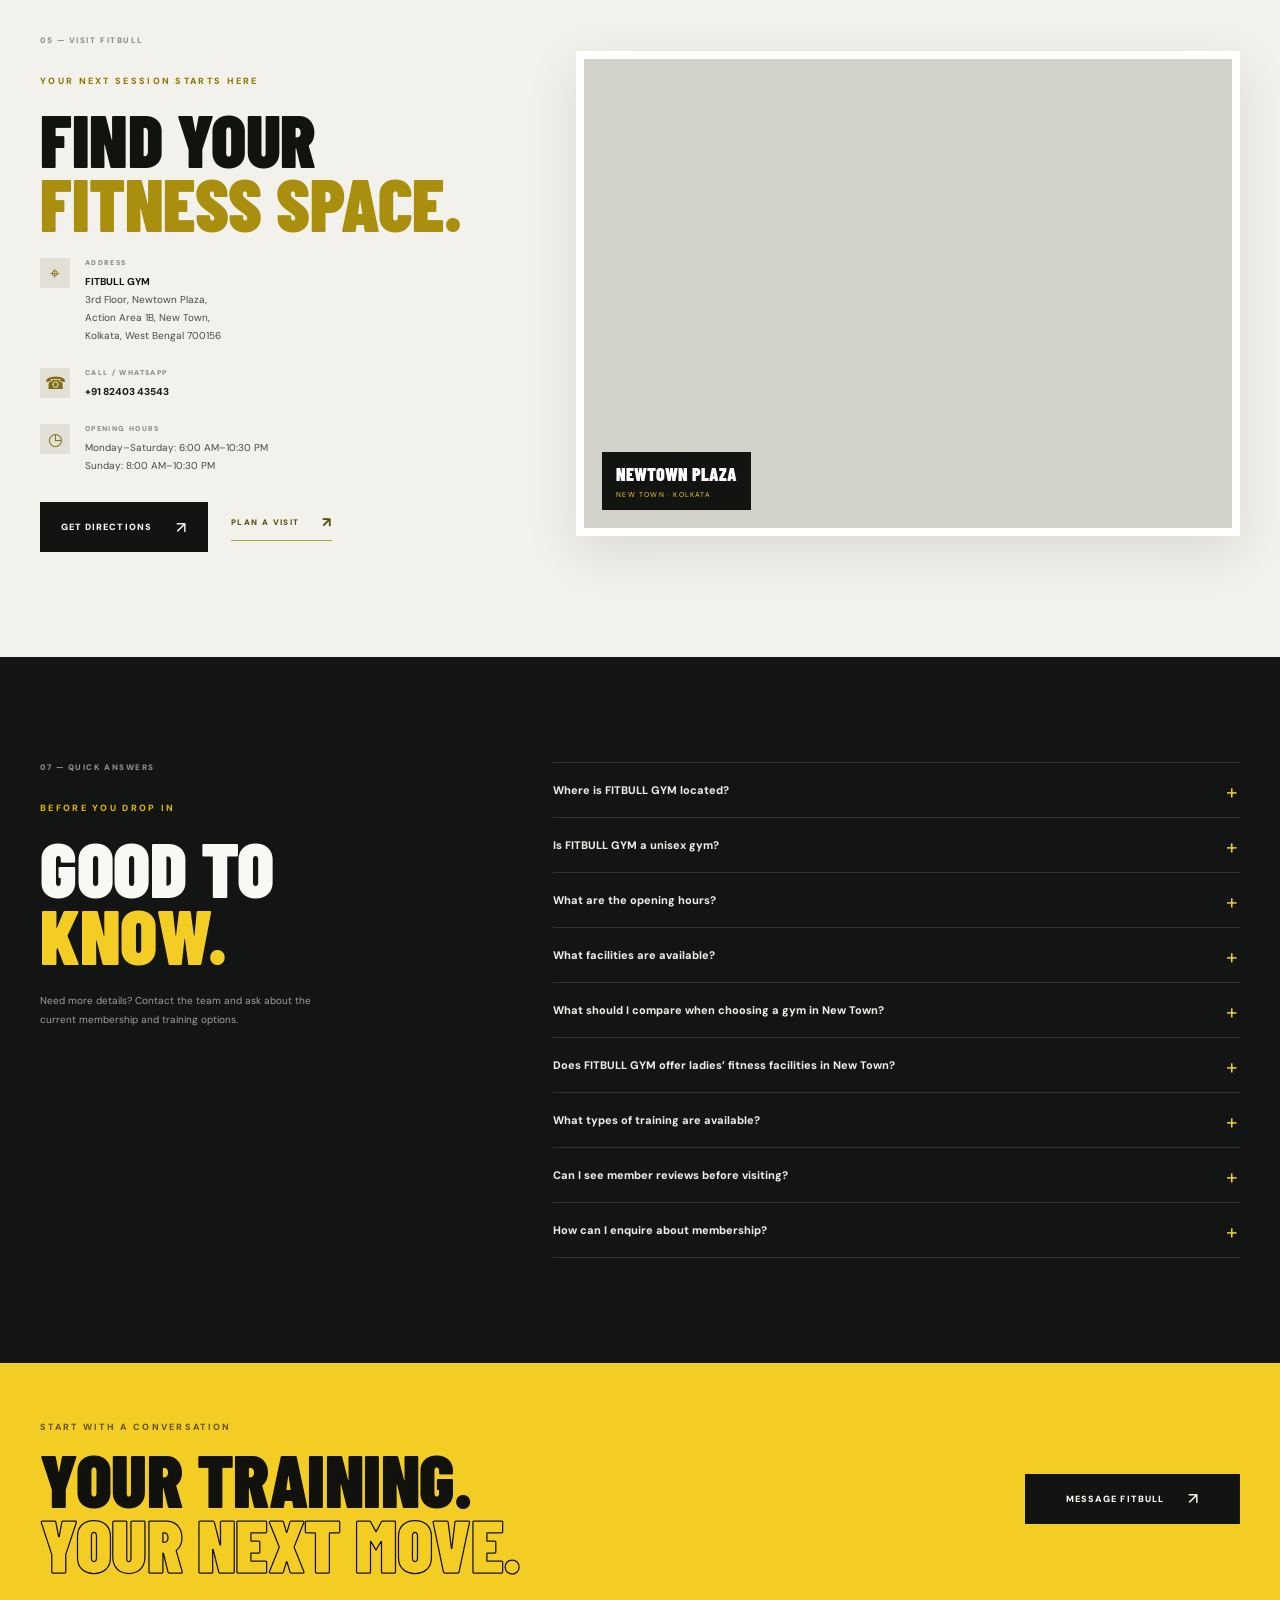
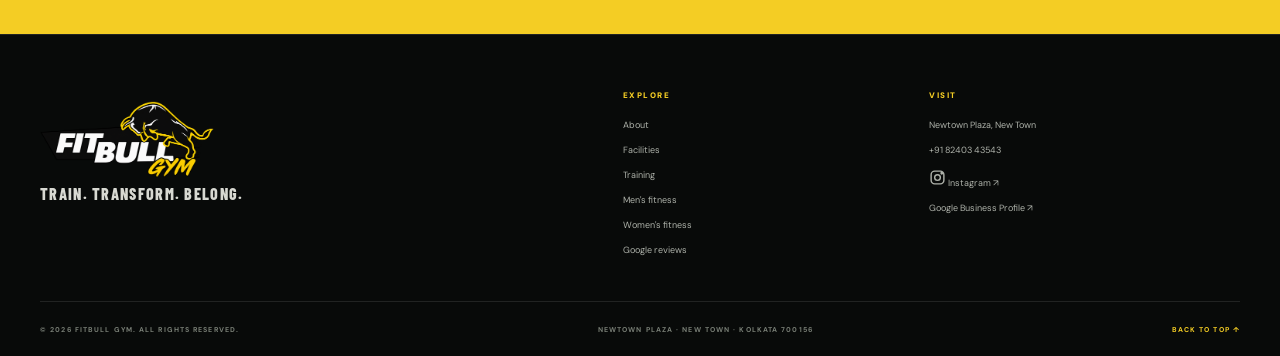
==== commit b60d7fcc: "Update index.html" ====
--- a/index.html
+++ b/index.html
@@ -155,11 +155,38 @@
         </div>
       </div>
     </section>
-
+    <section class="instagram section-dark" id="instagram" style="padding:90px 0;">
+  <div class="container">
+
+    <div class="section-heading">
+      <div>
+        <span class="section-index">02 — FOLLOW FITBULL</span>
+        <div class="eyebrow">ON INSTAGRAM</div>
+        <h2>GYM LIFE.<br><em>REAL SESSIONS.</em></h2>
+      </div>
+      <p>Explore FITBULL GYM, our training environment and fitness updates on Instagram.</p>
+    </div>
+
+    <div style="max-width:540px; margin:0 auto; width:100%; overflow:hidden;">
+
+      <blockquote   class="instagram-media"   data-instgrm-permalink="https://www.instagram.com/reel/Dd6qQ7zTpWy/"   data-instgrm-version="14"   style="background:#fff; max-width:540px; width:100%; margin:0 auto;"> </blockquote>
+
+    </div>
+
+    <p style="text-align:center; margin-top:25px;">
+      <a href="https://www.instagram.com/fitbullnewtown/"
+         target="_blank" rel="noopener"
+         style="color:#f4cd24; font-weight:800;">
+        FOLLOW FITBULL GYM ON INSTAGRAM ↗
+      </a>
+    </p>
+
+  </div>
+</section>
     <section class="facilities section-dark" id="facilities">
       <div class="container">
         <div class="section-heading reveal">
-          <div><span class="section-index">02 — THE FACILITIES</span><div class="eyebrow">EVERYDAY TRAINING, WELL SUPPORTED</div><h2>THE SPACE.<br><em>THE EQUIPMENT.</em></h2></div>
+          <div><span class="section-index">03 — THE FACILITIES</span><div class="eyebrow">EVERYDAY TRAINING, WELL SUPPORTED</div><h2>THE SPACE.<br><em>THE EQUIPMENT.</em></h2></div>
           <p>Everything you need to make your sessions count, with practical facilities and member amenities at one New Town address.</p>
         </div>
         <div class="facility-grid">
@@ -206,34 +233,6 @@
       </div>
     </section>
 
-    <section class="instagram section-dark" id="instagram" style="padding:90px 0;">
-  <div class="container">
-
-    <div class="section-heading">
-      <div>
-        <span class="section-index">07 — FOLLOW FITBULL</span>
-        <div class="eyebrow">ON INSTAGRAM</div>
-        <h2>GYM LIFE.<br><em>REAL SESSIONS.</em></h2>
-      </div>
-      <p>Explore FITBULL GYM, our training environment and fitness updates on Instagram.</p>
-    </div>
-
-    <div style="max-width:540px; margin:0 auto; width:100%; overflow:hidden;">
-
-      <!-- PASTE YOUR COMPLETE INSTAGRAM BLOCKQUOTE HERE -->
-
-    </div>
-
-    <p style="text-align:center; margin-top:25px;">
-      <a href="https://www.instagram.com/fitbullnewtown/"
-         target="_blank" rel="noopener"
-         style="color:#f4cd24; font-weight:800;">
-        FOLLOW FITBULL GYM ON INSTAGRAM ↗
-      </a>
-    </p>
-
-  </div>
-</section>
     <section class="reviews section-dark" id="reviews">
       <div class="container">
         <div class="reviews-heading reveal">
@@ -263,7 +262,7 @@
 
     <section class="faq section-dark" id="faq">
       <div class="container faq-layout">
-        <div class="faq-title reveal"><span class="section-index">06 — QUICK ANSWERS</span><div class="eyebrow">BEFORE YOU DROP IN</div><h2>GOOD TO<br><em>KNOW.</em></h2><p>Need more details? Contact the team and ask about the current membership and training options.</p></div>
+        <div class="faq-title reveal"><span class="section-index">07 — QUICK ANSWERS</span><div class="eyebrow">BEFORE YOU DROP IN</div><h2>GOOD TO<br><em>KNOW.</em></h2><p>Need more details? Contact the team and ask about the current membership and training options.</p></div>
         <div class="faq-list reveal">
           <details><summary>Where is FITBULL GYM located?</summary><p>FITBULL GYM is on the 3rd Floor of Newtown Plaza, Action Area 1B, New Town, Kolkata, West Bengal 700156.</p></details>
           <details><summary>Is FITBULL GYM a unisex gym?</summary><p>Yes. FITBULL GYM is listed as a unisex gym in New Town, Kolkata.</p></details>
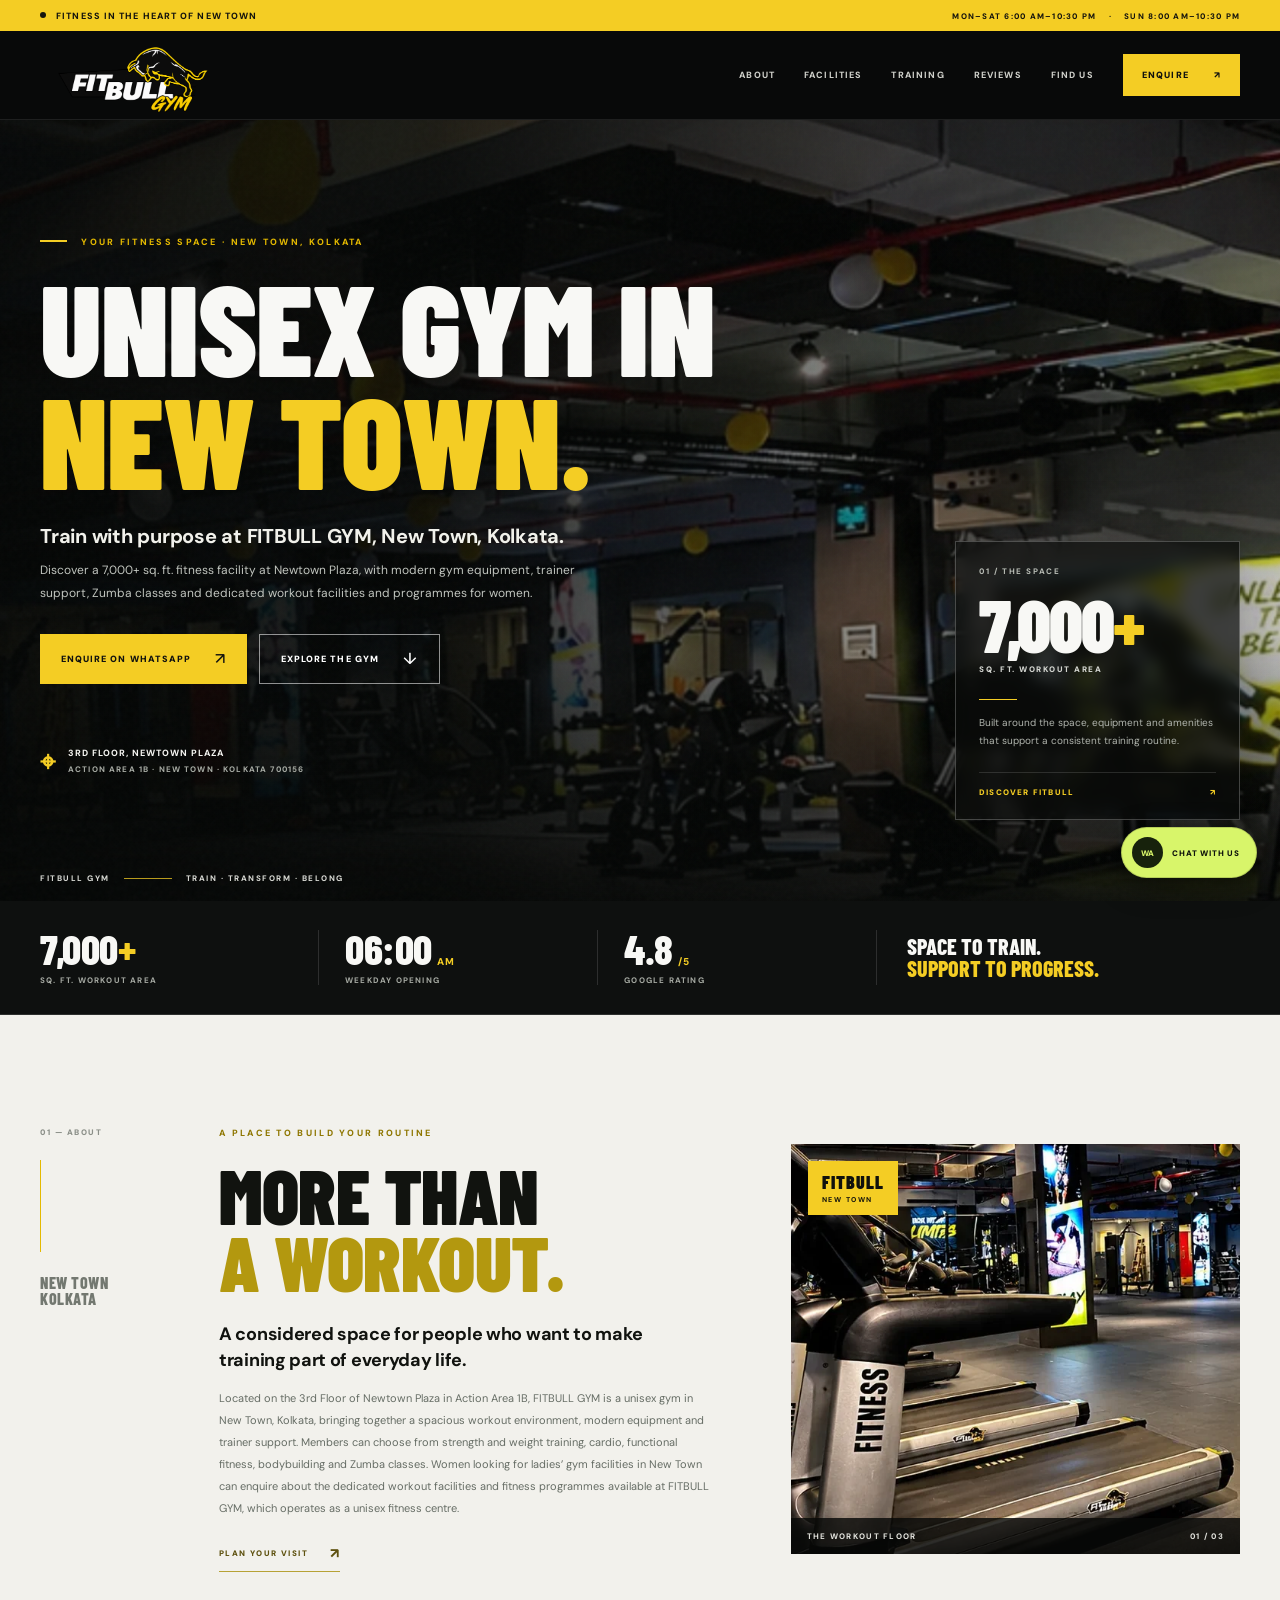
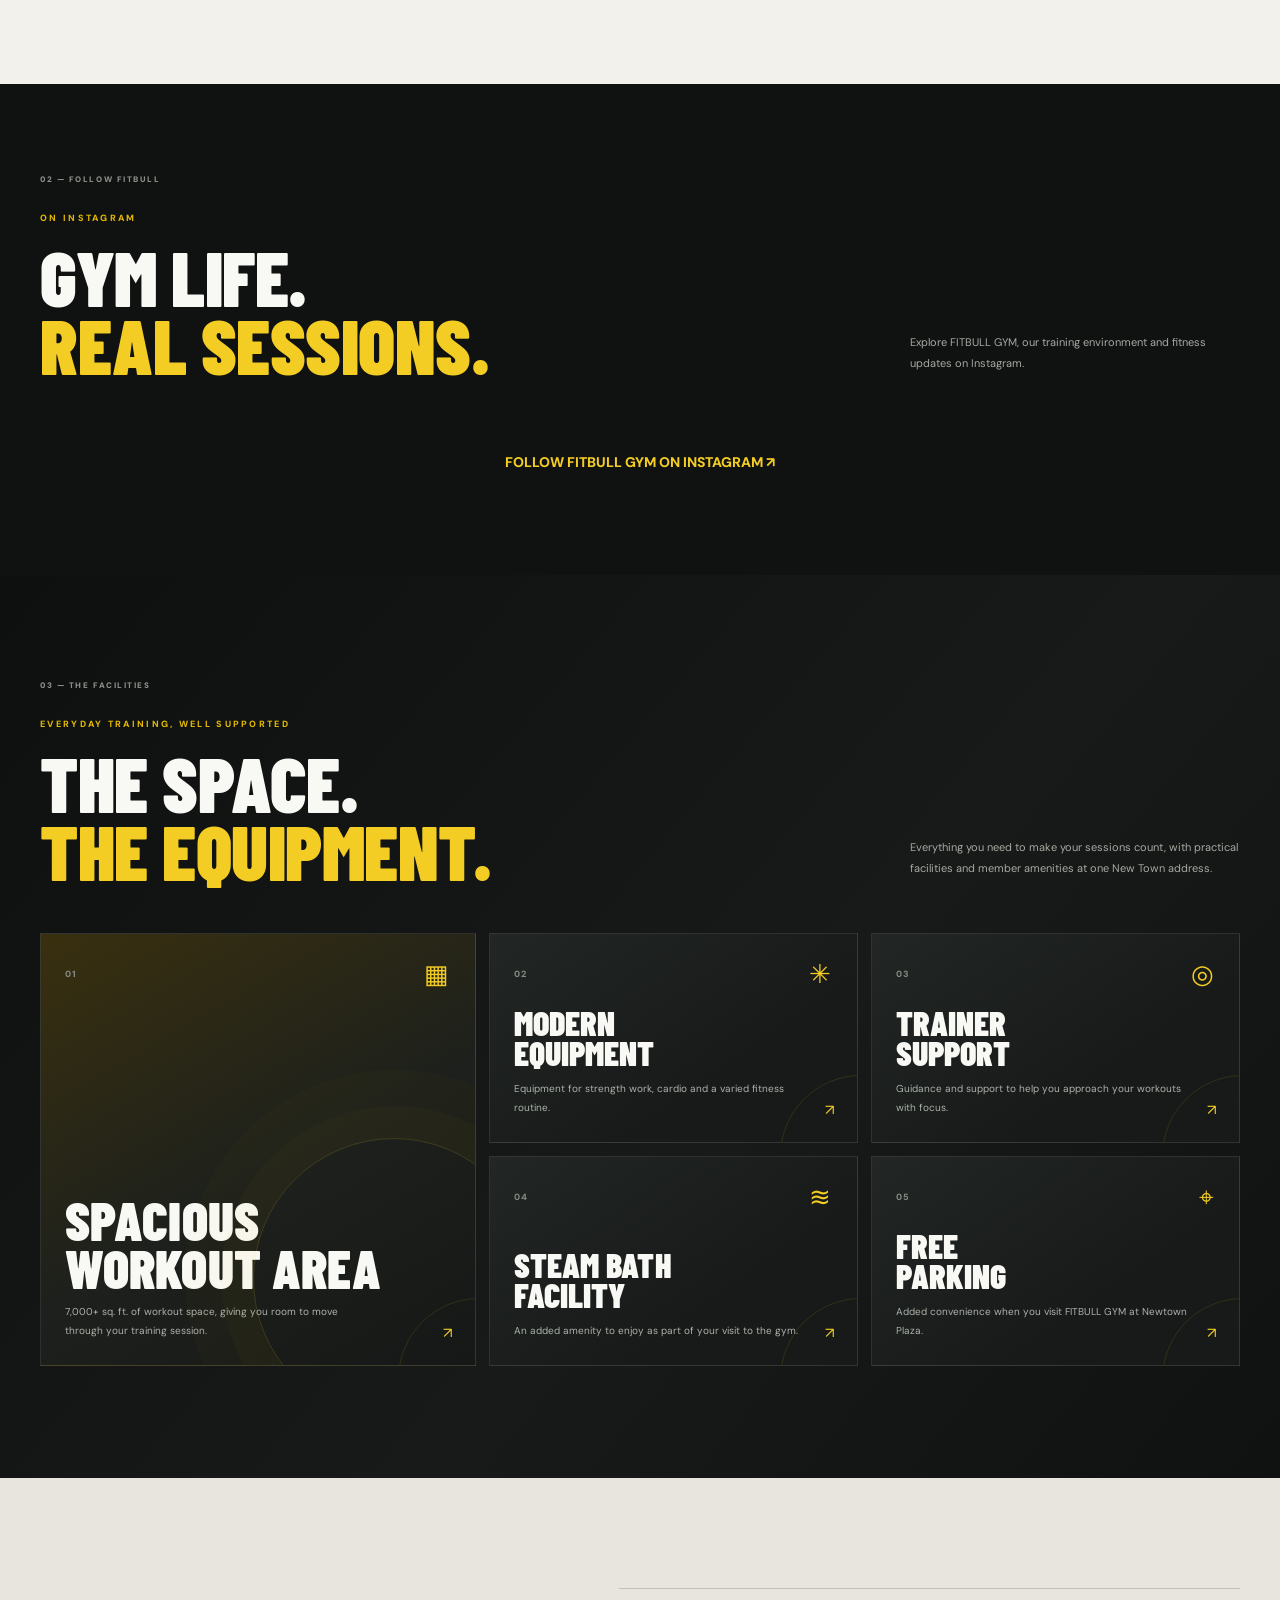
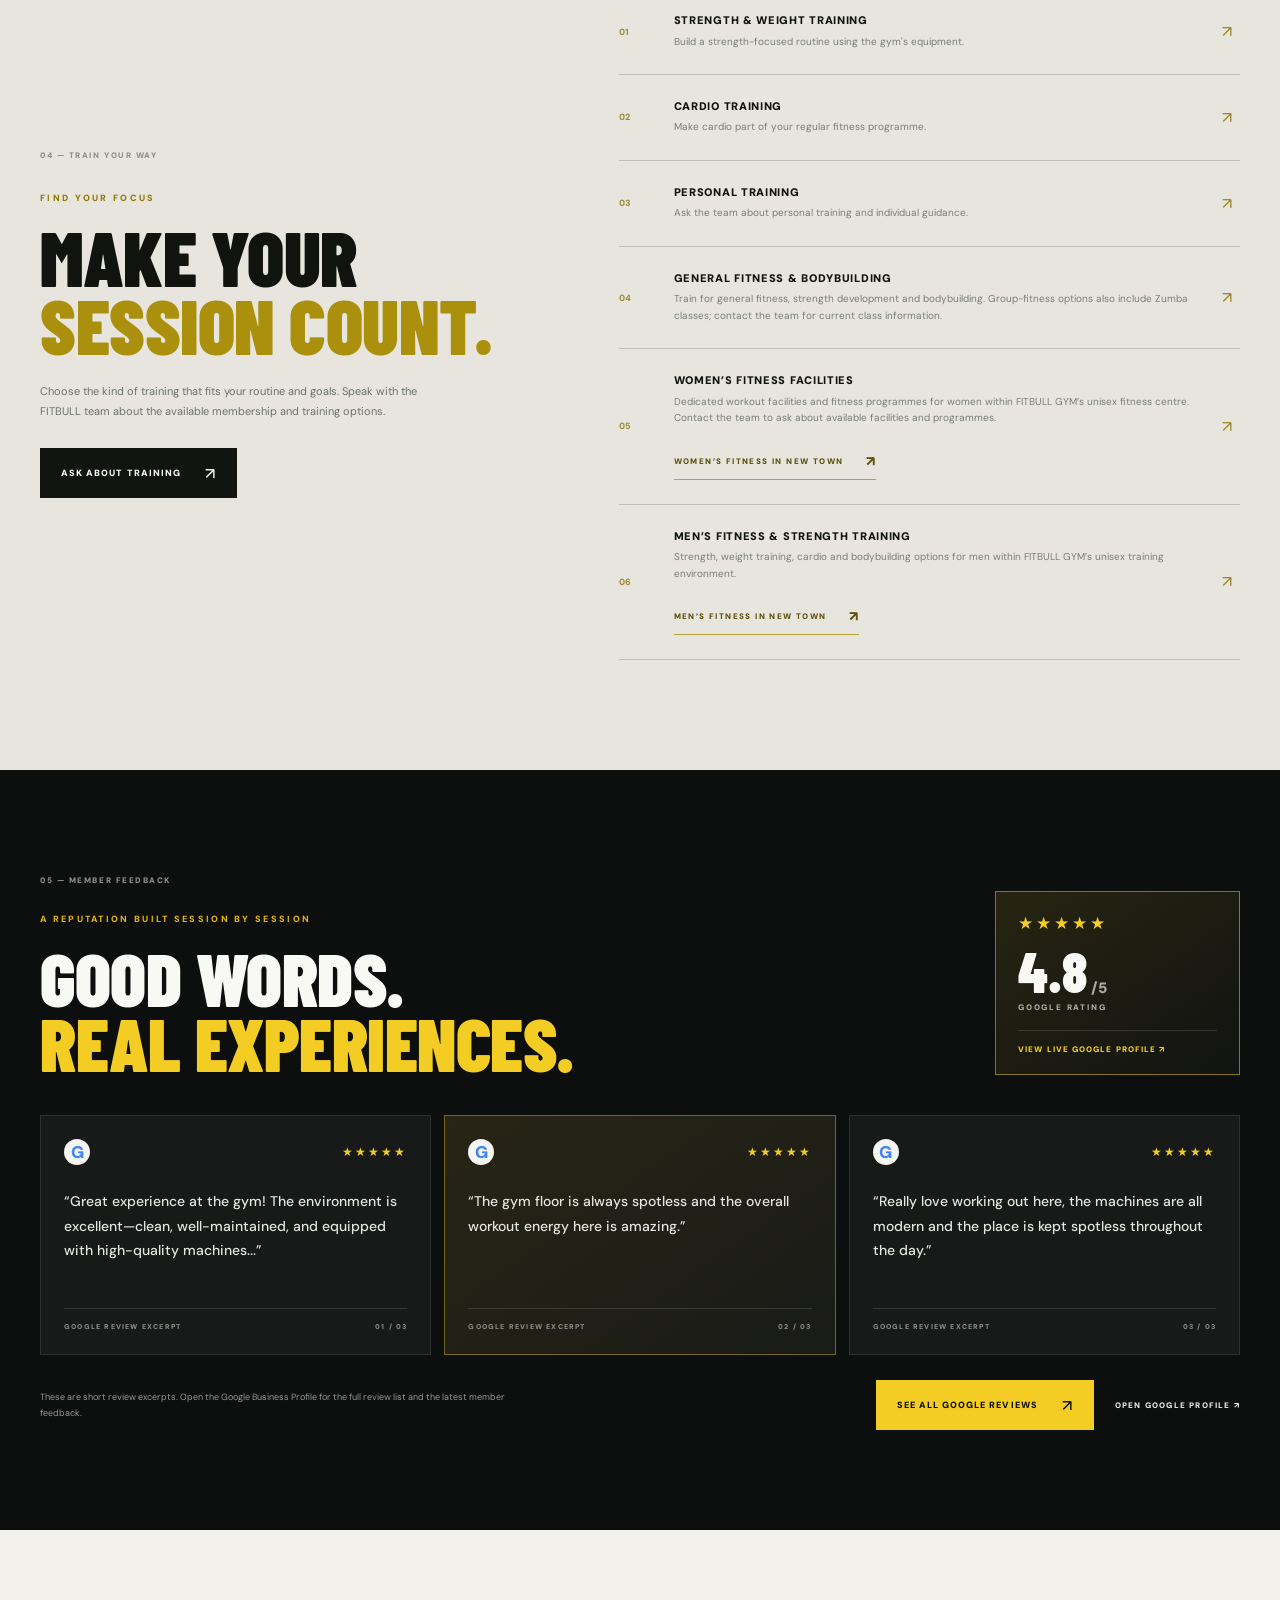
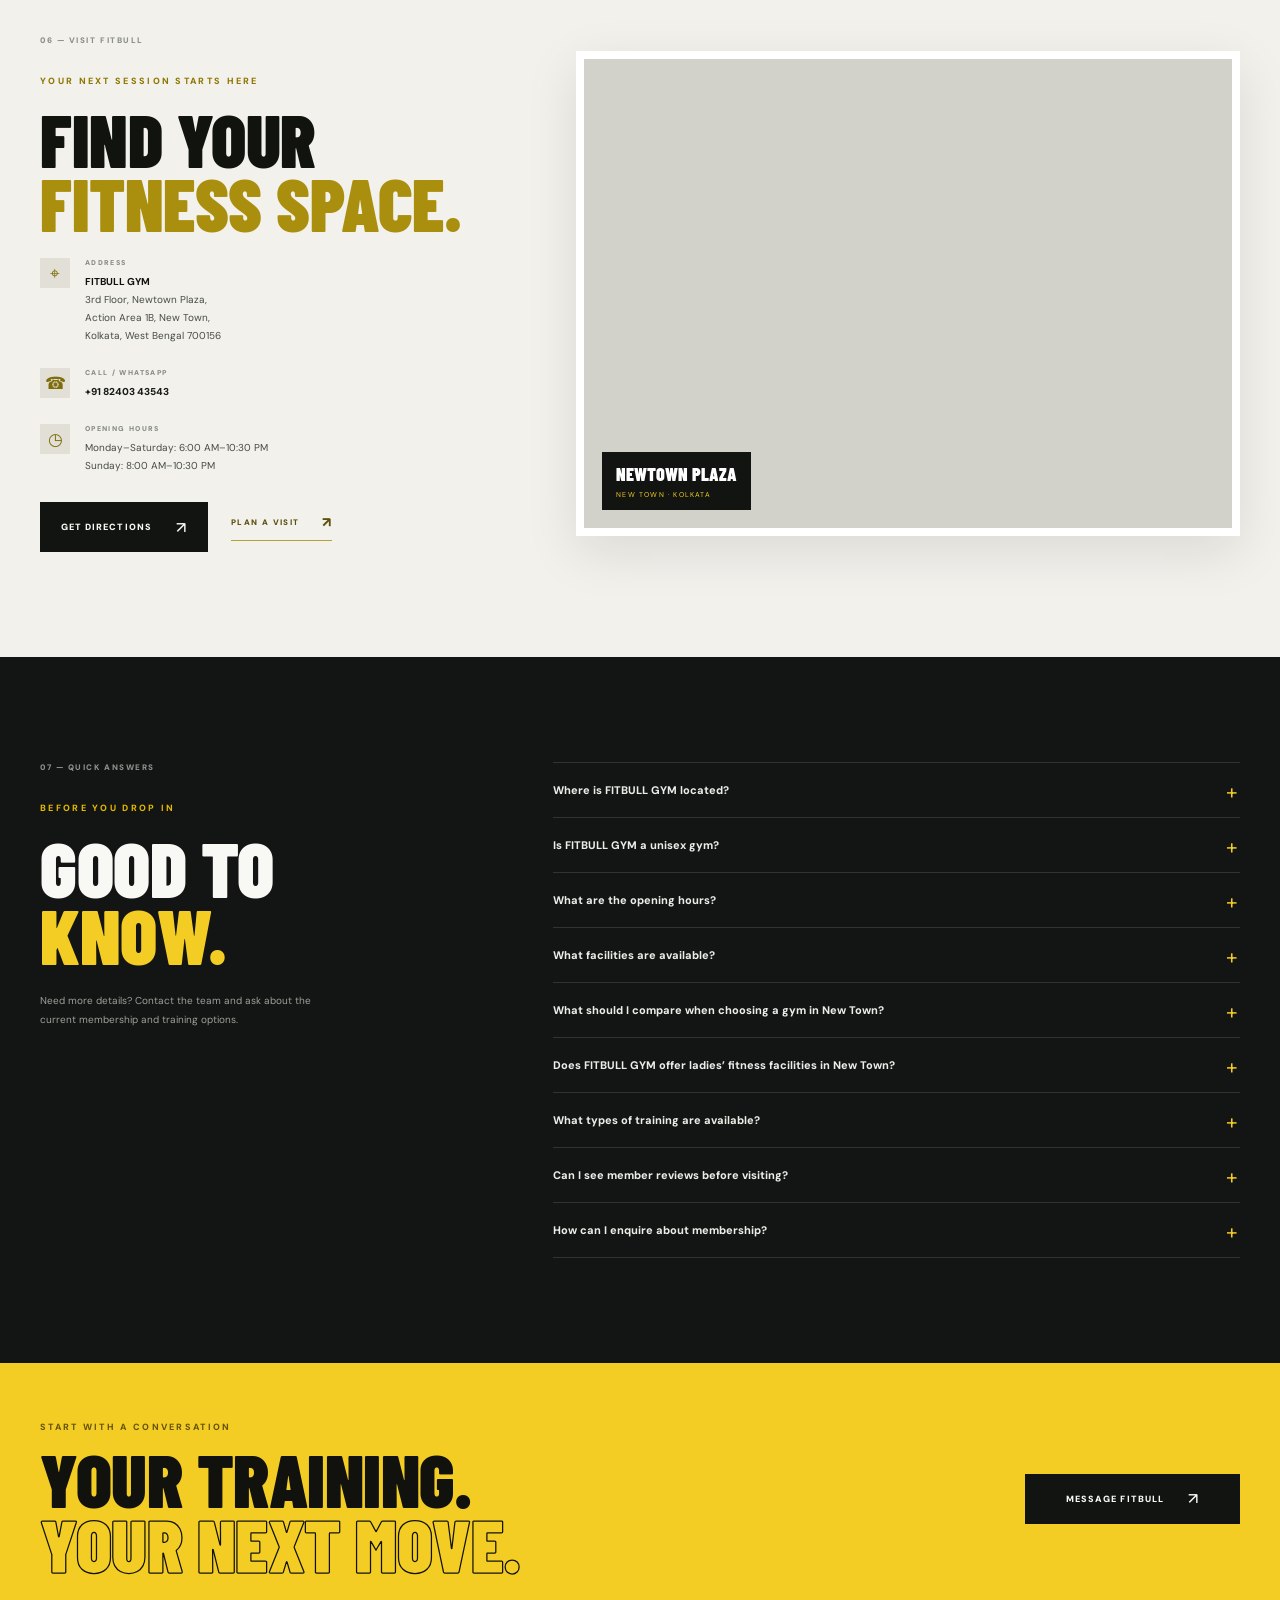
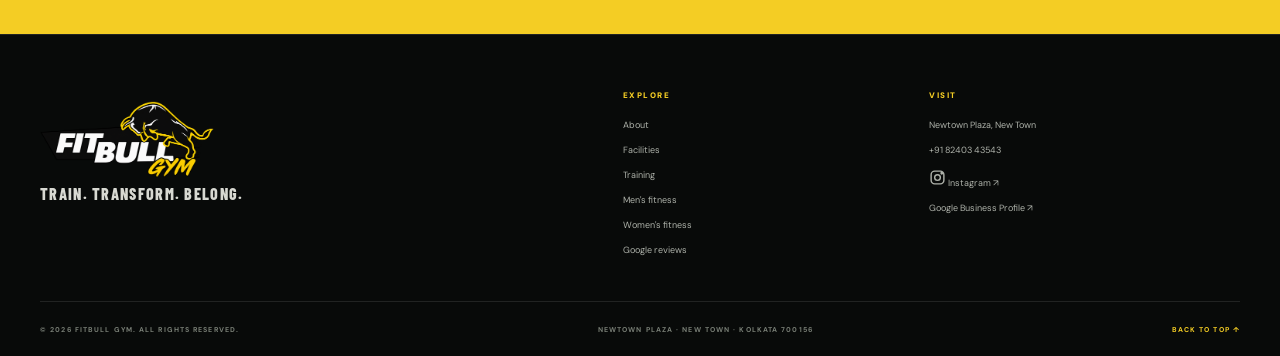
==== commit c4a841ec: "Update index.html" ====
--- a/index.html
+++ b/index.html
@@ -221,7 +221,7 @@
 
     <section class="training section" id="training">
       <div class="container training-layout">
-        <div class="training-intro reveal"><span class="section-index">03 — TRAIN YOUR WAY</span><div class="eyebrow dark-eyebrow">FIND YOUR FOCUS</div><h2>MAKE YOUR<br><em>SESSION COUNT.</em></h2><p>Choose the kind of training that fits your routine and goals. Speak with the FITBULL team about the available membership and training options.</p><a class="button button-dark" href="https://wa.me/918240343543?text=Hi%20FITBULL%20GYM%2C%20please%20tell%20me%20about%20your%20training%20and%20membership%20options." target="_blank" rel="noopener">ASK ABOUT TRAINING <span>↗</span></a></div>
+        <div class="training-intro reveal"><span class="section-index">04 — TRAIN YOUR WAY</span><div class="eyebrow dark-eyebrow">FIND YOUR FOCUS</div><h2>MAKE YOUR<br><em>SESSION COUNT.</em></h2><p>Choose the kind of training that fits your routine and goals. Speak with the FITBULL team about the available membership and training options.</p><a class="button button-dark" href="https://wa.me/918240343543?text=Hi%20FITBULL%20GYM%2C%20please%20tell%20me%20about%20your%20training%20and%20membership%20options." target="_blank" rel="noopener">ASK ABOUT TRAINING <span>↗</span></a></div>
         <div class="training-list reveal">
           <div class="training-item"><span>01</span><div><h3>STRENGTH & WEIGHT TRAINING</h3><p>Build a strength-focused routine using the gym's equipment.</p></div><b>↗</b></div>
           <div class="training-item"><span>02</span><div><h3>CARDIO TRAINING</h3><p>Make cardio part of your regular fitness programme.</p></div><b>↗</b></div>
@@ -236,7 +236,7 @@
     <section class="reviews section-dark" id="reviews">
       <div class="container">
         <div class="reviews-heading reveal">
-          <div><span class="section-index">04 — MEMBER FEEDBACK</span><div class="eyebrow">A REPUTATION BUILT SESSION BY SESSION</div><h2>GOOD WORDS.<br><em>REAL EXPERIENCES.</em></h2></div>
+          <div><span class="section-index">05 — MEMBER FEEDBACK</span><div class="eyebrow">A REPUTATION BUILT SESSION BY SESSION</div><h2>GOOD WORDS.<br><em>REAL EXPERIENCES.</em></h2></div>
           <div class="rating-panel"><div class="rating-stars" aria-label="4.8 out of 5 stars">★★★★★</div><div class="rating-score">4.8<span>/5</span></div><div class="rating-label">GOOGLE RATING</div><a href="https://share.google/8PywxiM51nOMdU942" target="_blank" rel="noopener">VIEW LIVE GOOGLE PROFILE ↗</a></div>
         </div>
         <div class="review-grid">
@@ -250,7 +250,7 @@
 
     <section class="visit section" id="visit">
       <div class="container visit-layout">
-        <div class="visit-copy reveal"><span class="section-index">05 — VISIT FITBULL</span><div class="eyebrow dark-eyebrow">YOUR NEXT SESSION STARTS HERE</div><h2>FIND YOUR<br><em>FITNESS SPACE.</em></h2>
+        <div class="visit-copy reveal"><span class="section-index">06 — VISIT FITBULL</span><div class="eyebrow dark-eyebrow">YOUR NEXT SESSION STARTS HERE</div><h2>FIND YOUR<br><em>FITNESS SPACE.</em></h2>
           <div class="visit-detail"><span class="detail-icon">⌖</span><div><small>ADDRESS</small><p><strong>FITBULL GYM</strong><br>3rd Floor, Newtown Plaza,<br>Action Area 1B, New Town,<br>Kolkata, West Bengal 700156</p></div></div>
           <div class="visit-detail"><span class="detail-icon">☎</span><div><small>CALL / WHATSAPP</small><p><a href="tel:+918240343543">+91 82403 43543</a></p></div></div>
           <div class="visit-detail"><span class="detail-icon">◷</span><div><small>OPENING HOURS</small><p>Monday–Saturday: 6:00 AM–10:30 PM<br>Sunday: 8:00 AM–10:30 PM</p></div></div>
